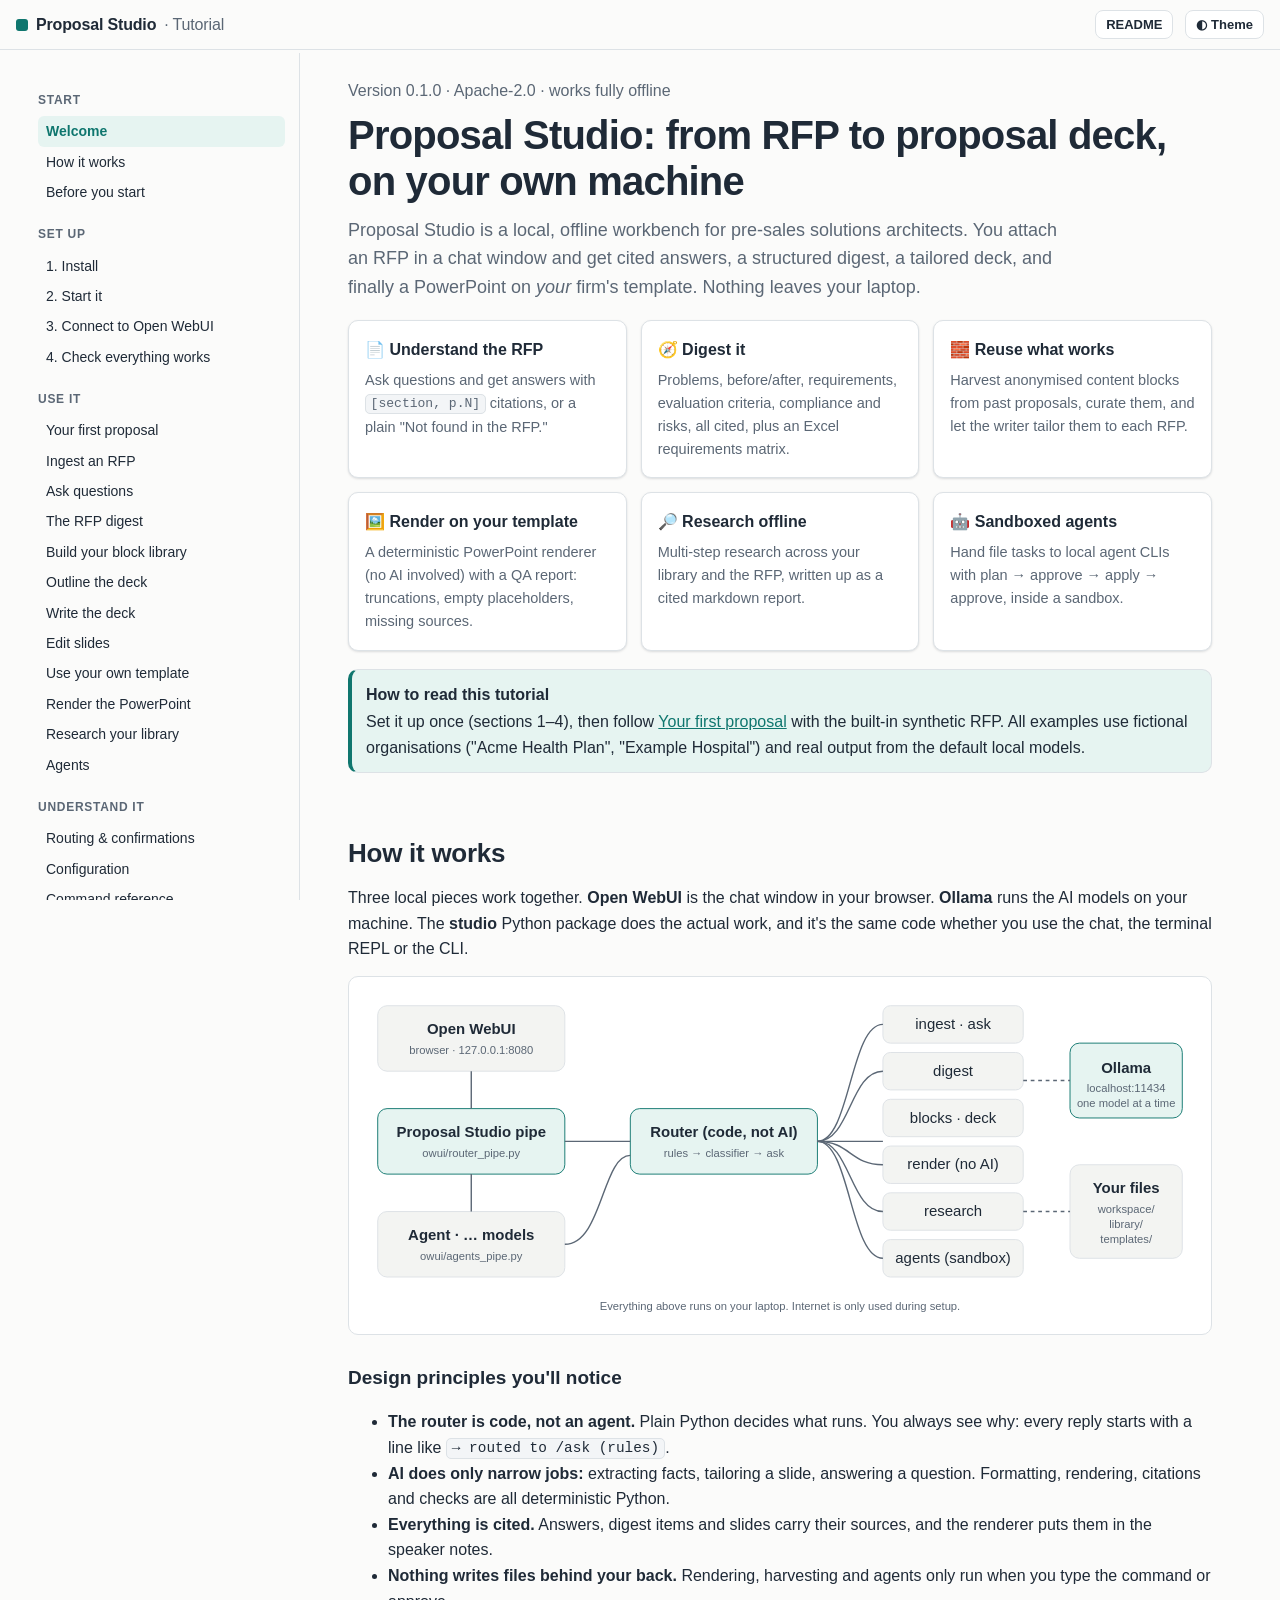
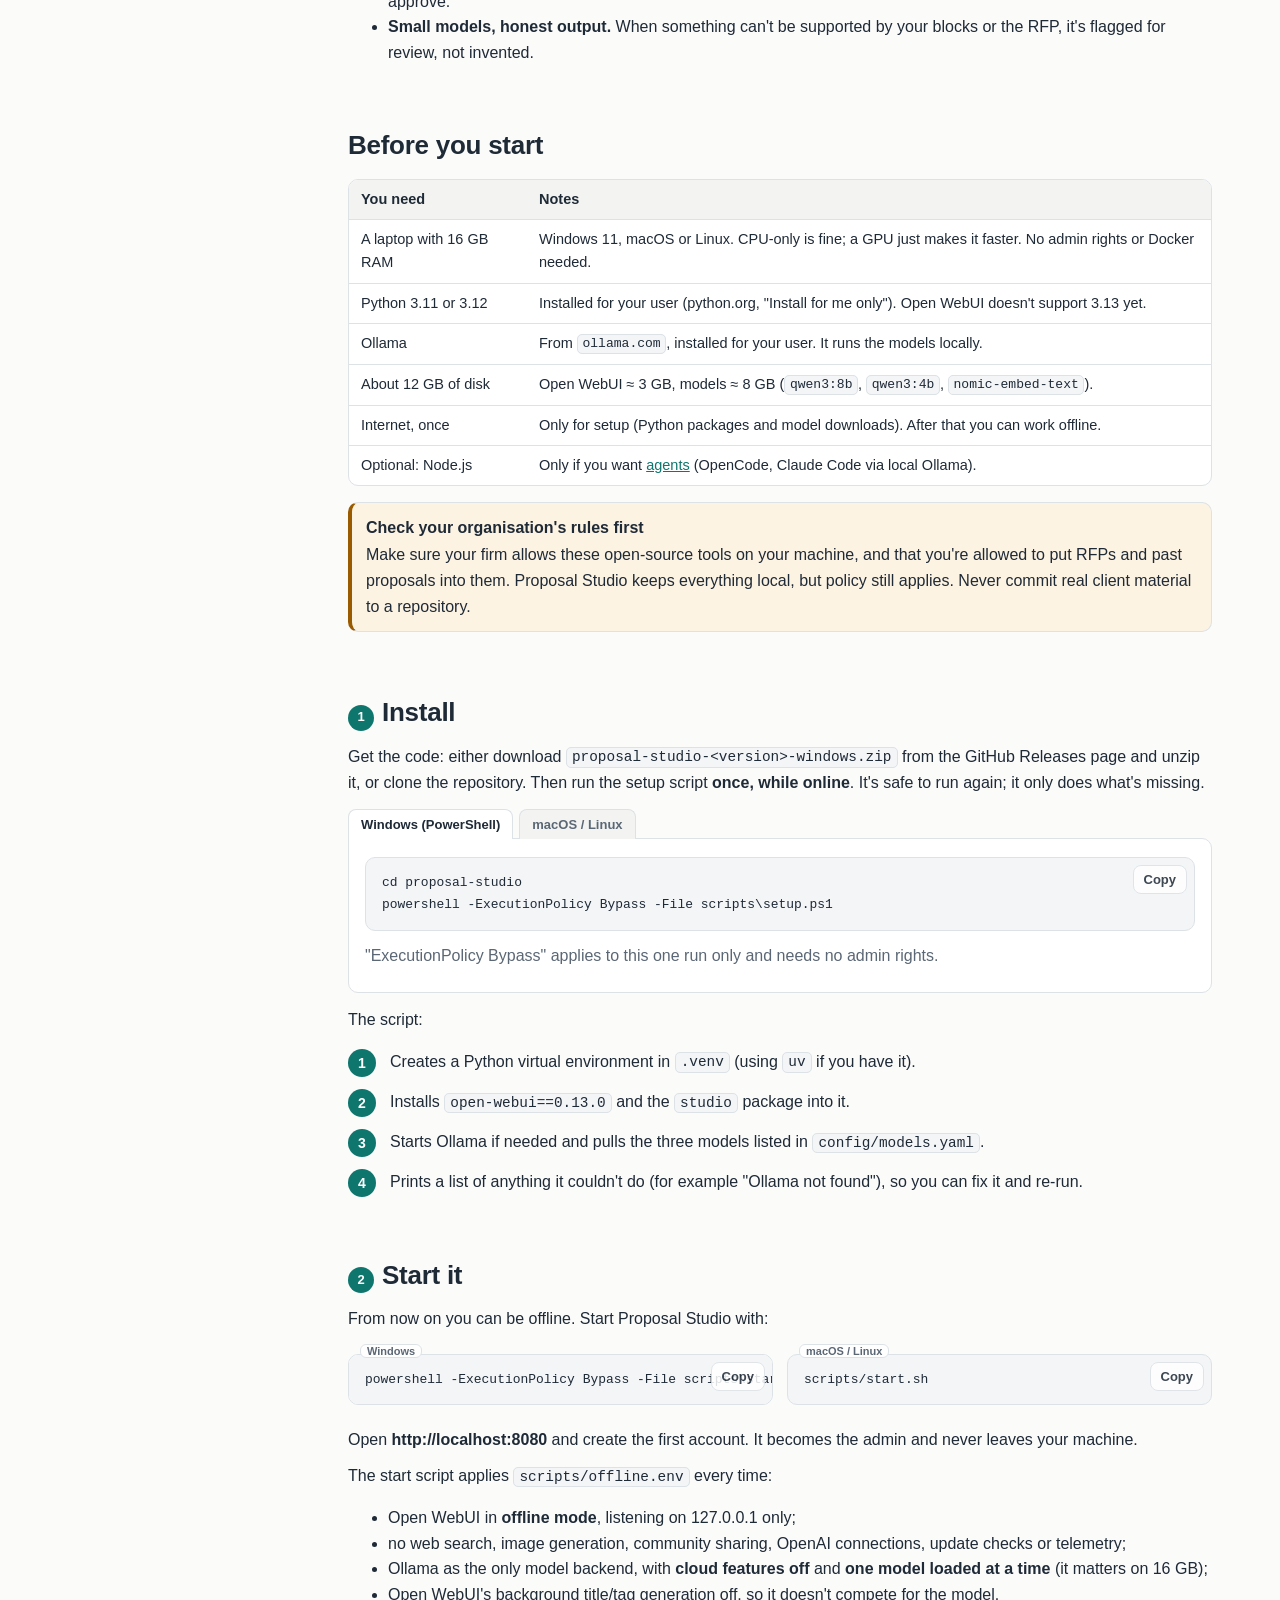
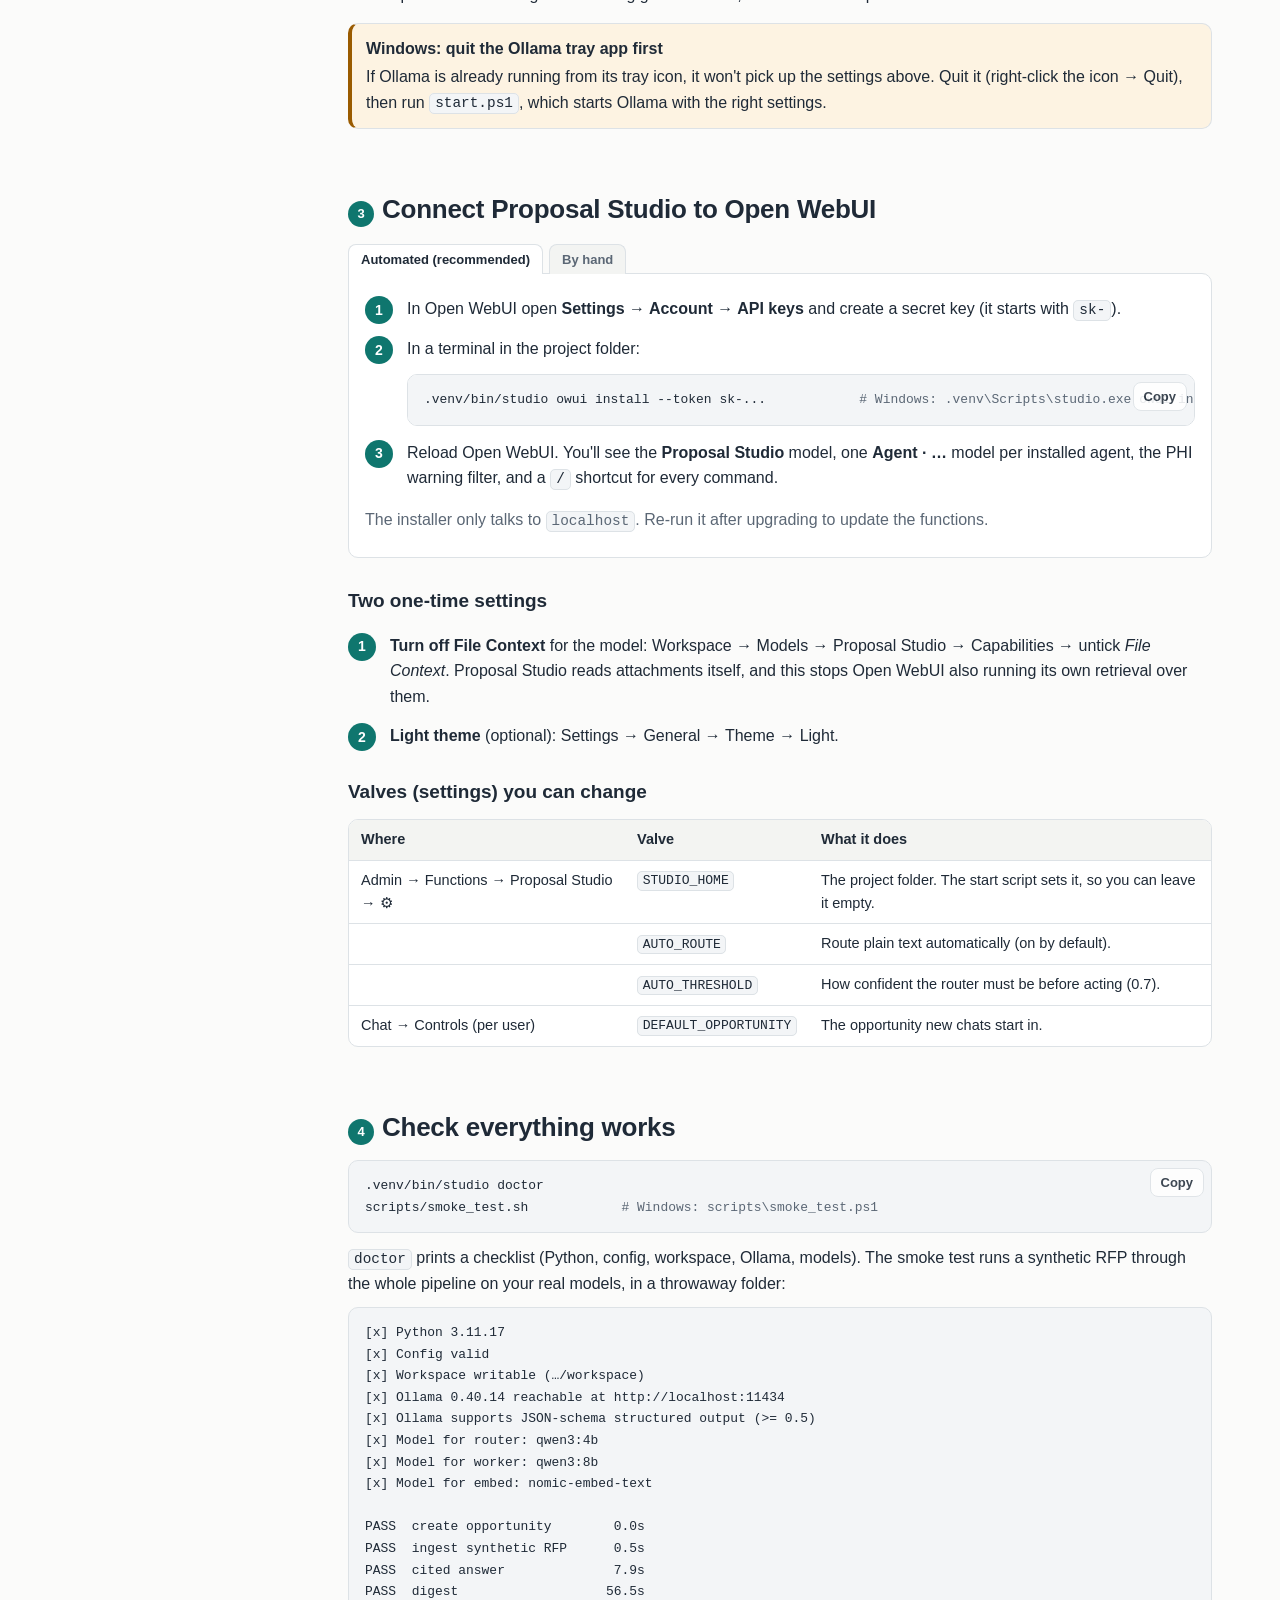
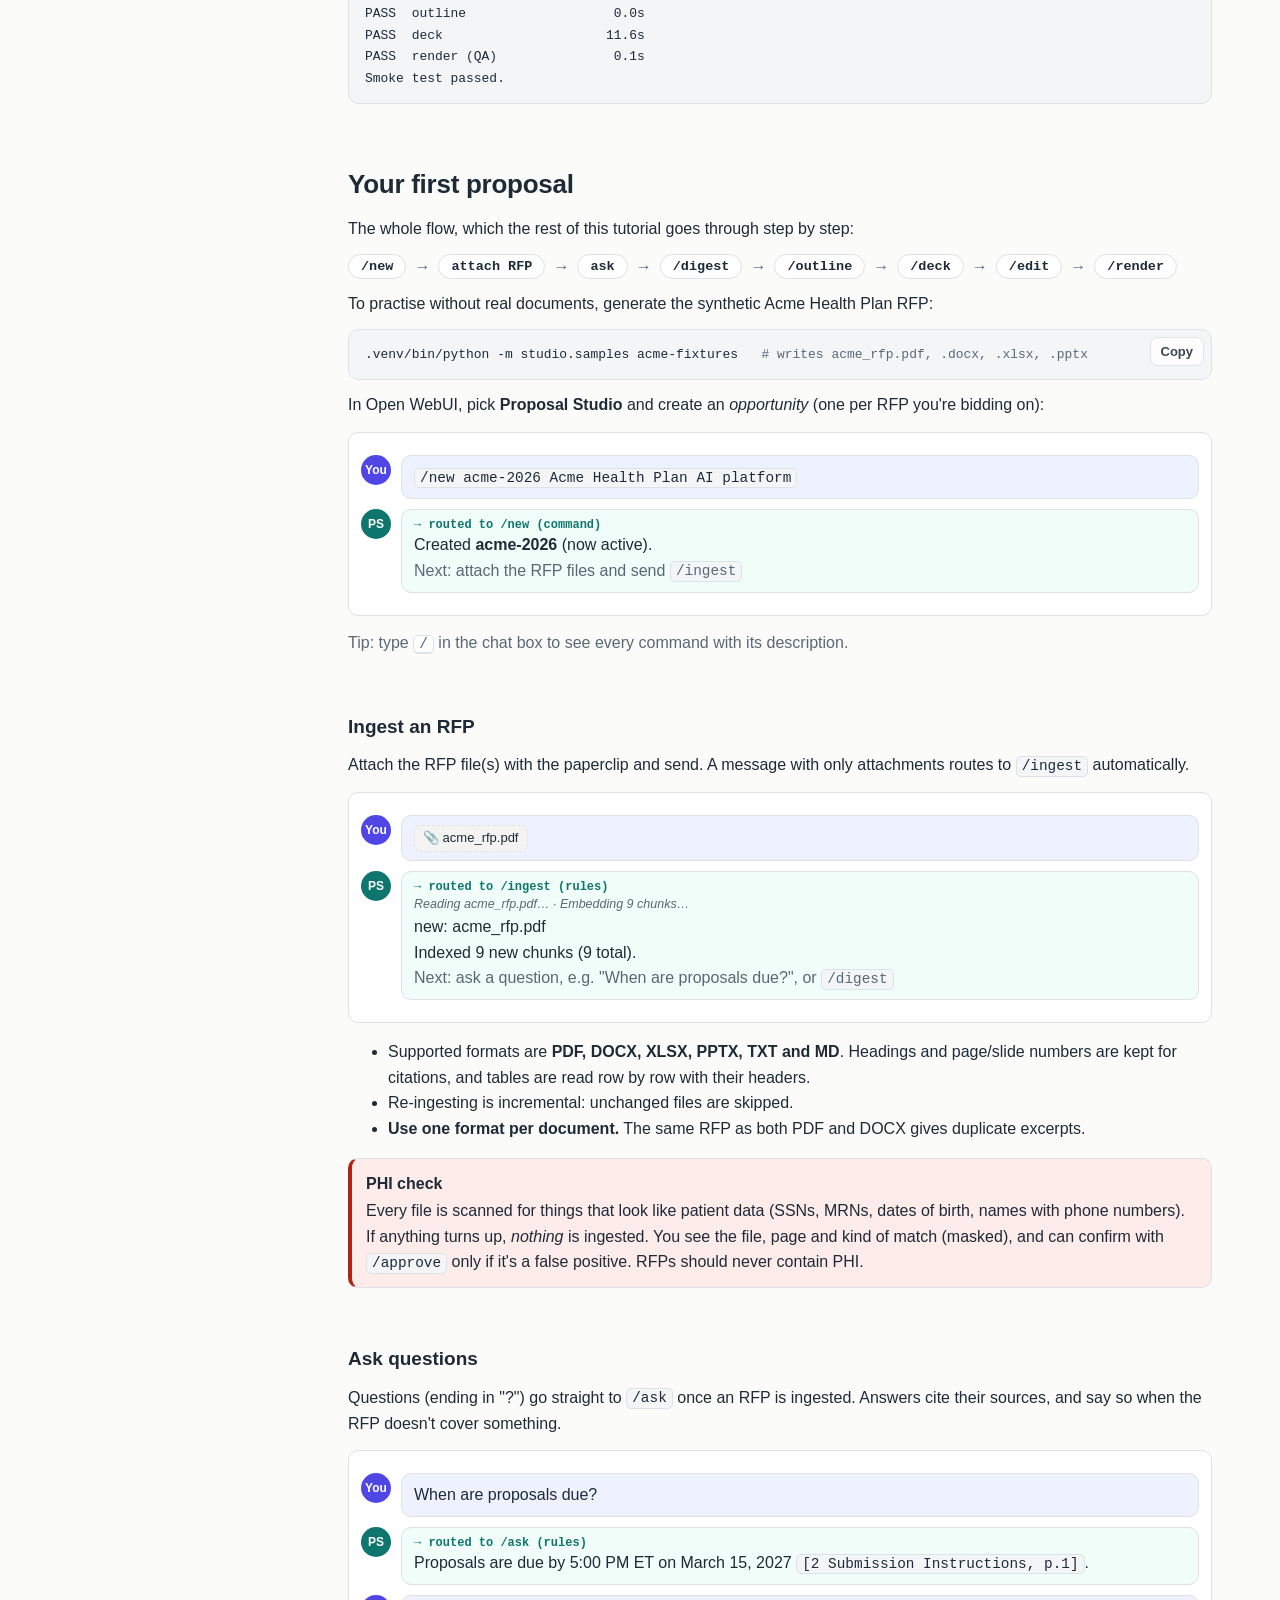
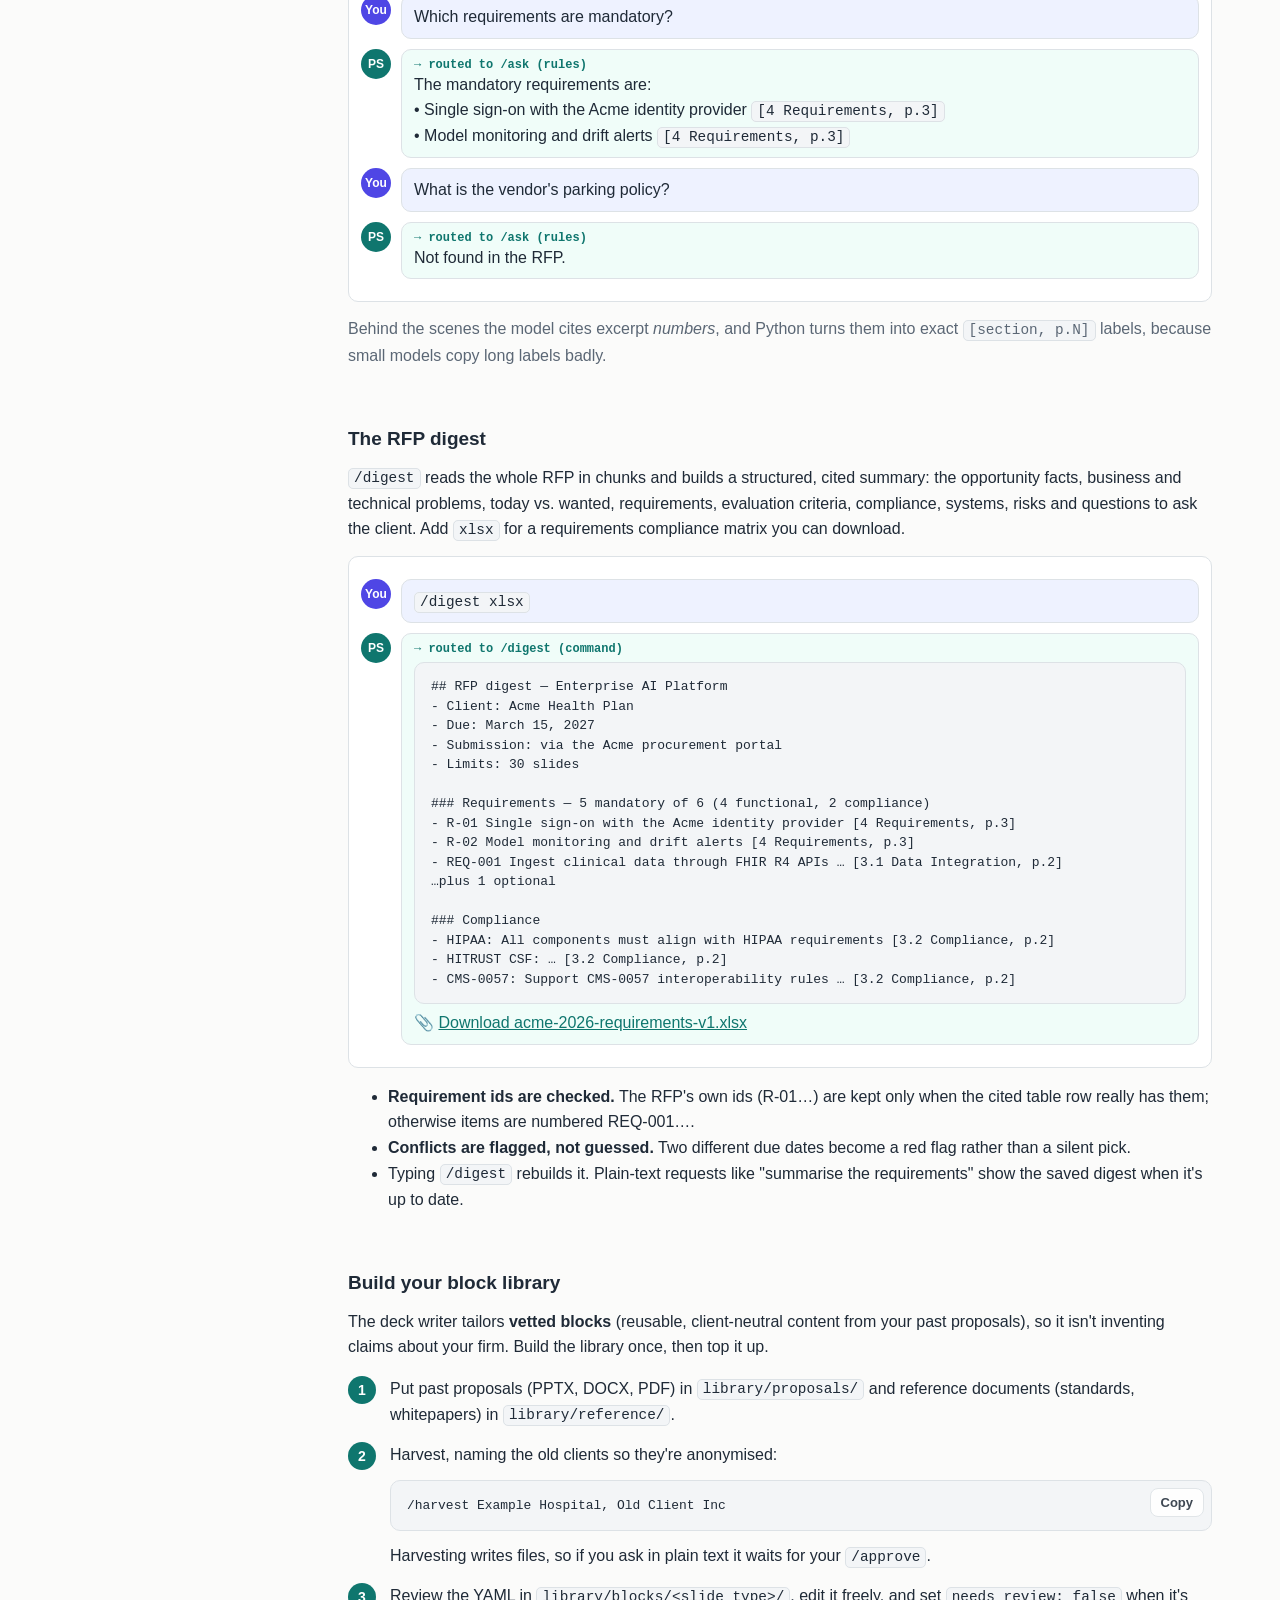
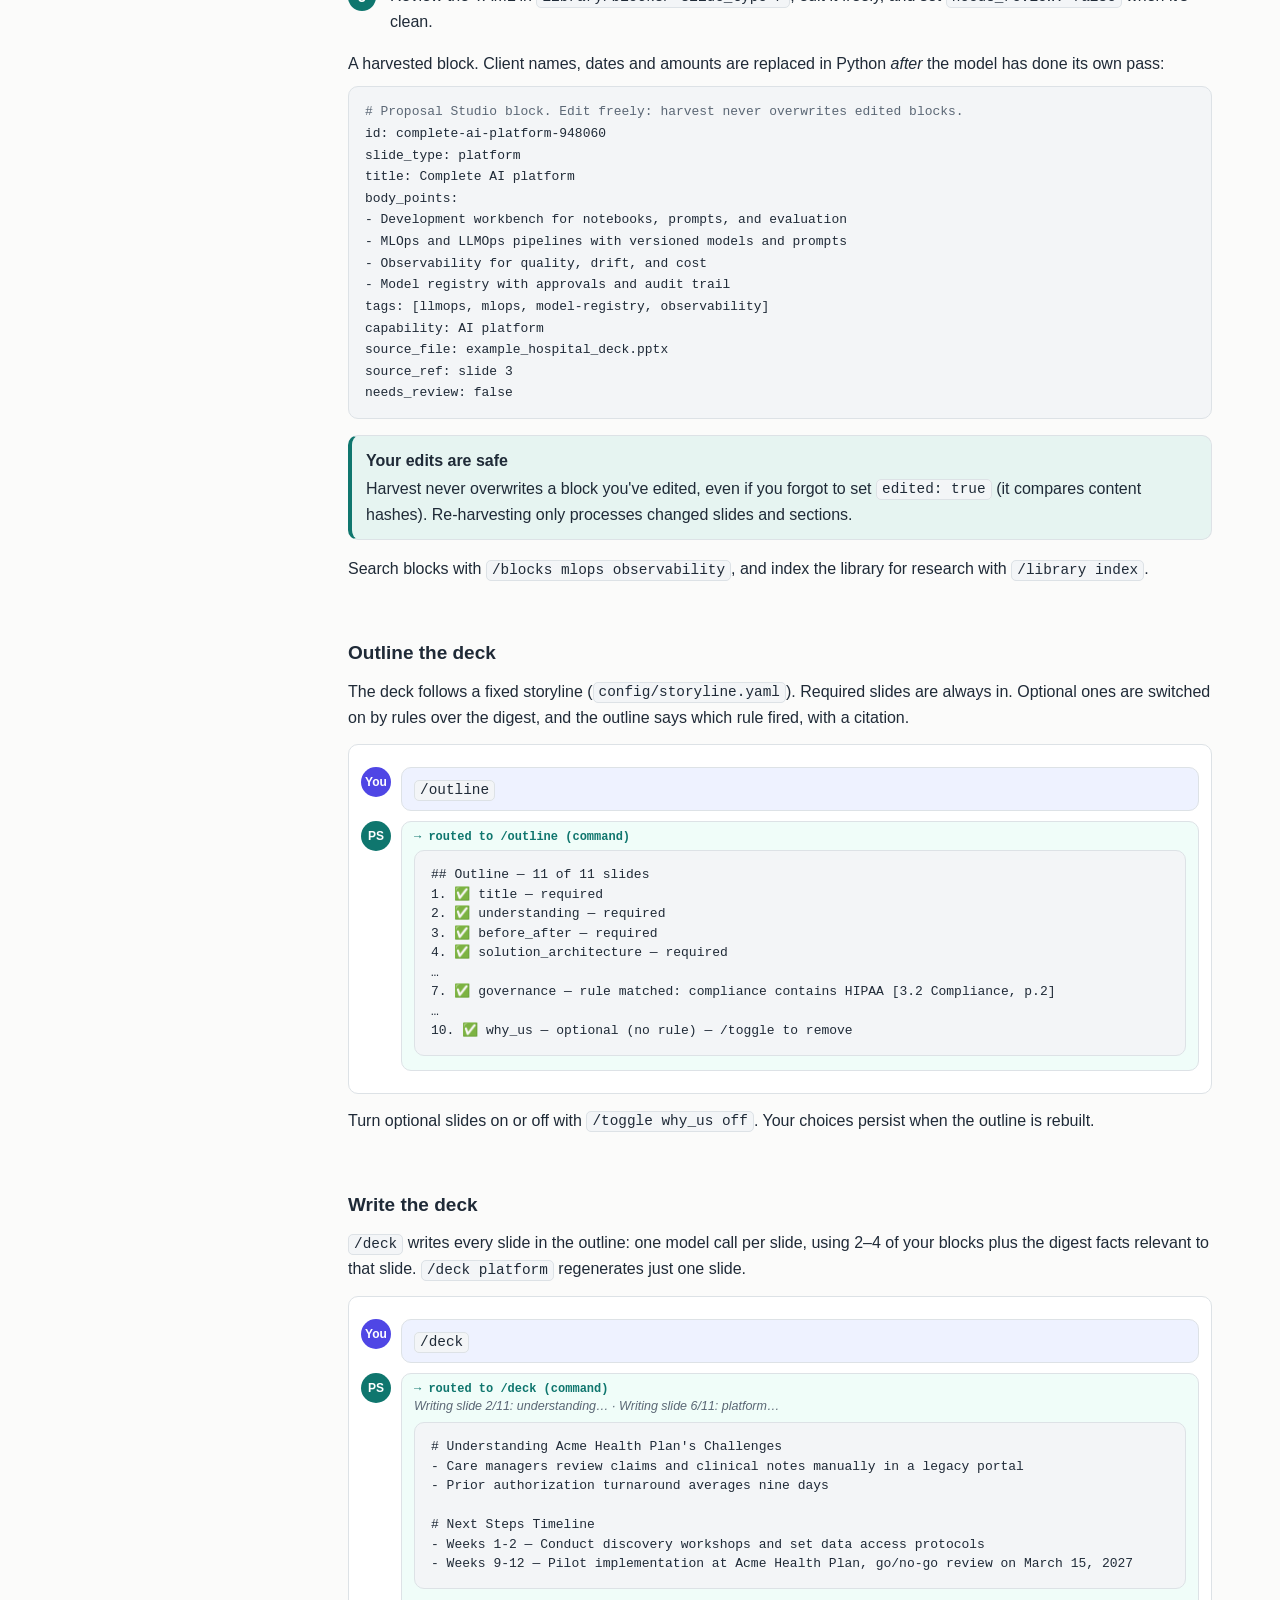
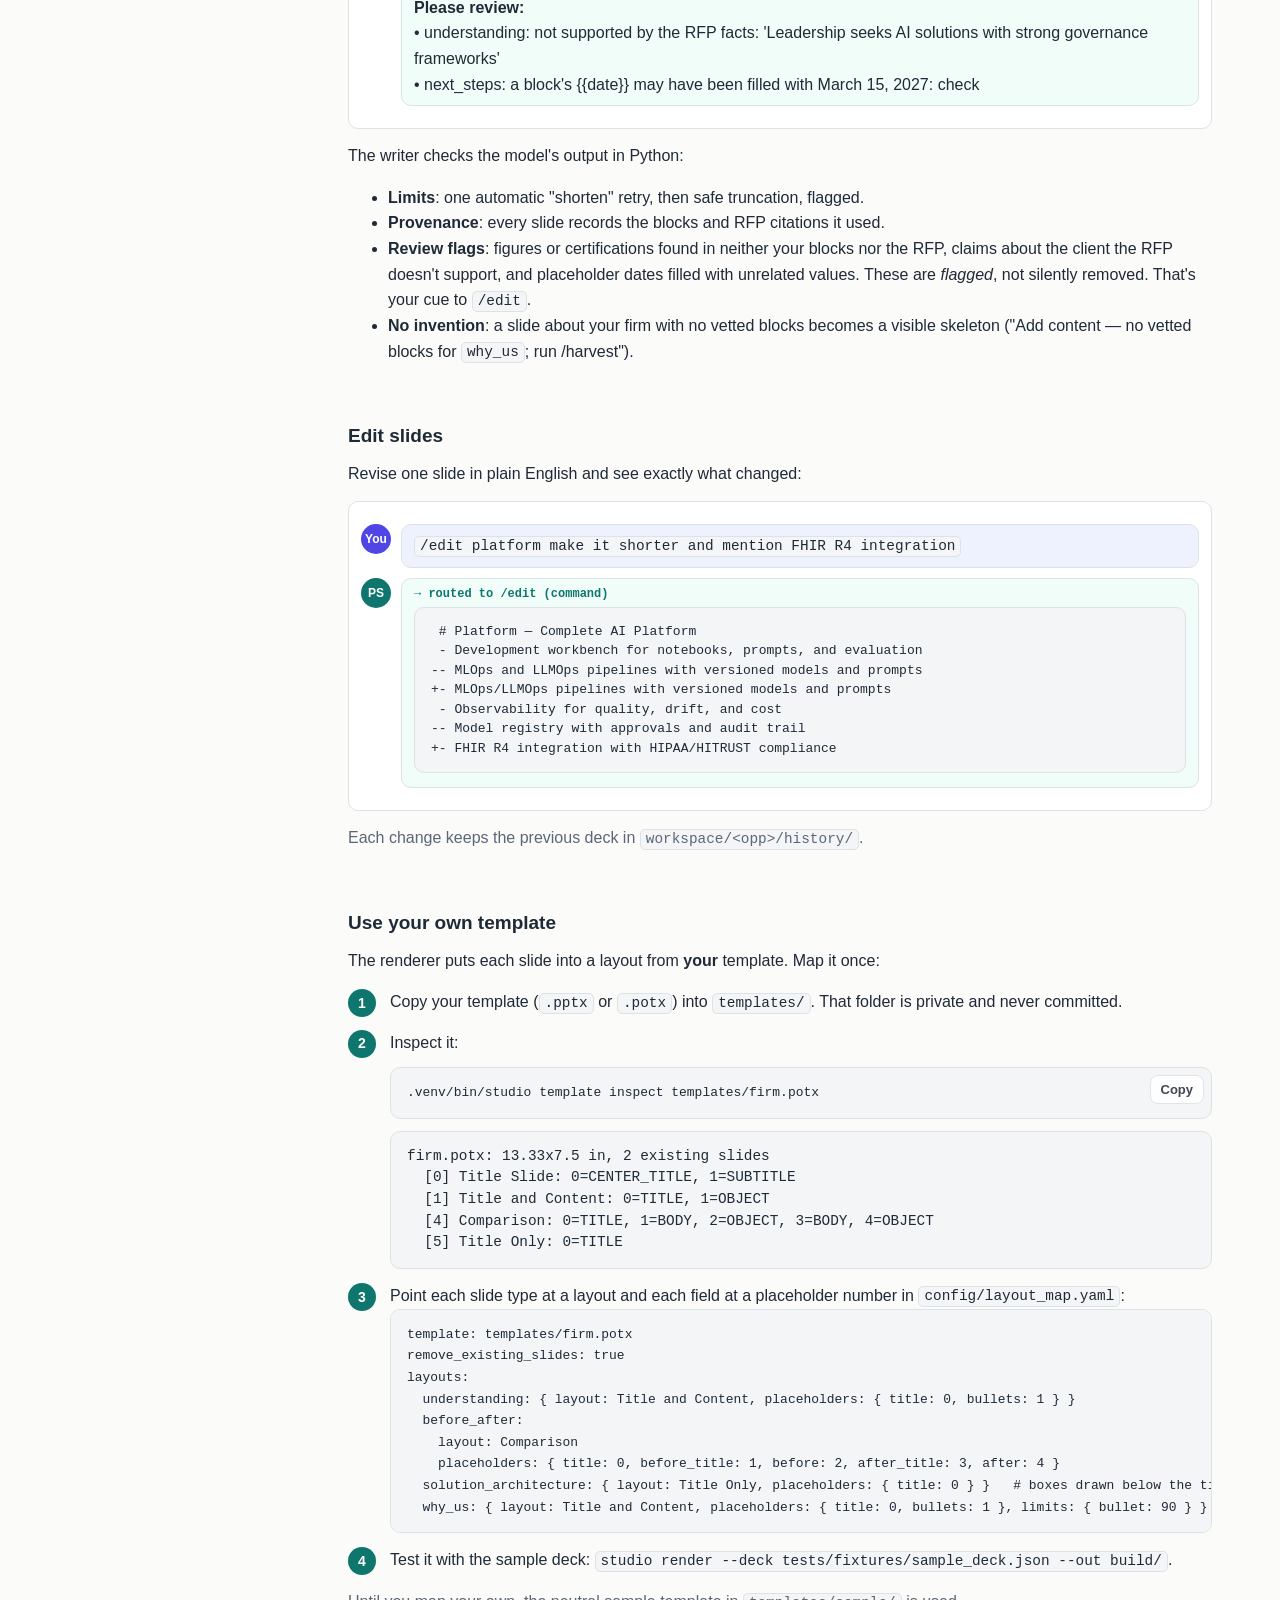
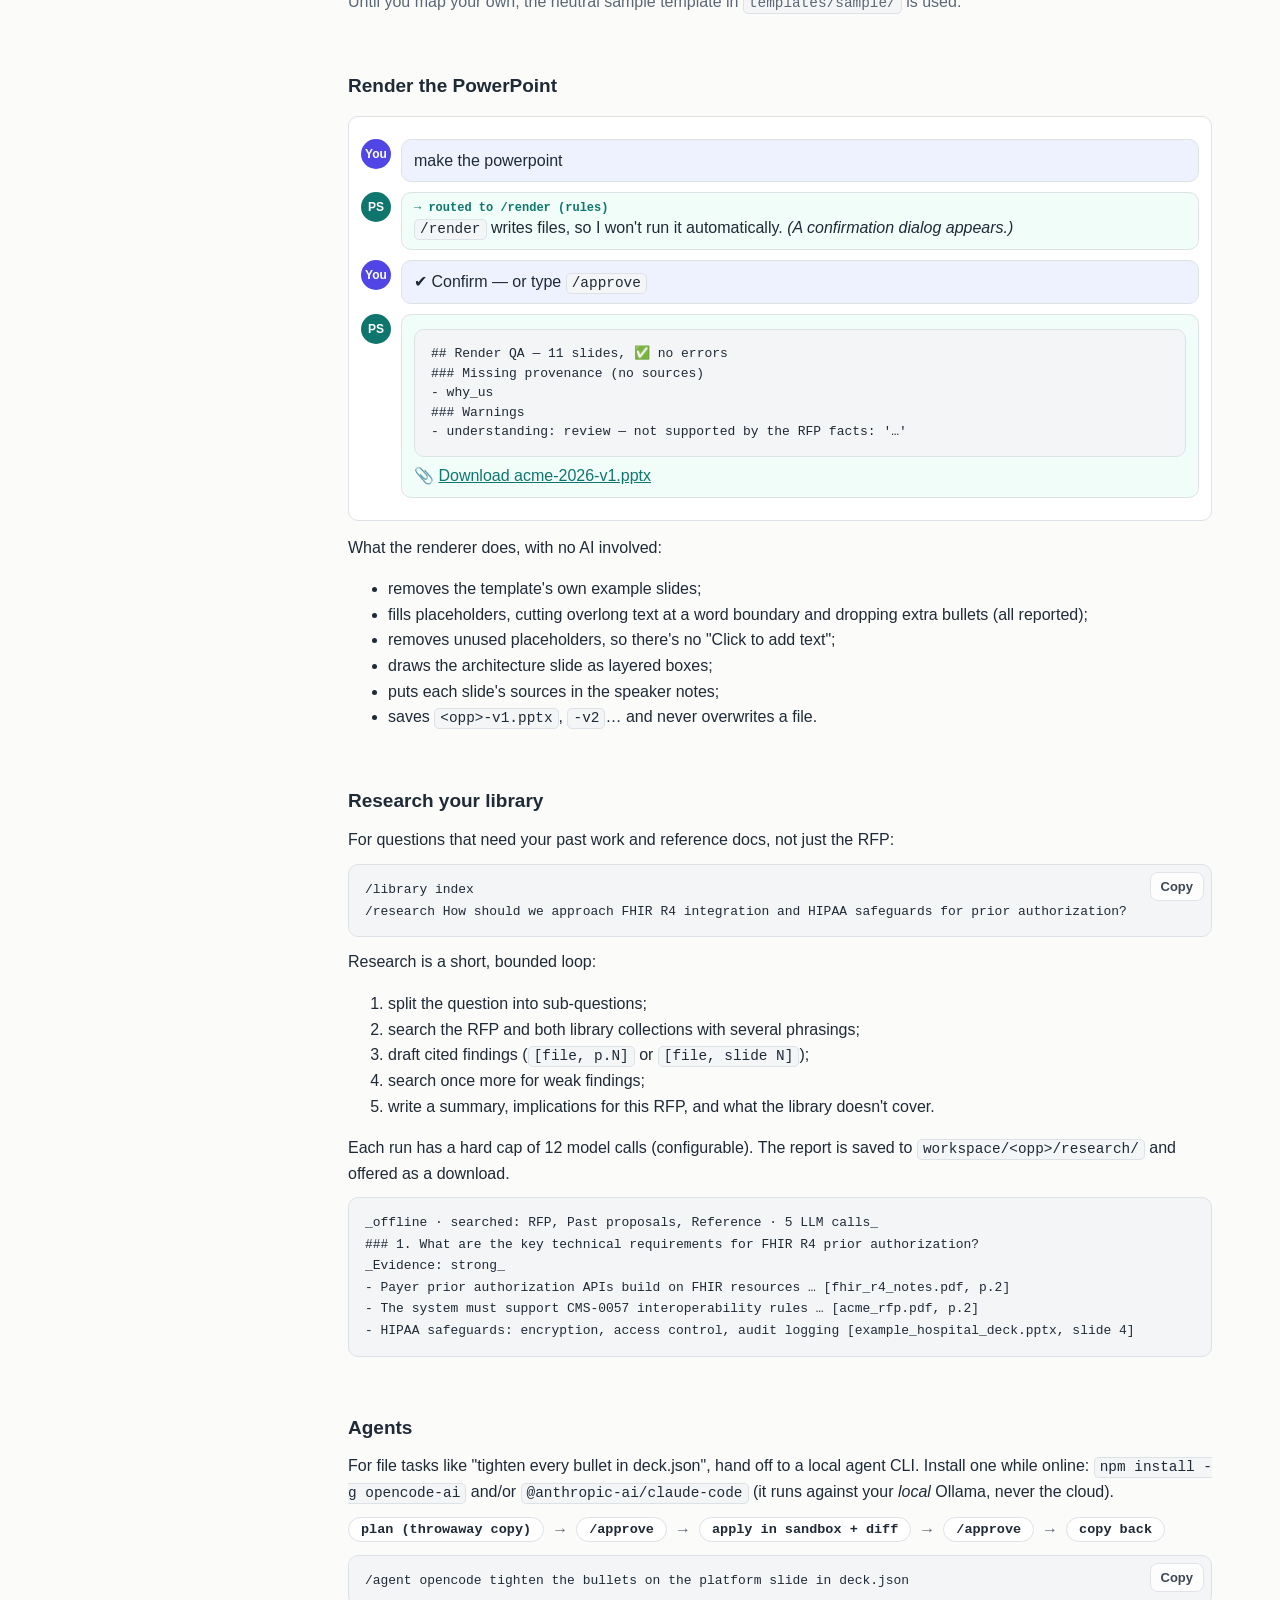
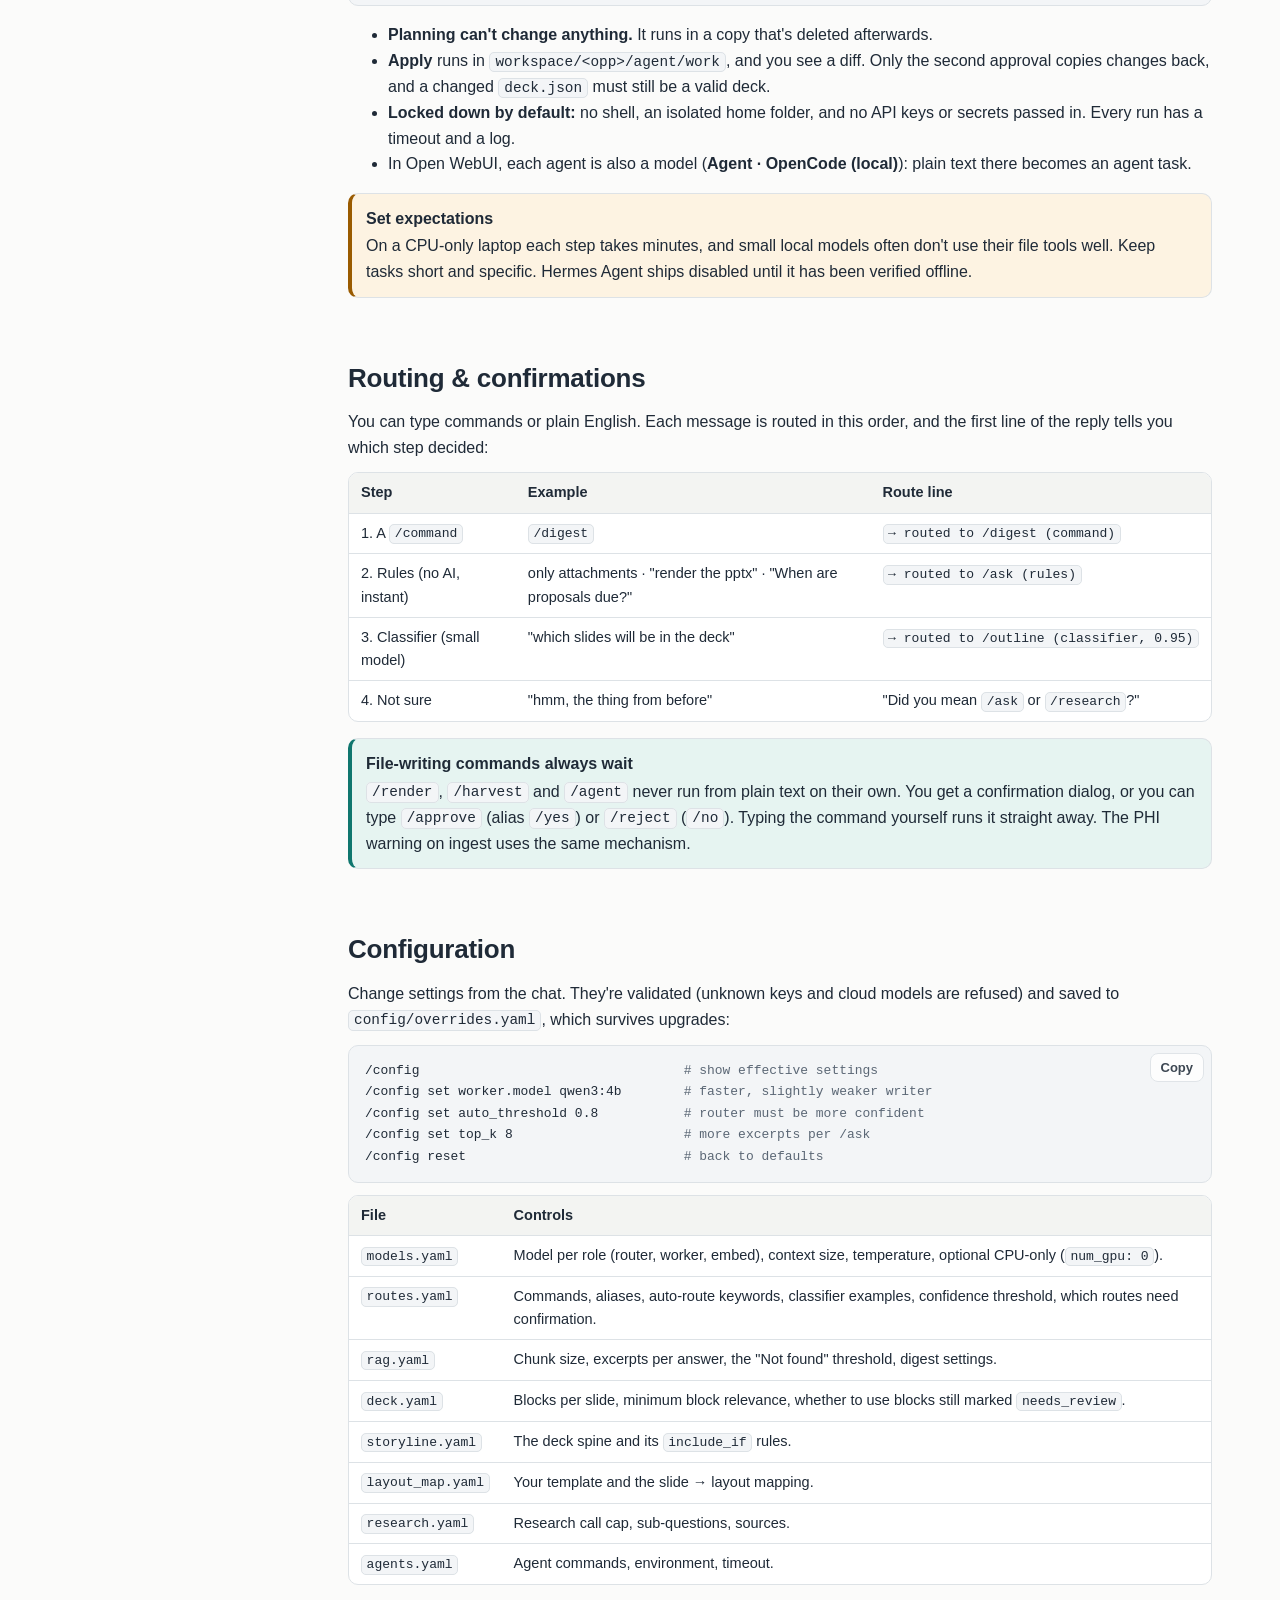
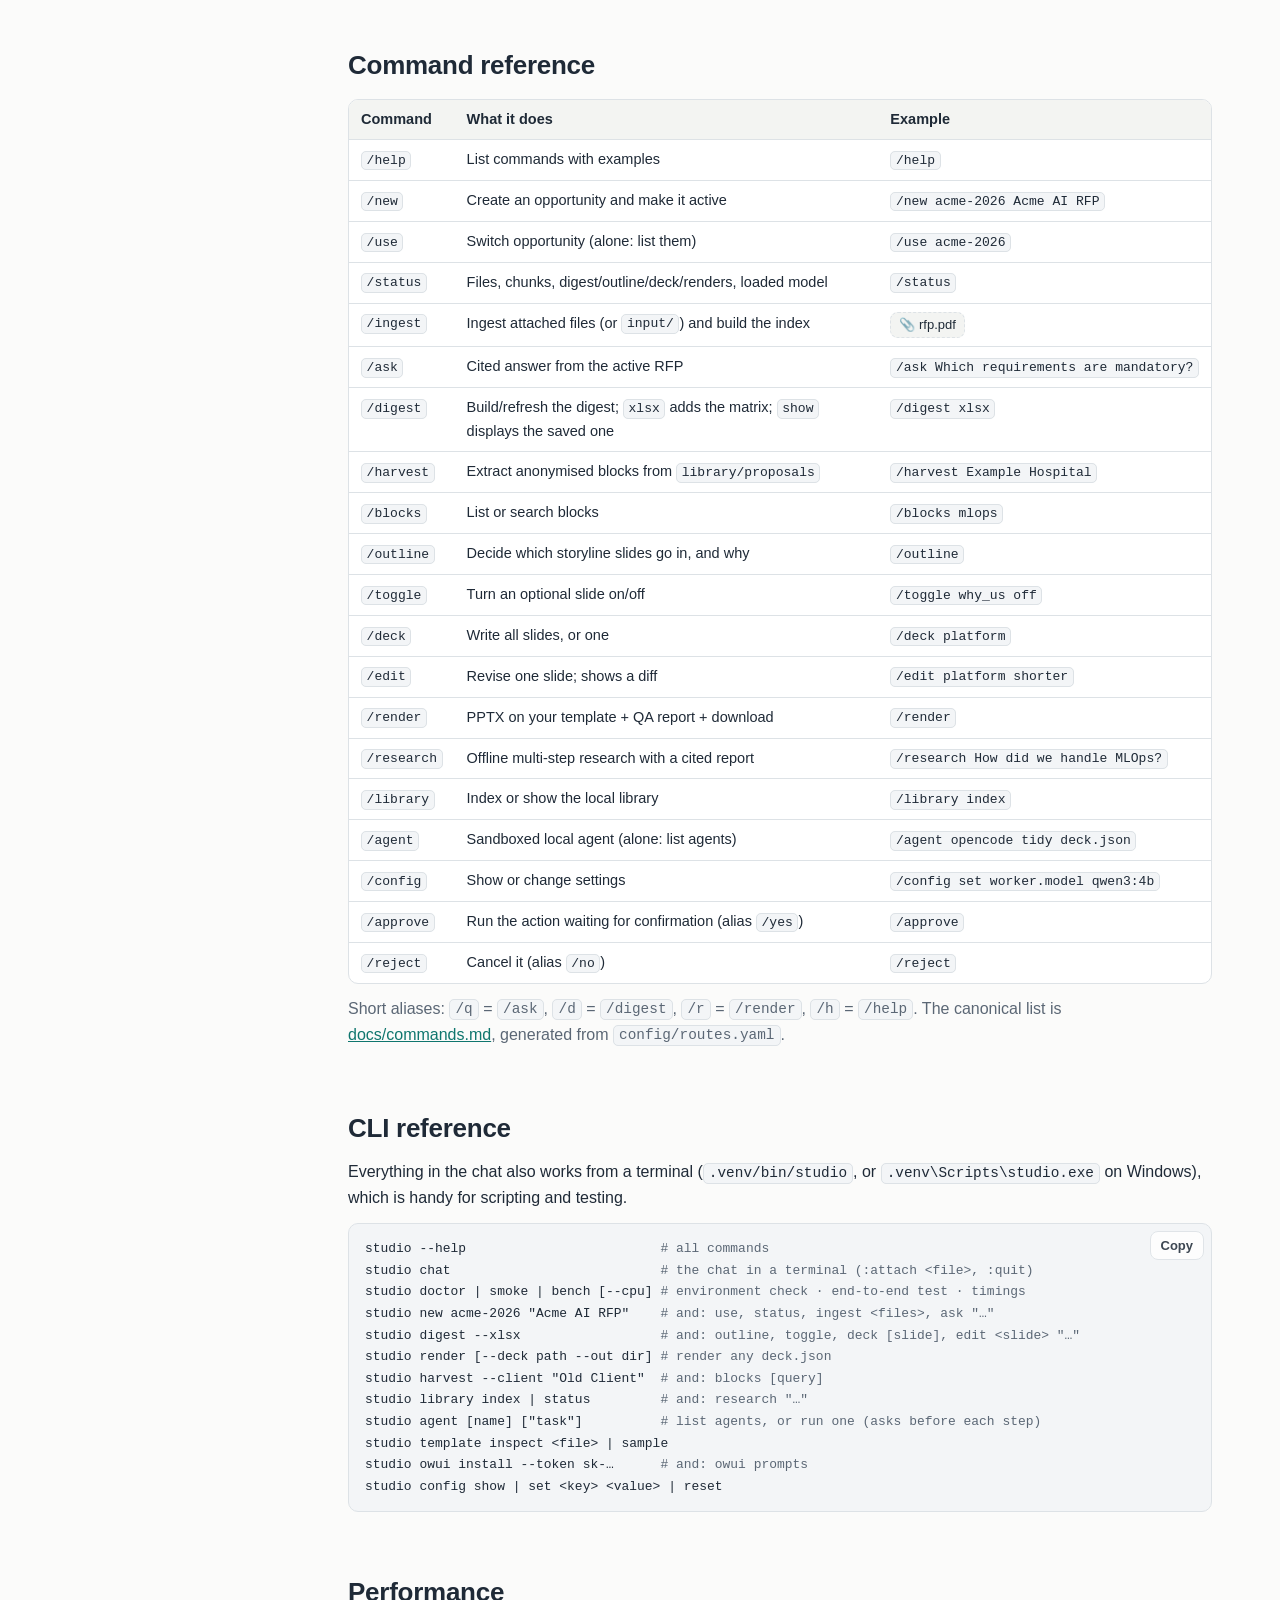
==== vibes/tutorial.html @ a11c3e64 "26/11/4 - Updated the Proposal Studio" ====
<!doctype html>
<html lang="en">
<head>
<meta charset="utf-8">
<meta name="viewport" content="width=device-width, initial-scale=1">
<title>Proposal Studio Tutorial</title>
<meta name="description" content="Step-by-step tutorial for Proposal Studio: a fully local, offline proposal workbench on Open WebUI and Ollama.">
<style>
  /* Self-contained on purpose: no external fonts, scripts or images, so it works offline. */
  :root {
    --bg: #fbfbfa; --surface: #ffffff; --surface-2: #f3f4f2; --ink: #1f2a37; --muted: #5b6775;
    --line: #dde2e6; --accent: #0f766e; --accent-ink: #ffffff; --accent-soft: #e6f4f1;
    --warn: #9a5b00; --warn-soft: #fdf3e2; --danger: #b42318; --danger-soft: #fdecea;
    --code-bg: #f3f5f7; --code-ink: #1f2a37; --user: #eef2ff; --bot: #f0fdf9;
    --shadow: 0 1px 2px rgba(16,24,40,.06), 0 1px 3px rgba(16,24,40,.08);
    --radius: 10px; --sidebar: 280px;
    --font: -apple-system, BlinkMacSystemFont, "Segoe UI", Roboto, "Helvetica Neue", Arial, sans-serif;
    --mono: ui-monospace, SFMono-Regular, Menlo, Consolas, "Liberation Mono", monospace;
  }
  @media (prefers-color-scheme: dark) {
    :root:not([data-theme="light"]) {
      --bg: #0f1418; --surface: #151c22; --surface-2: #1b242c; --ink: #e5e9ed; --muted: #9aa6b2;
      --line: #2a353f; --accent: #2bb3a3; --accent-ink: #06201d; --accent-soft: #10302d;
      --warn: #f0b45b; --warn-soft: #2e2413; --danger: #f97066; --danger-soft: #331512;
      --code-bg: #0b1014; --code-ink: #dbe3ea; --user: #1c2340; --bot: #10251f;
      --shadow: 0 1px 2px rgba(0,0,0,.4);
    }
  }
  :root[data-theme="dark"] {
    --bg: #0f1418; --surface: #151c22; --surface-2: #1b242c; --ink: #e5e9ed; --muted: #9aa6b2;
    --line: #2a353f; --accent: #2bb3a3; --accent-ink: #06201d; --accent-soft: #10302d;
    --warn: #f0b45b; --warn-soft: #2e2413; --danger: #f97066; --danger-soft: #331512;
    --code-bg: #0b1014; --code-ink: #dbe3ea; --user: #1c2340; --bot: #10251f;
    --shadow: 0 1px 2px rgba(0,0,0,.4);
  }
  * { box-sizing: border-box; }
  html { scroll-behavior: smooth; scroll-padding-top: 72px; }
  body { margin: 0; background: var(--bg); color: var(--ink); font: 16px/1.6 var(--font); }
  a { color: var(--accent); }
  code, pre, kbd { font-family: var(--mono); font-size: .9em; }
  :not(pre) > code { background: var(--code-bg); padding: .1em .35em; border-radius: 5px; border: 1px solid var(--line); }
  kbd { border: 1px solid var(--line); border-bottom-width: 2px; border-radius: 5px; padding: 0 .35em; background: var(--surface); }

  /* Layout */
  .topbar { position: sticky; top: 0; z-index: 20; display: flex; align-items: center; gap: 12px;
    padding: 10px 16px; background: color-mix(in srgb, var(--bg) 88%, transparent);
    backdrop-filter: saturate(140%) blur(8px); border-bottom: 1px solid var(--line); }
  .brand { font-weight: 700; letter-spacing: -.01em; display: flex; align-items: center; gap: 8px; }
  .brand .dot { width: 12px; height: 12px; border-radius: 3px; background: var(--accent); }
  .topbar .spacer { flex: 1; }
  .btn { border: 1px solid var(--line); background: var(--surface); color: var(--ink); border-radius: 8px;
    padding: 6px 10px; font: 600 13px var(--font); cursor: pointer; }
  .btn:hover { border-color: var(--accent); }
  .menu-btn { display: none; }
  .wrap { display: grid; grid-template-columns: var(--sidebar) minmax(0, 1fr); max-width: 1240px; margin: 0 auto; }
  nav.toc { position: sticky; top: 53px; align-self: start; height: calc(100vh - 53px); overflow: auto;
    padding: 20px 14px 40px 18px; border-right: 1px solid var(--line); font-size: 14px; }
  nav.toc h2 { font-size: 12px; text-transform: uppercase; letter-spacing: .06em; color: var(--muted); margin: 18px 0 6px; }
  nav.toc a { display: block; padding: 4px 8px; border-radius: 6px; color: var(--ink); text-decoration: none; }
  nav.toc a:hover { background: var(--surface-2); }
  nav.toc a.active { background: var(--accent-soft); color: var(--accent); font-weight: 600; }
  main { padding: 28px clamp(16px, 4vw, 48px) 80px; min-width: 0; }
  section { margin: 0 0 56px; }
  h1 { font-size: clamp(28px, 4vw, 40px); line-height: 1.15; letter-spacing: -.02em; margin: 8px 0 12px; }
  h2.sec { font-size: 26px; letter-spacing: -.01em; margin: 0 0 10px; padding-top: 4px; }
  h3 { font-size: 19px; margin: 28px 0 8px; }
  h4 { font-size: 16px; margin: 20px 0 6px; }
  p { margin: 10px 0; }
  .lead { font-size: 18px; color: var(--muted); max-width: 72ch; }
  .muted { color: var(--muted); }
  .num { display: inline-grid; place-items: center; width: 26px; height: 26px; border-radius: 50%;
    background: var(--accent); color: var(--accent-ink); font-weight: 700; font-size: 13px; margin-right: 8px; }

  /* Components */
  .cards { display: grid; grid-template-columns: repeat(auto-fit, minmax(220px, 1fr)); gap: 14px; margin: 18px 0; }
  .card { background: var(--surface); border: 1px solid var(--line); border-radius: var(--radius); padding: 16px; box-shadow: var(--shadow); }
  .card h4 { margin: 0 0 6px; }
  .card p { margin: 0; color: var(--muted); font-size: 14.5px; }
  .callout { border-radius: var(--radius); padding: 12px 14px; margin: 16px 0; border: 1px solid var(--line); background: var(--surface); }
  .callout.tip { border-left: 4px solid var(--accent); background: var(--accent-soft); }
  .callout.warn { border-left: 4px solid var(--warn); background: var(--warn-soft); }
  .callout.danger { border-left: 4px solid var(--danger); background: var(--danger-soft); }
  .callout strong:first-child { display: block; margin-bottom: 2px; }
  .code { position: relative; margin: 12px 0; }
  pre { background: var(--code-bg); color: var(--code-ink); border: 1px solid var(--line); border-radius: var(--radius);
    padding: 14px 16px; overflow: auto; line-height: 1.5; margin: 0; }
  .code .copy { position: absolute; top: 8px; right: 8px; opacity: .85; }
  .code .label { position: absolute; top: -10px; left: 12px; font: 600 11px var(--font); background: var(--surface);
    color: var(--muted); padding: 0 6px; border: 1px solid var(--line); border-radius: 6px; }
  pre .c { color: var(--muted); }
  table { width: 100%; border-collapse: collapse; margin: 12px 0; font-size: 14.5px; background: var(--surface);
    border: 1px solid var(--line); border-radius: var(--radius); overflow: hidden; display: block; overflow-x: auto; }
  thead th { background: var(--surface-2); text-align: left; }
  th, td { padding: 8px 12px; border-bottom: 1px solid var(--line); vertical-align: top; }
  tbody tr:last-child td { border-bottom: 0; }
  td code { white-space: nowrap; }
  .tabs { margin: 14px 0; }
  .tablist { display: flex; gap: 6px; flex-wrap: wrap; margin-bottom: -1px; }
  .tablist button { border: 1px solid var(--line); border-bottom: 0; background: var(--surface-2); color: var(--muted);
    border-radius: 8px 8px 0 0; padding: 7px 12px; font: 600 13px var(--font); cursor: pointer; }
  .tablist button[aria-selected="true"] { background: var(--surface); color: var(--ink); }
  .tabpanel { border: 1px solid var(--line); border-radius: 0 var(--radius) var(--radius) var(--radius); padding: 6px 16px 14px; background: var(--surface); }
  .tabpanel[hidden] { display: none; }
  ol.steps { counter-reset: step; list-style: none; padding: 0; }
  ol.steps > li { counter-increment: step; position: relative; padding-left: 42px; margin: 14px 0; }
  ol.steps > li::before { content: counter(step); position: absolute; left: 0; top: 0; width: 28px; height: 28px; border-radius: 50%;
    background: var(--accent); color: var(--accent-ink); display: grid; place-items: center; font-weight: 700; font-size: 14px; }

  /* Chat transcript */
  .chat { border: 1px solid var(--line); border-radius: var(--radius); background: var(--surface); padding: 12px; margin: 14px 0; }
  .msg { display: flex; gap: 10px; margin: 10px 0; }
  .msg .who { flex: 0 0 auto; width: 30px; height: 30px; border-radius: 50%; display: grid; place-items: center;
    font: 700 12px var(--font); color: var(--accent-ink); background: var(--accent); }
  .msg.you .who { background: #4f46e5; color: #fff; }
  .msg .bubble { border-radius: 10px; padding: 8px 12px; background: var(--bot); border: 1px solid var(--line); min-width: 0; flex: 1; }
  .msg.you .bubble { background: var(--user); }
  .msg .bubble pre { margin: 6px 0; font-size: 13px; }
  .route { font: 600 12px var(--mono); color: var(--accent); }
  .attach { display: inline-flex; gap: 6px; align-items: center; font-size: 13px; border: 1px dashed var(--line);
    border-radius: 8px; padding: 2px 8px; background: var(--surface-2); }
  .status { font-size: 12.5px; color: var(--muted); font-style: italic; }

  .diagram { background: var(--surface); border: 1px solid var(--line); border-radius: var(--radius); padding: 10px; margin: 14px 0; overflow-x: auto; }
  .diagram svg { display: block; min-width: 680px; width: 100%; height: auto; }
  .diagram text { font-family: var(--font); fill: var(--ink); }
  .d-box { fill: var(--surface-2); stroke: var(--line); }
  .d-accent { fill: var(--accent-soft); stroke: var(--accent); }
  .d-line { stroke: var(--muted); stroke-width: 1.5; fill: none; }
  .d-small { font-size: 12px; fill: var(--muted) !important; }
  .flow { display: flex; flex-wrap: wrap; gap: 8px; align-items: center; margin: 12px 0; }
  .flow span { background: var(--surface); border: 1px solid var(--line); border-radius: 999px; padding: 4px 12px; font: 600 13.5px var(--mono); }
  .flow i { color: var(--muted); font-style: normal; }
  details { border: 1px solid var(--line); border-radius: var(--radius); background: var(--surface); padding: 10px 14px; margin: 10px 0; }
  details summary { cursor: pointer; font-weight: 600; }
  .grid2 { display: grid; grid-template-columns: repeat(auto-fit, minmax(300px, 1fr)); gap: 14px; }
  footer { border-top: 1px solid var(--line); padding: 20px 0; color: var(--muted); font-size: 14px; }

  @media (max-width: 900px) {
    .wrap { grid-template-columns: 1fr; }
    nav.toc { position: fixed; inset: 53px 0 0 0; width: min(86vw, 320px); background: var(--bg); z-index: 15;
      transform: translateX(-102%); transition: transform .2s ease; box-shadow: var(--shadow); }
    body.nav-open nav.toc { transform: none; }
    .menu-btn { display: inline-block; }
  }
  @media print {
    .topbar, nav.toc, .copy { display: none !important; }
    .wrap { display: block; }
    .tabpanel[hidden] { display: block; }
  }
</style>
</head>
<body>
<header class="topbar">
  <button class="btn menu-btn" id="menuBtn" aria-label="Show contents">☰</button>
  <div class="brand"><span class="dot"></span>Proposal Studio <span class="muted" style="font-weight:500">· Tutorial</span></div>
  <div class="spacer"></div>
  <a class="btn" href="README.md" style="text-decoration:none">README</a>
  <button class="btn" id="themeBtn" aria-label="Toggle light or dark theme">◐ Theme</button>
</header>

<div class="wrap">
<nav class="toc" id="toc" aria-label="Contents">
  <h2>Start</h2>
  <a href="#welcome">Welcome</a>
  <a href="#how">How it works</a>
  <a href="#before">Before you start</a>
  <h2>Set up</h2>
  <a href="#install">1. Install</a>
  <a href="#start">2. Start it</a>
  <a href="#connect">3. Connect to Open WebUI</a>
  <a href="#check">4. Check everything works</a>
  <h2>Use it</h2>
  <a href="#first">Your first proposal</a>
  <a href="#ingest">Ingest an RFP</a>
  <a href="#ask">Ask questions</a>
  <a href="#digest">The RFP digest</a>
  <a href="#library">Build your block library</a>
  <a href="#outline">Outline the deck</a>
  <a href="#deck">Write the deck</a>
  <a href="#edit">Edit slides</a>
  <a href="#template">Use your own template</a>
  <a href="#render">Render the PowerPoint</a>
  <a href="#research">Research your library</a>
  <a href="#agents">Agents</a>
  <h2>Understand it</h2>
  <a href="#routing">Routing &amp; confirmations</a>
  <a href="#config">Configuration</a>
  <a href="#commands">Command reference</a>
  <a href="#cli">CLI reference</a>
  <a href="#performance">Performance</a>
  <a href="#privacy">Privacy &amp; data</a>
  <a href="#troubleshooting">Troubleshooting</a>
  <a href="#faq">FAQ</a>
  <a href="#glossary">Glossary</a>
</nav>

<main>
<!-- ====================================================================================== -->
<section id="welcome">
  <p class="muted" style="margin:0">Version 0.1.0 · Apache-2.0 · works fully offline</p>
  <h1>Proposal Studio: from RFP to proposal deck, on your own machine</h1>
  <p class="lead">Proposal Studio is a local, offline workbench for pre-sales solutions architects.
    You attach an RFP in a chat window and get cited answers, a structured digest, a tailored
    deck, and finally a PowerPoint on <em>your</em> firm's template. Nothing leaves your laptop.</p>
  <div class="cards">
    <div class="card"><h4>📄 Understand the RFP</h4><p>Ask questions and get answers with <code>[section, p.N]</code> citations, or a plain "Not found in the RFP."</p></div>
    <div class="card"><h4>🧭 Digest it</h4><p>Problems, before/after, requirements, evaluation criteria, compliance and risks, all cited, plus an Excel requirements matrix.</p></div>
    <div class="card"><h4>🧱 Reuse what works</h4><p>Harvest anonymised content blocks from past proposals, curate them, and let the writer tailor them to each RFP.</p></div>
    <div class="card"><h4>🖼️ Render on your template</h4><p>A deterministic PowerPoint renderer (no AI involved) with a QA report: truncations, empty placeholders, missing sources.</p></div>
    <div class="card"><h4>🔎 Research offline</h4><p>Multi-step research across your library and the RFP, written up as a cited markdown report.</p></div>
    <div class="card"><h4>🤖 Sandboxed agents</h4><p>Hand file tasks to local agent CLIs with plan → approve → apply → approve, inside a sandbox.</p></div>
  </div>
  <div class="callout tip"><strong>How to read this tutorial</strong>
    Set it up once (sections 1–4), then follow <a href="#first">Your first proposal</a> with the
    built-in synthetic RFP. All examples use fictional organisations ("Acme Health Plan",
    "Example Hospital") and real output from the default local models.</div>
</section>

<!-- ====================================================================================== -->
<section id="how">
  <h2 class="sec">How it works</h2>
  <p>Three local pieces work together. <strong>Open WebUI</strong> is the chat window in your
    browser. <strong>Ollama</strong> runs the AI models on your machine. The
    <strong>studio</strong> Python package does the actual work, and it's the same code whether
    you use the chat, the terminal REPL or the CLI.</p>
  <div class="diagram" role="img" aria-label="Architecture: Open WebUI talks to the Proposal Studio pipe, which calls the studio router. The router dispatches to ingest, ask, digest, deck, render, research and agents, which use Ollama on localhost and files in workspace and library folders.">
    <svg viewBox="0 0 900 360" xmlns="http://www.w3.org/2000/svg">
      <rect class="d-box" x="20" y="20" width="200" height="70" rx="10"/>
      <text x="120" y="50" text-anchor="middle" font-weight="700">Open WebUI</text>
      <text x="120" y="72" text-anchor="middle" class="d-small">browser · 127.0.0.1:8080</text>
      <rect class="d-accent" x="20" y="130" width="200" height="70" rx="10"/>
      <text x="120" y="160" text-anchor="middle" font-weight="700">Proposal Studio pipe</text>
      <text x="120" y="182" text-anchor="middle" class="d-small">owui/router_pipe.py</text>
      <rect class="d-box" x="20" y="240" width="200" height="70" rx="10"/>
      <text x="120" y="270" text-anchor="middle" font-weight="700">Agent · … models</text>
      <text x="120" y="292" text-anchor="middle" class="d-small">owui/agents_pipe.py</text>
      <path class="d-line" d="M120 90 V130"/><path class="d-line" d="M120 200 V240"/>
      <rect class="d-accent" x="290" y="130" width="200" height="70" rx="10"/>
      <text x="390" y="160" text-anchor="middle" font-weight="700">Router (code, not AI)</text>
      <text x="390" y="182" text-anchor="middle" class="d-small">rules → classifier → ask</text>
      <path class="d-line" d="M220 165 H290"/><path class="d-line" d="M220 275 C260 275 260 180 290 180"/>
      <g>
        <rect class="d-box" x="560" y="20" width="150" height="40" rx="8"/><text x="635" y="45" text-anchor="middle">ingest · ask</text>
        <rect class="d-box" x="560" y="70" width="150" height="40" rx="8"/><text x="635" y="95" text-anchor="middle">digest</text>
        <rect class="d-box" x="560" y="120" width="150" height="40" rx="8"/><text x="635" y="145" text-anchor="middle">blocks · deck</text>
        <rect class="d-box" x="560" y="170" width="150" height="40" rx="8"/><text x="635" y="195" text-anchor="middle">render (no AI)</text>
        <rect class="d-box" x="560" y="220" width="150" height="40" rx="8"/><text x="635" y="245" text-anchor="middle">research</text>
        <rect class="d-box" x="560" y="270" width="150" height="40" rx="8"/><text x="635" y="295" text-anchor="middle">agents (sandbox)</text>
      </g>
      <path class="d-line" d="M490 165 C525 165 525 40 560 40"/><path class="d-line" d="M490 165 C525 165 525 90 560 90"/>
      <path class="d-line" d="M490 165 H560"/><path class="d-line" d="M490 165 C525 165 525 190 560 190"/>
      <path class="d-line" d="M490 165 C525 165 525 240 560 240"/><path class="d-line" d="M490 165 C525 165 525 290 560 290"/>
      <rect class="d-accent" x="760" y="60" width="120" height="80" rx="10"/>
      <text x="820" y="92" text-anchor="middle" font-weight="700">Ollama</text>
      <text x="820" y="112" text-anchor="middle" class="d-small">localhost:11434</text>
      <text x="820" y="128" text-anchor="middle" class="d-small">one model at a time</text>
      <rect class="d-box" x="760" y="190" width="120" height="100" rx="10"/>
      <text x="820" y="220" text-anchor="middle" font-weight="700">Your files</text>
      <text x="820" y="242" text-anchor="middle" class="d-small">workspace/</text>
      <text x="820" y="258" text-anchor="middle" class="d-small">library/</text>
      <text x="820" y="274" text-anchor="middle" class="d-small">templates/</text>
      <path class="d-line" d="M710 100 H760" stroke-dasharray="4 4"/><path class="d-line" d="M710 240 H760" stroke-dasharray="4 4"/>
      <text x="450" y="345" text-anchor="middle" class="d-small">Everything above runs on your laptop. Internet is only used during setup.</text>
    </svg>
  </div>
  <h3>Design principles you'll notice</h3>
  <ul>
    <li><strong>The router is code, not an agent.</strong> Plain Python decides what runs. You
      always see why: every reply starts with a line like <code>→ routed to /ask (rules)</code>.</li>
    <li><strong>AI does only narrow jobs:</strong> extracting facts, tailoring a slide, answering
      a question. Formatting, rendering, citations and checks are all deterministic Python.</li>
    <li><strong>Everything is cited.</strong> Answers, digest items and slides carry their
      sources, and the renderer puts them in the speaker notes.</li>
    <li><strong>Nothing writes files behind your back.</strong> Rendering, harvesting and agents
      only run when you type the command or approve.</li>
    <li><strong>Small models, honest output.</strong> When something can't be supported by your
      blocks or the RFP, it's flagged for review, not invented.</li>
  </ul>
</section>

<!-- ====================================================================================== -->
<section id="before">
  <h2 class="sec">Before you start</h2>
  <table>
    <thead><tr><th>You need</th><th>Notes</th></tr></thead>
    <tbody>
      <tr><td>A laptop with 16 GB RAM</td><td>Windows 11, macOS or Linux. CPU-only is fine; a GPU just makes it faster. No admin rights or Docker needed.</td></tr>
      <tr><td>Python 3.11 or 3.12</td><td>Installed for your user (python.org, "Install for me only"). Open WebUI doesn't support 3.13 yet.</td></tr>
      <tr><td>Ollama</td><td>From <code>ollama.com</code>, installed for your user. It runs the models locally.</td></tr>
      <tr><td>About 12 GB of disk</td><td>Open WebUI ≈ 3 GB, models ≈ 8 GB (<code>qwen3:8b</code>, <code>qwen3:4b</code>, <code>nomic-embed-text</code>).</td></tr>
      <tr><td>Internet, once</td><td>Only for setup (Python packages and model downloads). After that you can work offline.</td></tr>
      <tr><td>Optional: Node.js</td><td>Only if you want <a href="#agents">agents</a> (OpenCode, Claude Code via local Ollama).</td></tr>
    </tbody>
  </table>
  <div class="callout warn"><strong>Check your organisation's rules first</strong>
    Make sure your firm allows these open-source tools on your machine, and that you're allowed to
    put RFPs and past proposals into them. Proposal Studio keeps everything local, but policy
    still applies. Never commit real client material to a repository.</div>
</section>

<!-- ====================================================================================== -->
<section id="install">
  <h2 class="sec"><span class="num">1</span>Install</h2>
  <p>Get the code: either download <code>proposal-studio-&lt;version&gt;-windows.zip</code> from the
    GitHub Releases page and unzip it, or clone the repository. Then run the setup script
    <strong>once, while online</strong>. It's safe to run again; it only does what's missing.</p>
  <div class="tabs" data-tabs>
    <div class="tablist" role="tablist">
      <button role="tab" aria-selected="true" data-tab="win">Windows (PowerShell)</button>
      <button role="tab" aria-selected="false" data-tab="unix">macOS / Linux</button>
    </div>
    <div class="tabpanel" data-panel="win">
      <div class="code"><pre><code>cd proposal-studio
powershell -ExecutionPolicy Bypass -File scripts\setup.ps1</code></pre></div>
      <p class="muted">"ExecutionPolicy Bypass" applies to this one run only and needs no admin rights.</p>
    </div>
    <div class="tabpanel" data-panel="unix" hidden>
      <div class="code"><pre><code>cd proposal-studio
scripts/setup.sh</code></pre></div>
    </div>
  </div>
  <p>The script:</p>
  <ol class="steps">
    <li>Creates a Python virtual environment in <code>.venv</code> (using <code>uv</code> if you have it).</li>
    <li>Installs <code>open-webui==0.13.0</code> and the <code>studio</code> package into it.</li>
    <li>Starts Ollama if needed and pulls the three models listed in <code>config/models.yaml</code>.</li>
    <li>Prints a list of anything it couldn't do (for example "Ollama not found"), so you can fix
      it and re-run.</li>
  </ol>
</section>

<!-- ====================================================================================== -->
<section id="start">
  <h2 class="sec"><span class="num">2</span>Start it</h2>
  <p>From now on you can be offline. Start Proposal Studio with:</p>
  <div class="grid2">
    <div class="code"><span class="label">Windows</span><pre><code>powershell -ExecutionPolicy Bypass -File scripts\start.ps1</code></pre></div>
    <div class="code"><span class="label">macOS / Linux</span><pre><code>scripts/start.sh</code></pre></div>
  </div>
  <p>Open <strong>http://localhost:8080</strong> and create the first account. It becomes the admin
    and never leaves your machine.</p>
  <p>The start script applies <code>scripts/offline.env</code> every time:</p>
  <ul>
    <li>Open WebUI in <strong>offline mode</strong>, listening on 127.0.0.1 only;</li>
    <li>no web search, image generation, community sharing, OpenAI connections, update checks
      or telemetry;</li>
    <li>Ollama as the only model backend, with <strong>cloud features off</strong> and <strong>one
      model loaded at a time</strong> (it matters on 16 GB);</li>
    <li>Open WebUI's background title/tag generation off, so it doesn't compete for the model.</li>
  </ul>
  <div class="callout warn"><strong>Windows: quit the Ollama tray app first</strong>
    If Ollama is already running from its tray icon, it won't pick up the settings above. Quit it
    (right-click the icon → Quit), then run <code>start.ps1</code>, which starts Ollama with the
    right settings.</div>
</section>

<!-- ====================================================================================== -->
<section id="connect">
  <h2 class="sec"><span class="num">3</span>Connect Proposal Studio to Open WebUI</h2>
  <div class="tabs" data-tabs>
    <div class="tablist" role="tablist">
      <button role="tab" aria-selected="true" data-tab="auto">Automated (recommended)</button>
      <button role="tab" aria-selected="false" data-tab="manual">By hand</button>
    </div>
    <div class="tabpanel" data-panel="auto">
      <ol class="steps">
        <li>In Open WebUI open <strong>Settings → Account → API keys</strong> and create a secret key (it starts with <code>sk-</code>).</li>
        <li>In a terminal in the project folder:
          <div class="code"><pre><code>.venv/bin/studio owui install --token sk-...<span class="c">            # Windows: .venv\Scripts\studio.exe owui install --token sk-...</span></code></pre></div>
        </li>
        <li>Reload Open WebUI. You'll see the <strong>Proposal Studio</strong> model, one
          <strong>Agent · …</strong> model per installed agent, the PHI warning filter, and a
          <code>/</code> shortcut for every command.</li>
      </ol>
      <p class="muted">The installer only talks to <code>localhost</code>. Re-run it after upgrading to update the functions.</p>
    </div>
    <div class="tabpanel" data-panel="manual" hidden>
      <ol class="steps">
        <li><strong>Admin Panel → Functions → +</strong>: paste <code>owui/router_pipe.py</code>, save, and switch it on.</li>
        <li>Repeat for <code>owui/agents_pipe.py</code> and <code>owui/phi_filter.py</code>. Enable the filter globally, or for the Proposal Studio model.</li>
        <li><strong>Workspace → Prompts → Import</strong>: choose <code>owui/prompts/all.json</code>.</li>
      </ol>
    </div>
  </div>
  <h3>Two one-time settings</h3>
  <ol class="steps">
    <li><strong>Turn off File Context</strong> for the model: Workspace → Models → Proposal Studio →
      Capabilities → untick <em>File Context</em>. Proposal Studio reads attachments itself, and
      this stops Open WebUI also running its own retrieval over them.</li>
    <li><strong>Light theme</strong> (optional): Settings → General → Theme → Light.</li>
  </ol>
  <h3>Valves (settings) you can change</h3>
  <table>
    <thead><tr><th>Where</th><th>Valve</th><th>What it does</th></tr></thead>
    <tbody>
      <tr><td>Admin → Functions → Proposal Studio → ⚙</td><td><code>STUDIO_HOME</code></td><td>The project folder. The start script sets it, so you can leave it empty.</td></tr>
      <tr><td></td><td><code>AUTO_ROUTE</code></td><td>Route plain text automatically (on by default).</td></tr>
      <tr><td></td><td><code>AUTO_THRESHOLD</code></td><td>How confident the router must be before acting (0.7).</td></tr>
      <tr><td>Chat → Controls (per user)</td><td><code>DEFAULT_OPPORTUNITY</code></td><td>The opportunity new chats start in.</td></tr>
    </tbody>
  </table>
</section>

<!-- ====================================================================================== -->
<section id="check">
  <h2 class="sec"><span class="num">4</span>Check everything works</h2>
  <div class="code"><pre><code>.venv/bin/studio doctor
scripts/smoke_test.sh<span class="c">            # Windows: scripts\smoke_test.ps1</span></code></pre></div>
  <p><code>doctor</code> prints a checklist (Python, config, workspace, Ollama, models). The smoke
    test runs a synthetic RFP through the whole pipeline on your real models, in a throwaway
    folder:</p>
  <pre><code>[x] Python 3.11.17
[x] Config valid
[x] Workspace writable (…/workspace)
[x] Ollama 0.40.14 reachable at http://localhost:11434
[x] Ollama supports JSON-schema structured output (>= 0.5)
[x] Model for router: qwen3:4b
[x] Model for worker: qwen3:8b
[x] Model for embed: nomic-embed-text

PASS  create opportunity        0.0s
PASS  ingest synthetic RFP      0.5s
PASS  cited answer              7.9s
PASS  digest                   56.5s
PASS  outline                   0.0s
PASS  deck                     11.6s
PASS  render (QA)               0.1s
Smoke test passed.</code></pre>
</section>

<!-- ====================================================================================== -->
<section id="first">
  <h2 class="sec">Your first proposal</h2>
  <p>The whole flow, which the rest of this tutorial goes through step by step:</p>
  <div class="flow"><span>/new</span><i>→</i><span>attach RFP</span><i>→</i><span>ask</span><i>→</i><span>/digest</span><i>→</i><span>/outline</span><i>→</i><span>/deck</span><i>→</i><span>/edit</span><i>→</i><span>/render</span></div>
  <p>To practise without real documents, generate the synthetic Acme Health Plan RFP:</p>
  <div class="code"><pre><code>.venv/bin/python -m studio.samples acme-fixtures<span class="c">   # writes acme_rfp.pdf, .docx, .xlsx, .pptx</span></code></pre></div>
  <p>In Open WebUI, pick <strong>Proposal Studio</strong> and create an <em>opportunity</em> (one
    per RFP you're bidding on):</p>
  <div class="chat">
    <div class="msg you"><div class="who">You</div><div class="bubble"><code>/new acme-2026 Acme Health Plan AI platform</code></div></div>
    <div class="msg"><div class="who">PS</div><div class="bubble"><div class="route">→ routed to /new (command)</div>
      Created <strong>acme-2026</strong> (now active).<br><span class="muted">Next: attach the RFP files and send <code>/ingest</code></span></div></div>
  </div>
  <p class="muted">Tip: type <kbd>/</kbd> in the chat box to see every command with its description.</p>
</section>

<section id="ingest">
  <h3>Ingest an RFP</h3>
  <p>Attach the RFP file(s) with the paperclip and send. A message with only attachments routes
    to <code>/ingest</code> automatically.</p>
  <div class="chat">
    <div class="msg you"><div class="who">You</div><div class="bubble"><span class="attach">📎 acme_rfp.pdf</span></div></div>
    <div class="msg"><div class="who">PS</div><div class="bubble"><div class="route">→ routed to /ingest (rules)</div>
      <div class="status">Reading acme_rfp.pdf… · Embedding 9 chunks…</div>
      new: acme_rfp.pdf<br>Indexed 9 new chunks (9 total).<br><span class="muted">Next: ask a question, e.g. "When are proposals due?", or <code>/digest</code></span></div></div>
  </div>
  <ul>
    <li>Supported formats are <strong>PDF, DOCX, XLSX, PPTX, TXT and MD</strong>. Headings and
      page/slide numbers are kept for citations, and tables are read row by row with their
      headers.</li>
    <li>Re-ingesting is incremental: unchanged files are skipped.</li>
    <li><strong>Use one format per document.</strong> The same RFP as both PDF and DOCX gives
      duplicate excerpts.</li>
  </ul>
  <div class="callout danger"><strong>PHI check</strong>
    Every file is scanned for things that look like patient data (SSNs, MRNs, dates of birth,
    names with phone numbers). If anything turns up, <em>nothing</em> is ingested. You see the
    file, page and kind of match (masked), and can confirm with <code>/approve</code> only if
    it's a false positive. RFPs should never contain PHI.</div>
</section>

<section id="ask">
  <h3>Ask questions</h3>
  <p>Questions (ending in "?") go straight to <code>/ask</code> once an RFP is ingested. Answers
    cite their sources, and say so when the RFP doesn't cover something.</p>
  <div class="chat">
    <div class="msg you"><div class="who">You</div><div class="bubble">When are proposals due?</div></div>
    <div class="msg"><div class="who">PS</div><div class="bubble"><div class="route">→ routed to /ask (rules)</div>
      Proposals are due by 5:00 PM ET on March 15, 2027 <code>[2 Submission Instructions, p.1]</code>.</div></div>
    <div class="msg you"><div class="who">You</div><div class="bubble">Which requirements are mandatory?</div></div>
    <div class="msg"><div class="who">PS</div><div class="bubble"><div class="route">→ routed to /ask (rules)</div>
      The mandatory requirements are:<br>• Single sign-on with the Acme identity provider <code>[4 Requirements, p.3]</code><br>• Model monitoring and drift alerts <code>[4 Requirements, p.3]</code></div></div>
    <div class="msg you"><div class="who">You</div><div class="bubble">What is the vendor's parking policy?</div></div>
    <div class="msg"><div class="who">PS</div><div class="bubble"><div class="route">→ routed to /ask (rules)</div>Not found in the RFP.</div></div>
  </div>
  <p class="muted">Behind the scenes the model cites excerpt <em>numbers</em>, and Python turns
    them into exact <code>[section, p.N]</code> labels, because small models copy long labels badly.</p>
</section>

<section id="digest">
  <h3>The RFP digest</h3>
  <p><code>/digest</code> reads the whole RFP in chunks and builds a structured, cited summary:
    the opportunity facts, business and technical problems, today vs. wanted, requirements,
    evaluation criteria, compliance, systems, risks and questions to ask the client. Add
    <code>xlsx</code> for a requirements compliance matrix you can download.</p>
  <div class="chat">
    <div class="msg you"><div class="who">You</div><div class="bubble"><code>/digest xlsx</code></div></div>
    <div class="msg"><div class="who">PS</div><div class="bubble"><div class="route">→ routed to /digest (command)</div>
<pre>## RFP digest — Enterprise AI Platform
- Client: Acme Health Plan
- Due: March 15, 2027
- Submission: via the Acme procurement portal
- Limits: 30 slides

### Requirements — 5 mandatory of 6 (4 functional, 2 compliance)
- R-01 Single sign-on with the Acme identity provider [4 Requirements, p.3]
- R-02 Model monitoring and drift alerts [4 Requirements, p.3]
- REQ-001 Ingest clinical data through FHIR R4 APIs … [3.1 Data Integration, p.2]
…plus 1 optional

### Compliance
- HIPAA: All components must align with HIPAA requirements [3.2 Compliance, p.2]
- HITRUST CSF: … [3.2 Compliance, p.2]
- CMS-0057: Support CMS-0057 interoperability rules … [3.2 Compliance, p.2]</pre>
      📎 <a href="#digest">Download acme-2026-requirements-v1.xlsx</a></div></div>
  </div>
  <ul>
    <li><strong>Requirement ids are checked.</strong> The RFP's own ids (R-01…) are kept only when
      the cited table row really has them; otherwise items are numbered REQ-001….</li>
    <li><strong>Conflicts are flagged, not guessed.</strong> Two different due dates become a red
      flag rather than a silent pick.</li>
    <li>Typing <code>/digest</code> rebuilds it. Plain-text requests like "summarise the
      requirements" show the saved digest when it's up to date.</li>
  </ul>
</section>

<section id="library">
  <h3>Build your block library</h3>
  <p>The deck writer tailors <strong>vetted blocks</strong> (reusable, client-neutral content from
    your past proposals), so it isn't inventing claims about your firm. Build the library once,
    then top it up.</p>
  <ol class="steps">
    <li>Put past proposals (PPTX, DOCX, PDF) in <code>library/proposals/</code> and reference
      documents (standards, whitepapers) in <code>library/reference/</code>.</li>
    <li>Harvest, naming the old clients so they're anonymised:
      <div class="code"><pre><code>/harvest Example Hospital, Old Client Inc</code></pre></div>
      Harvesting writes files, so if you ask in plain text it waits for your <code>/approve</code>.</li>
    <li>Review the YAML in <code>library/blocks/&lt;slide_type&gt;/</code>, edit it freely, and set
      <code>needs_review: false</code> when it's clean.</li>
  </ol>
  <p>A harvested block. Client names, dates and amounts are replaced in Python <em>after</em> the
    model has done its own pass:</p>
  <pre><code><span class="c"># Proposal Studio block. Edit freely: harvest never overwrites edited blocks.</span>
id: complete-ai-platform-948060
slide_type: platform
title: Complete AI platform
body_points:
- Development workbench for notebooks, prompts, and evaluation
- MLOps and LLMOps pipelines with versioned models and prompts
- Observability for quality, drift, and cost
- Model registry with approvals and audit trail
tags: [llmops, mlops, model-registry, observability]
capability: AI platform
source_file: example_hospital_deck.pptx
source_ref: slide 3
needs_review: false</code></pre>
  <div class="callout tip"><strong>Your edits are safe</strong>
    Harvest never overwrites a block you've edited, even if you forgot to set
    <code>edited: true</code> (it compares content hashes). Re-harvesting only processes changed
    slides and sections.</div>
  <p>Search blocks with <code>/blocks mlops observability</code>, and index the library for
    research with <code>/library index</code>.</p>
</section>

<section id="outline">
  <h3>Outline the deck</h3>
  <p>The deck follows a fixed storyline (<code>config/storyline.yaml</code>). Required slides are
    always in. Optional ones are switched on by rules over the digest, and the outline says
    which rule fired, with a citation.</p>
  <div class="chat">
    <div class="msg you"><div class="who">You</div><div class="bubble"><code>/outline</code></div></div>
    <div class="msg"><div class="who">PS</div><div class="bubble"><div class="route">→ routed to /outline (command)</div>
<pre>## Outline — 11 of 11 slides
1. ✅ title — required
2. ✅ understanding — required
3. ✅ before_after — required
4. ✅ solution_architecture — required
…
7. ✅ governance — rule matched: compliance contains HIPAA [3.2 Compliance, p.2]
…
10. ✅ why_us — optional (no rule) — /toggle to remove</pre></div></div>
  </div>
  <p>Turn optional slides on or off with <code>/toggle why_us off</code>. Your choices persist
    when the outline is rebuilt.</p>
</section>

<section id="deck">
  <h3>Write the deck</h3>
  <p><code>/deck</code> writes every slide in the outline: one model call per slide, using 2–4 of
    your blocks plus the digest facts relevant to that slide. <code>/deck platform</code>
    regenerates just one slide.</p>
  <div class="chat">
    <div class="msg you"><div class="who">You</div><div class="bubble"><code>/deck</code></div></div>
    <div class="msg"><div class="who">PS</div><div class="bubble"><div class="route">→ routed to /deck (command)</div>
      <div class="status">Writing slide 2/11: understanding… · Writing slide 6/11: platform…</div>
<pre># Understanding Acme Health Plan's Challenges
- Care managers review claims and clinical notes manually in a legacy portal
- Prior authorization turnaround averages nine days

# Next Steps Timeline
- Weeks 1-2 — Conduct discovery workshops and set data access protocols
- Weeks 9-12 — Pilot implementation at Acme Health Plan, go/no-go review on March 15, 2027</pre>
      <strong>Please review:</strong><br>
      • understanding: not supported by the RFP facts: 'Leadership seeks AI solutions with strong governance frameworks'<br>
      • next_steps: a block's {{date}} may have been filled with March 15, 2027: check</div></div>
  </div>
  <p>The writer checks the model's output in Python:</p>
  <ul>
    <li><strong>Limits</strong>: one automatic "shorten" retry, then safe truncation, flagged.</li>
    <li><strong>Provenance</strong>: every slide records the blocks and RFP citations it used.</li>
    <li><strong>Review flags</strong>: figures or certifications found in neither your blocks nor
      the RFP, claims about the client the RFP doesn't support, and placeholder dates filled with
      unrelated values. These are <em>flagged</em>, not silently removed. That's your cue to
      <code>/edit</code>.</li>
    <li><strong>No invention</strong>: a slide about your firm with no vetted blocks becomes a
      visible skeleton ("Add content — no vetted blocks for <code>why_us</code>; run
      /harvest").</li>
  </ul>
</section>

<section id="edit">
  <h3>Edit slides</h3>
  <p>Revise one slide in plain English and see exactly what changed:</p>
  <div class="chat">
    <div class="msg you"><div class="who">You</div><div class="bubble"><code>/edit platform make it shorter and mention FHIR R4 integration</code></div></div>
    <div class="msg"><div class="who">PS</div><div class="bubble"><div class="route">→ routed to /edit (command)</div>
<pre> # Platform — Complete AI Platform
 - Development workbench for notebooks, prompts, and evaluation
-- MLOps and LLMOps pipelines with versioned models and prompts
+- MLOps/LLMOps pipelines with versioned models and prompts
 - Observability for quality, drift, and cost
-- Model registry with approvals and audit trail
+- FHIR R4 integration with HIPAA/HITRUST compliance</pre></div></div>
  </div>
  <p class="muted">Each change keeps the previous deck in <code>workspace/&lt;opp&gt;/history/</code>.</p>
</section>

<section id="template">
  <h3>Use your own template</h3>
  <p>The renderer puts each slide into a layout from <strong>your</strong> template. Map it once:</p>
  <ol class="steps">
    <li>Copy your template (<code>.pptx</code> or <code>.potx</code>) into <code>templates/</code>.
      That folder is private and never committed.</li>
    <li>Inspect it:
      <div class="code"><pre><code>.venv/bin/studio template inspect templates/firm.potx</code></pre></div>
<pre>firm.potx: 13.33x7.5 in, 2 existing slides
  [0] Title Slide: 0=CENTER_TITLE, 1=SUBTITLE
  [1] Title and Content: 0=TITLE, 1=OBJECT
  [4] Comparison: 0=TITLE, 1=BODY, 2=OBJECT, 3=BODY, 4=OBJECT
  [5] Title Only: 0=TITLE</pre></li>
    <li>Point each slide type at a layout and each field at a placeholder number in
      <code>config/layout_map.yaml</code>:
<pre><code>template: templates/firm.potx
remove_existing_slides: true
layouts:
  understanding: { layout: Title and Content, placeholders: { title: 0, bullets: 1 } }
  before_after:
    layout: Comparison
    placeholders: { title: 0, before_title: 1, before: 2, after_title: 3, after: 4 }
  solution_architecture: { layout: Title Only, placeholders: { title: 0 } }   # boxes drawn below the title
  why_us: { layout: Title and Content, placeholders: { title: 0, bullets: 1 }, limits: { bullet: 90 } }</code></pre></li>
    <li>Test it with the sample deck:
      <code>studio render --deck tests/fixtures/sample_deck.json --out build/</code>.</li>
  </ol>
  <p class="muted">Until you map your own, the neutral sample template in <code>templates/sample/</code> is used.</p>
</section>

<section id="render">
  <h3>Render the PowerPoint</h3>
  <div class="chat">
    <div class="msg you"><div class="who">You</div><div class="bubble">make the powerpoint</div></div>
    <div class="msg"><div class="who">PS</div><div class="bubble"><div class="route">→ routed to /render (rules)</div>
      <code>/render</code> writes files, so I won't run it automatically. <em>(A confirmation dialog appears.)</em></div></div>
    <div class="msg you"><div class="who">You</div><div class="bubble">✔ Confirm — or type <code>/approve</code></div></div>
    <div class="msg"><div class="who">PS</div><div class="bubble">
<pre>## Render QA — 11 slides, ✅ no errors
### Missing provenance (no sources)
- why_us
### Warnings
- understanding: review — not supported by the RFP facts: '…'</pre>
      📎 <a href="#render">Download acme-2026-v1.pptx</a></div></div>
  </div>
  <p>What the renderer does, with no AI involved:</p>
  <ul>
    <li>removes the template's own example slides;</li>
    <li>fills placeholders, cutting overlong text at a word boundary and dropping extra
      bullets (all reported);</li>
    <li>removes unused placeholders, so there's no "Click to add text";</li>
    <li>draws the architecture slide as layered boxes;</li>
    <li>puts each slide's sources in the speaker notes;</li>
    <li>saves <code>&lt;opp&gt;-v1.pptx</code>, <code>-v2</code>… and never overwrites a file.</li>
  </ul>
</section>

<section id="research">
  <h3>Research your library</h3>
  <p>For questions that need your past work and reference docs, not just the RFP:</p>
  <div class="code"><pre><code>/library index
/research How should we approach FHIR R4 integration and HIPAA safeguards for prior authorization?</code></pre></div>
  <p>Research is a short, bounded loop:</p>
  <ol>
    <li>split the question into sub-questions;</li>
    <li>search the RFP and both library collections with several phrasings;</li>
    <li>draft cited findings (<code>[file, p.N]</code> or <code>[file, slide N]</code>);</li>
    <li>search once more for weak findings;</li>
    <li>write a summary, implications for this RFP, and what the library doesn't cover.</li>
  </ol>
  <p>Each run has a hard cap of 12 model calls (configurable). The report is saved to
    <code>workspace/&lt;opp&gt;/research/</code> and offered as a download.</p>
  <pre><code>_offline · searched: RFP, Past proposals, Reference · 5 LLM calls_
### 1. What are the key technical requirements for FHIR R4 prior authorization?
_Evidence: strong_
- Payer prior authorization APIs build on FHIR resources … [fhir_r4_notes.pdf, p.2]
- The system must support CMS-0057 interoperability rules … [acme_rfp.pdf, p.2]
- HIPAA safeguards: encryption, access control, audit logging [example_hospital_deck.pptx, slide 4]</code></pre>
</section>

<section id="agents">
  <h3>Agents</h3>
  <p>For file tasks like "tighten every bullet in deck.json", hand off to a local agent CLI. Install
    one while online: <code>npm install -g opencode-ai</code> and/or
    <code>@anthropic-ai/claude-code</code> (it runs against your <em>local</em> Ollama, never the
    cloud).</p>
  <div class="flow"><span>plan (throwaway copy)</span><i>→</i><span>/approve</span><i>→</i><span>apply in sandbox + diff</span><i>→</i><span>/approve</span><i>→</i><span>copy back</span></div>
  <div class="code"><pre><code>/agent opencode tighten the bullets on the platform slide in deck.json</code></pre></div>
  <ul>
    <li><strong>Planning can't change anything.</strong> It runs in a copy that's deleted
      afterwards.</li>
    <li><strong>Apply</strong> runs in <code>workspace/&lt;opp&gt;/agent/work</code>, and you see a
      diff. Only the second approval copies changes back, and a changed <code>deck.json</code> must
      still be a valid deck.</li>
    <li><strong>Locked down by default:</strong> no shell, an isolated home folder, and no API keys
      or secrets passed in. Every run has a timeout and a log.</li>
    <li>In Open WebUI, each agent is also a model (<strong>Agent · OpenCode (local)</strong>): plain
      text there becomes an agent task.</li>
  </ul>
  <div class="callout warn"><strong>Set expectations</strong>
    On a CPU-only laptop each step takes minutes, and small local models often don't use their
    file tools well. Keep tasks short and specific. Hermes Agent ships disabled until it has been
    verified offline.</div>
</section>

<!-- ====================================================================================== -->
<section id="routing">
  <h2 class="sec">Routing &amp; confirmations</h2>
  <p>You can type commands or plain English. Each message is routed in this order, and the first
    line of the reply tells you which step decided:</p>
  <table>
    <thead><tr><th>Step</th><th>Example</th><th>Route line</th></tr></thead>
    <tbody>
      <tr><td>1. A <code>/command</code></td><td><code>/digest</code></td><td><code>→ routed to /digest (command)</code></td></tr>
      <tr><td>2. Rules (no AI, instant)</td><td>only attachments · "render the pptx" · "When are proposals due?"</td><td><code>→ routed to /ask (rules)</code></td></tr>
      <tr><td>3. Classifier (small model)</td><td>"which slides will be in the deck"</td><td><code>→ routed to /outline (classifier, 0.95)</code></td></tr>
      <tr><td>4. Not sure</td><td>"hmm, the thing from before"</td><td>"Did you mean <code>/ask</code> or <code>/research</code>?"</td></tr>
    </tbody>
  </table>
  <div class="callout tip"><strong>File-writing commands always wait</strong>
    <code>/render</code>, <code>/harvest</code> and <code>/agent</code> never run from plain text
    on their own. You get a confirmation dialog, or you can type <code>/approve</code> (alias
    <code>/yes</code>) or <code>/reject</code> (<code>/no</code>). Typing the command yourself runs
    it straight away. The PHI warning on ingest uses the same mechanism.</div>
</section>

<!-- ====================================================================================== -->
<section id="config">
  <h2 class="sec">Configuration</h2>
  <p>Change settings from the chat. They're validated (unknown keys and cloud models are refused)
    and saved to <code>config/overrides.yaml</code>, which survives upgrades:</p>
  <div class="code"><pre><code>/config                                  <span class="c"># show effective settings</span>
/config set worker.model qwen3:4b        <span class="c"># faster, slightly weaker writer</span>
/config set auto_threshold 0.8           <span class="c"># router must be more confident</span>
/config set top_k 8                      <span class="c"># more excerpts per /ask</span>
/config reset                            <span class="c"># back to defaults</span></code></pre></div>
  <table>
    <thead><tr><th>File</th><th>Controls</th></tr></thead>
    <tbody>
      <tr><td><code>models.yaml</code></td><td>Model per role (router, worker, embed), context size, temperature, optional CPU-only (<code>num_gpu: 0</code>).</td></tr>
      <tr><td><code>routes.yaml</code></td><td>Commands, aliases, auto-route keywords, classifier examples, confidence threshold, which routes need confirmation.</td></tr>
      <tr><td><code>rag.yaml</code></td><td>Chunk size, excerpts per answer, the "Not found" threshold, digest settings.</td></tr>
      <tr><td><code>deck.yaml</code></td><td>Blocks per slide, minimum block relevance, whether to use blocks still marked <code>needs_review</code>.</td></tr>
      <tr><td><code>storyline.yaml</code></td><td>The deck spine and its <code>include_if</code> rules.</td></tr>
      <tr><td><code>layout_map.yaml</code></td><td>Your template and the slide → layout mapping.</td></tr>
      <tr><td><code>research.yaml</code></td><td>Research call cap, sub-questions, sources.</td></tr>
      <tr><td><code>agents.yaml</code></td><td>Agent commands, environment, timeout.</td></tr>
    </tbody>
  </table>
</section>

<!-- ====================================================================================== -->
<section id="commands">
  <h2 class="sec">Command reference</h2>
  <table>
    <thead><tr><th>Command</th><th>What it does</th><th>Example</th></tr></thead>
    <tbody>
      <tr><td><code>/help</code></td><td>List commands with examples</td><td><code>/help</code></td></tr>
      <tr><td><code>/new</code></td><td>Create an opportunity and make it active</td><td><code>/new acme-2026 Acme AI RFP</code></td></tr>
      <tr><td><code>/use</code></td><td>Switch opportunity (alone: list them)</td><td><code>/use acme-2026</code></td></tr>
      <tr><td><code>/status</code></td><td>Files, chunks, digest/outline/deck/renders, loaded model</td><td><code>/status</code></td></tr>
      <tr><td><code>/ingest</code></td><td>Ingest attached files (or <code>input/</code>) and build the index</td><td><span class="attach">📎 rfp.pdf</span></td></tr>
      <tr><td><code>/ask</code></td><td>Cited answer from the active RFP</td><td><code>/ask Which requirements are mandatory?</code></td></tr>
      <tr><td><code>/digest</code></td><td>Build/refresh the digest; <code>xlsx</code> adds the matrix; <code>show</code> displays the saved one</td><td><code>/digest xlsx</code></td></tr>
      <tr><td><code>/harvest</code></td><td>Extract anonymised blocks from <code>library/proposals</code></td><td><code>/harvest Example Hospital</code></td></tr>
      <tr><td><code>/blocks</code></td><td>List or search blocks</td><td><code>/blocks mlops</code></td></tr>
      <tr><td><code>/outline</code></td><td>Decide which storyline slides go in, and why</td><td><code>/outline</code></td></tr>
      <tr><td><code>/toggle</code></td><td>Turn an optional slide on/off</td><td><code>/toggle why_us off</code></td></tr>
      <tr><td><code>/deck</code></td><td>Write all slides, or one</td><td><code>/deck platform</code></td></tr>
      <tr><td><code>/edit</code></td><td>Revise one slide; shows a diff</td><td><code>/edit platform shorter</code></td></tr>
      <tr><td><code>/render</code></td><td>PPTX on your template + QA report + download</td><td><code>/render</code></td></tr>
      <tr><td><code>/research</code></td><td>Offline multi-step research with a cited report</td><td><code>/research How did we handle MLOps?</code></td></tr>
      <tr><td><code>/library</code></td><td>Index or show the local library</td><td><code>/library index</code></td></tr>
      <tr><td><code>/agent</code></td><td>Sandboxed local agent (alone: list agents)</td><td><code>/agent opencode tidy deck.json</code></td></tr>
      <tr><td><code>/config</code></td><td>Show or change settings</td><td><code>/config set worker.model qwen3:4b</code></td></tr>
      <tr><td><code>/approve</code></td><td>Run the action waiting for confirmation (alias <code>/yes</code>)</td><td><code>/approve</code></td></tr>
      <tr><td><code>/reject</code></td><td>Cancel it (alias <code>/no</code>)</td><td><code>/reject</code></td></tr>
    </tbody>
  </table>
  <p class="muted">Short aliases: <code>/q</code> = <code>/ask</code>, <code>/d</code> = <code>/digest</code>,
    <code>/r</code> = <code>/render</code>, <code>/h</code> = <code>/help</code>. The canonical list is
    <a href="docs/commands.md">docs/commands.md</a>, generated from <code>config/routes.yaml</code>.</p>
</section>

<section id="cli">
  <h2 class="sec">CLI reference</h2>
  <p>Everything in the chat also works from a terminal (<code>.venv/bin/studio</code>, or
    <code>.venv\Scripts\studio.exe</code> on Windows), which is handy for scripting and testing.</p>
  <div class="code"><pre><code>studio --help                         <span class="c"># all commands</span>
studio chat                           <span class="c"># the chat in a terminal (:attach &lt;file&gt;, :quit)</span>
studio doctor | smoke | bench [--cpu] <span class="c"># environment check · end-to-end test · timings</span>
studio new acme-2026 "Acme AI RFP"    <span class="c"># and: use, status, ingest &lt;files&gt;, ask "…"</span>
studio digest --xlsx                  <span class="c"># and: outline, toggle, deck [slide], edit &lt;slide&gt; "…"</span>
studio render [--deck path --out dir] <span class="c"># render any deck.json</span>
studio harvest --client "Old Client"  <span class="c"># and: blocks [query]</span>
studio library index | status         <span class="c"># and: research "…"</span>
studio agent [name] ["task"]          <span class="c"># list agents, or run one (asks before each step)</span>
studio template inspect &lt;file&gt; | sample
studio owui install --token sk-…      <span class="c"># and: owui prompts</span>
studio config show | set &lt;key&gt; &lt;value&gt; | reset</code></pre></div>
</section>

<!-- ====================================================================================== -->
<section id="performance">
  <h2 class="sec">Performance</h2>
  <p>Measured with <code>studio bench</code> (qwen3:8b worker) on an Apple-silicon Mac. The third
    column forces CPU-only inference to approximate a 16 GB laptop with no GPU:</p>
  <table>
    <thead><tr><th>Step</th><th>Default</th><th>CPU only</th><th>Budget</th></tr></thead>
    <tbody>
      <tr><td>Rules routing</td><td>0.0 s</td><td>0.0 s</td><td>&lt; 1 s ✅</td></tr>
      <tr><td>Classifier routing</td><td>4.4 s</td><td>11.7 s</td><td>&lt; 15 s ✅</td></tr>
      <tr><td><code>/ask</code> first token</td><td>5.7 s</td><td>17.8 s</td><td>&lt; 60 s ✅</td></tr>
      <tr><td><code>/digest</code> (3-page RFP)</td><td>51 s</td><td>99 s</td><td>—</td></tr>
      <tr><td>One slide</td><td>6.0 s</td><td>21.3 s</td><td>&lt; 2 min ✅</td></tr>
      <tr><td><code>/render</code></td><td>0.1 s</td><td>0.1 s</td><td>&lt; 10 s ✅</td></tr>
      <tr><td>Open WebUI + studio idle RAM</td><td colspan="2">736 MB</td><td>&lt; 2 GB ✅</td></tr>
    </tbody>
  </table>
  <p>On an Intel CPU-only laptop, expect the CPU-only column to be 2–4× slower; a full deck takes
    roughly 10–15 minutes. If that's too slow: <code>/config set worker.model qwen3:4b</code>,
    ingest only the documents that matter, and regenerate single slides rather than the whole
    deck. More in <a href="docs/performance.md">docs/performance.md</a>.</p>
</section>

<section id="privacy">
  <h2 class="sec">Privacy &amp; data</h2>
  <div class="grid2">
    <div class="card"><h4>Stays on your machine</h4><p>Models (local Ollama, cloud models refused), the UI (offline mode, 127.0.0.1), embeddings, agents (local models, isolated, no keys passed). No telemetry in Proposal Studio's code.</p></div>
    <div class="card"><h4>Where your data lives</h4><p><code>workspace/</code> (RFPs, decks, reports) · <code>library/</code> (past proposals, blocks) · <code>templates/</code> · <code>.owui-data/</code> (chats). All gitignored, and commit hooks block them.</p></div>
  </div>
  <h4>Before using real documents</h4>
  <ul>
    <li>☐ Your organisation permits these tools and models on this machine.</li>
    <li>☐ You start with <code>scripts/start.*</code>, so the offline environment is applied.</li>
    <li>☐ File Context is off for the Proposal Studio model.</li>
    <li>☐ The Ollama tray app isn't overriding the settings (Windows).</li>
    <li>☐ Real client files stay in <code>workspace/</code> and <code>library/</code>, never in a repository.</li>
  </ul>
  <p class="muted">The PHI scan and the anonymisation are safety nets, not de-identification tools.
    Details: <a href="docs/privacy.md">docs/privacy.md</a>.</p>
</section>

<section id="troubleshooting">
  <h2 class="sec">Troubleshooting</h2>
  <p>Always start with <code>studio doctor</code>.</p>
  <details><summary>"Ollama isn't running" / "Model qwen3:8b isn't pulled"</summary>
    <p>Start Ollama (<code>scripts/start.*</code> does it), or <code>ollama serve</code>. While online, pull the missing model: <code>ollama pull qwen3:8b</code>.</p></details>
  <details><summary>The Proposal Studio model doesn't appear in Open WebUI</summary>
    <p>Admin Panel → Functions: make sure it's enabled. Re-run <code>studio owui install --token …</code>. If you see <code>ModuleNotFoundError: studio</code>, Open WebUI is running from a different Python environment: start it with <code>scripts/start.*</code>.</p></details>
  <details><summary>"can't find its project folder"</summary>
    <p>Set the <code>STUDIO_HOME</code> valve to your proposal-studio folder, or start Open WebUI with <code>scripts/start.*</code>.</p></details>
  <details><summary>Open WebUI answers from its own retrieval, or /commands aren't recognised with attachments</summary>
    <p>Turn off <em>File Context</em> for the model (Workspace → Models → Proposal Studio → Capabilities), and use the start script, which sets <code>RAG_SYSTEM_CONTEXT=True</code>.</p></details>
  <details><summary>Answers repeat the same excerpt twice</summary>
    <p>The same RFP was ingested as both PDF and DOCX. Keep one format: remove one from <code>workspace/&lt;opp&gt;/input/</code> and send <code>/ingest</code>.</p></details>
  <details><summary>Slides say "Add content — no vetted blocks"</summary>
    <p>Build your library first: put past proposals in <code>library/proposals/</code>, run <code>/harvest</code>, review the YAML, and set <code>needs_review: false</code>.</p></details>
  <details><summary>Render QA errors about layouts</summary>
    <p>The mapping doesn't match your template. Run <code>studio template inspect</code> and fix <code>config/layout_map.yaml</code>. The error lists the template's layout names.</p></details>
  <details><summary>RAM fills up / several models loaded</summary>
    <p>Quit the Ollama tray app and let the start script launch Ollama so <code>OLLAMA_MAX_LOADED_MODELS=1</code> applies. <code>studio doctor</code> warns when this happens.</p></details>
  <details><summary>Windows: "running scripts is disabled on this system"</summary>
    <p>Use <code>powershell -ExecutionPolicy Bypass -File scripts\setup.ps1</code>. It needs no admin rights.</p></details>
  <p>More in <a href="docs/troubleshooting.md">docs/troubleshooting.md</a>.</p>
</section>

<section id="faq">
  <h2 class="sec">FAQ</h2>
  <details><summary>Does any of my data go to the cloud?</summary><p>No. At runtime everything talks to <code>localhost</code>: Ollama for the models and Open WebUI for the UI. Cloud models are refused by name, and Ollama's cloud features are switched off. Internet is only used for setup.</p></details>
  <details><summary>Can I use a different or bigger model?</summary><p>Yes: <code>/config set worker.model &lt;model&gt;</code> after <code>ollama pull &lt;model&gt;</code>. Bigger models need more RAM, and only one is loaded at a time. Cloud models (<code>:cloud</code>) are always refused.</p></details>
  <details><summary>Why does it flag things instead of fixing them?</summary><p>Small local models sometimes import claims from a past client or invent a figure. Python checks catch these and show them to you. Silently deleting content could hide a real problem, and the final judgement should be yours.</p></details>
  <details><summary>Will it overwrite my files?</summary><p>No. Renders and exports are versioned (<code>-v1</code>, <code>-v2</code>…), deck changes keep history, harvest never overwrites edited blocks, and agents only copy back after your second approval.</p></details>
  <details><summary>Can I use it without Open WebUI?</summary><p>Yes. <code>studio chat</code> is the same chat in a terminal, and every command also exists as <code>studio &lt;command&gt;</code>.</p></details>
  <details><summary>How do I upgrade?</summary><p>Download the new release (or <code>git pull</code>), re-run <code>setup</code>, then <code>studio owui install</code>. Your <code>library/</code>, <code>workspace/</code>, <code>templates/</code>, <code>config/overrides.yaml</code> and <code>.owui-data/</code> are kept.</p></details>
</section>

<section id="glossary">
  <h2 class="sec">Glossary</h2>
  <table>
    <tbody>
      <tr><td><strong>Opportunity</strong></td><td>One bid you're working on, with its own folder <code>workspace/&lt;id&gt;/</code> holding the RFP files, index, digest, deck and renders.</td></tr>
      <tr><td><strong>Digest</strong></td><td>The structured, cited summary of the RFP (<code>digest.json</code>) that feeds the outline and the deck.</td></tr>
      <tr><td><strong>Block</strong></td><td>A reusable, client-neutral piece of content (title + points + tags) harvested from past proposals and curated by you.</td></tr>
      <tr><td><strong>Storyline / outline</strong></td><td>The fixed deck spine (<code>storyline.yaml</code>), and the per-RFP decision of which slides are in (<code>outline.json</code>).</td></tr>
      <tr><td><strong>Provenance</strong></td><td>The blocks and RFP citations a slide was built from, kept in <code>deck.json</code> and the speaker notes.</td></tr>
      <tr><td><strong>Review flag</strong></td><td>Something a person should check: an unsupported claim, a figure from nowhere, a filled placeholder, a truncation.</td></tr>
      <tr><td><strong>Pipe / Function / Valve</strong></td><td>Open WebUI terms. A pipe is a custom "model" (here, Proposal Studio); functions are the plugins that provide it; valves are their settings.</td></tr>
      <tr><td><strong>Router role / worker role</strong></td><td>The small model that routes messages (<code>qwen3:4b</code>), and the model that writes and extracts (<code>qwen3:8b</code>).</td></tr>
    </tbody>
  </table>
</section>

<footer>
  Proposal Studio 0.1.0 · Apache-2.0 · This tutorial is a single offline file: no scripts, fonts or images are loaded from the internet.
  · <a href="README.md">README</a> · <a href="docs/install.md">Install guide</a> · <a href="docs/commands.md">Commands</a>
</footer>
</main>
</div>

<script>
  // Theme toggle (remembered per browser; works without storage too).
  (function () {
    var root = document.documentElement, key = "ps-tutorial-theme";
    try { var saved = localStorage.getItem(key); if (saved) root.setAttribute("data-theme", saved); } catch (e) {}
    document.getElementById("themeBtn").addEventListener("click", function () {
      var dark = root.getAttribute("data-theme") === "dark" ||
        (!root.getAttribute("data-theme") && window.matchMedia("(prefers-color-scheme: dark)").matches);
      var next = dark ? "light" : "dark";
      root.setAttribute("data-theme", next);
      try { localStorage.setItem(key, next); } catch (e) {}
    });
  })();

  // Mobile menu.
  document.getElementById("menuBtn").addEventListener("click", function () { document.body.classList.toggle("nav-open"); });
  document.querySelectorAll("nav.toc a").forEach(function (a) { a.addEventListener("click", function () { document.body.classList.remove("nav-open"); }); });

  // Tabs.
  document.querySelectorAll("[data-tabs]").forEach(function (box) {
    var buttons = box.querySelectorAll("[data-tab]"), panels = box.querySelectorAll("[data-panel]");
    buttons.forEach(function (b) {
      b.addEventListener("click", function () {
        buttons.forEach(function (x) { x.setAttribute("aria-selected", String(x === b)); });
        panels.forEach(function (p) { p.hidden = p.getAttribute("data-panel") !== b.getAttribute("data-tab"); });
      });
    });
  });

  // Copy buttons on code blocks.
  document.querySelectorAll(".code").forEach(function (box) {
    var pre = box.querySelector("pre"); if (!pre) return;
    var btn = document.createElement("button"); btn.className = "btn copy"; btn.textContent = "Copy";
    btn.addEventListener("click", function () {
      var text = pre.innerText.replace(/\s+#.*$/gm, "").trim();
      var done = function () { btn.textContent = "Copied"; setTimeout(function () { btn.textContent = "Copy"; }, 1200); };
      if (navigator.clipboard) { navigator.clipboard.writeText(text).then(done, function () {}); }
    });
    box.appendChild(btn);
  });

  // Highlight the current section in the contents.
  (function () {
    var links = {}; document.querySelectorAll("nav.toc a").forEach(function (a) { links[a.getAttribute("href").slice(1)] = a; });
    if (!("IntersectionObserver" in window)) return;
    var obs = new IntersectionObserver(function (entries) {
      entries.forEach(function (e) {
        if (e.isIntersecting && links[e.target.id]) {
          Object.values(links).forEach(function (a) { a.classList.remove("active"); });
          links[e.target.id].classList.add("active");
        }
      });
    }, { rootMargin: "-20% 0px -70% 0px" });
    document.querySelectorAll("main section[id]").forEach(function (s) { obs.observe(s); });
  })();
</script>
</body>
</html>
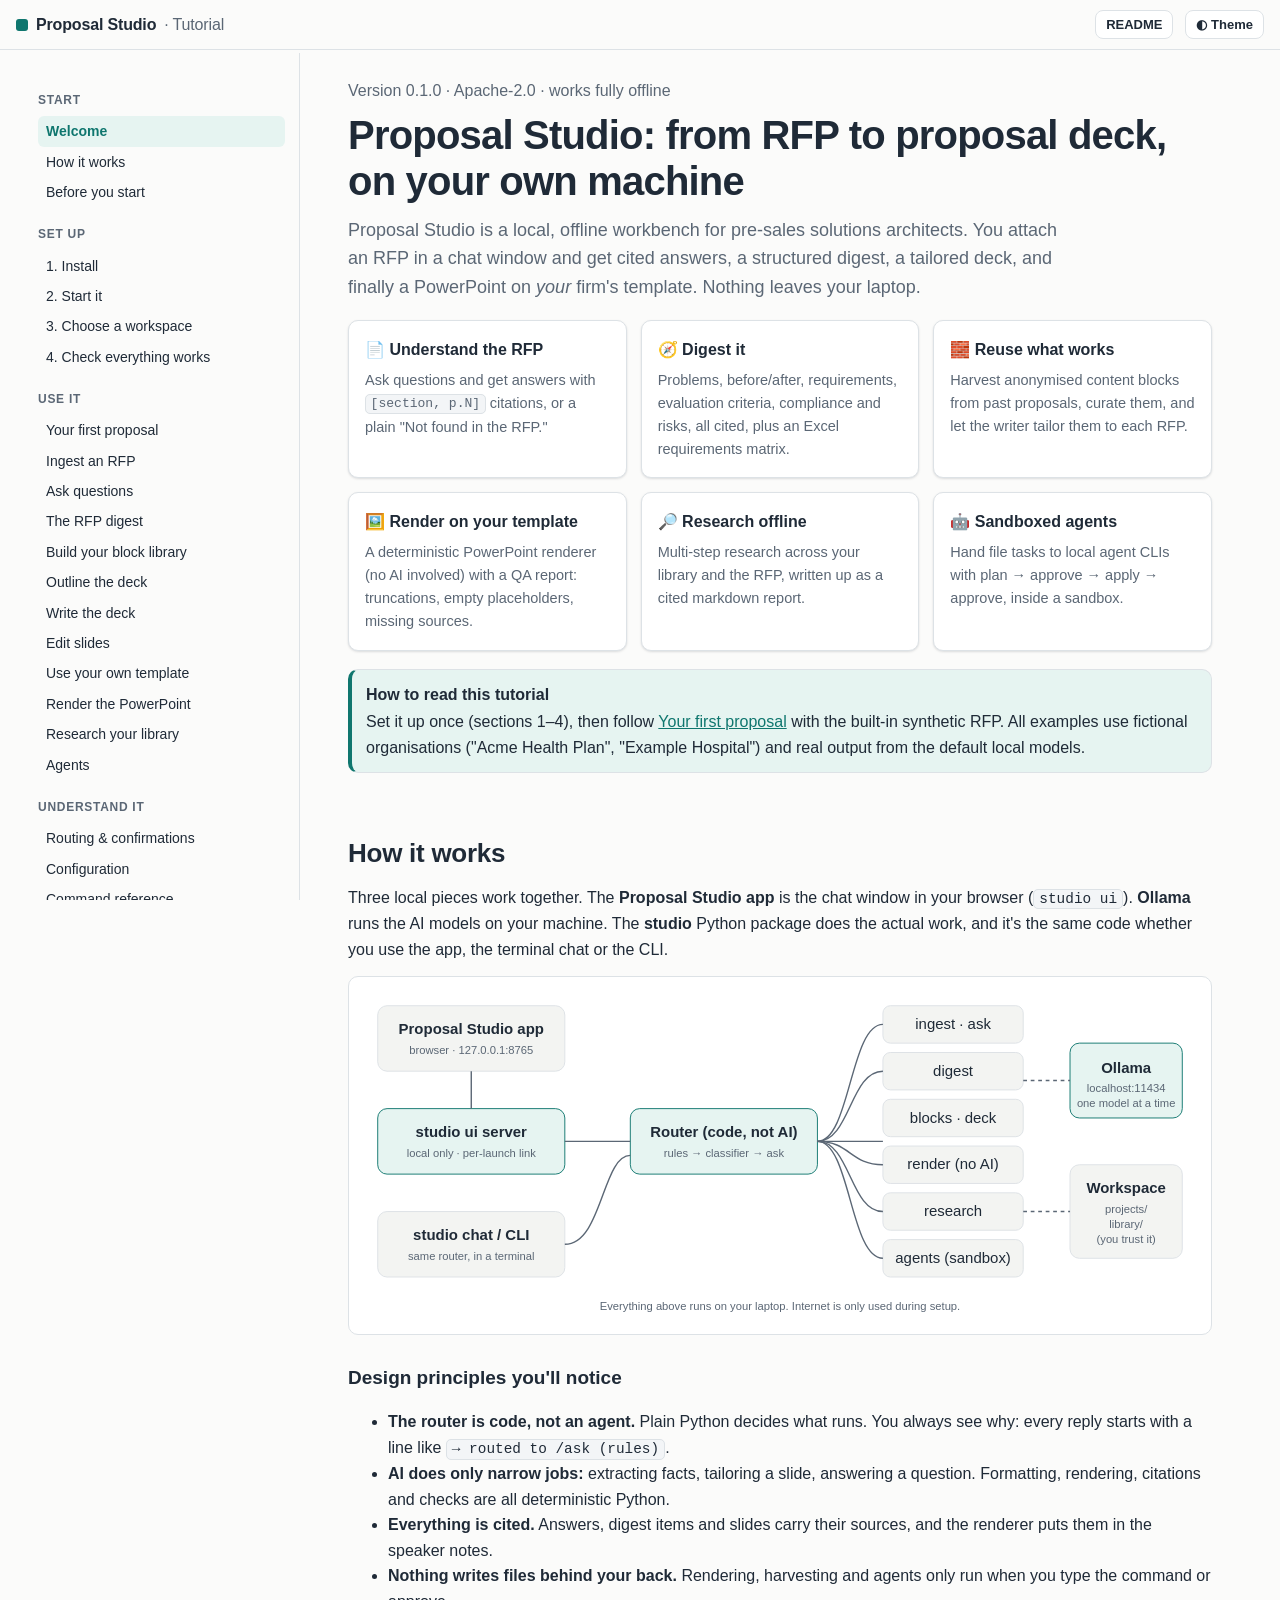
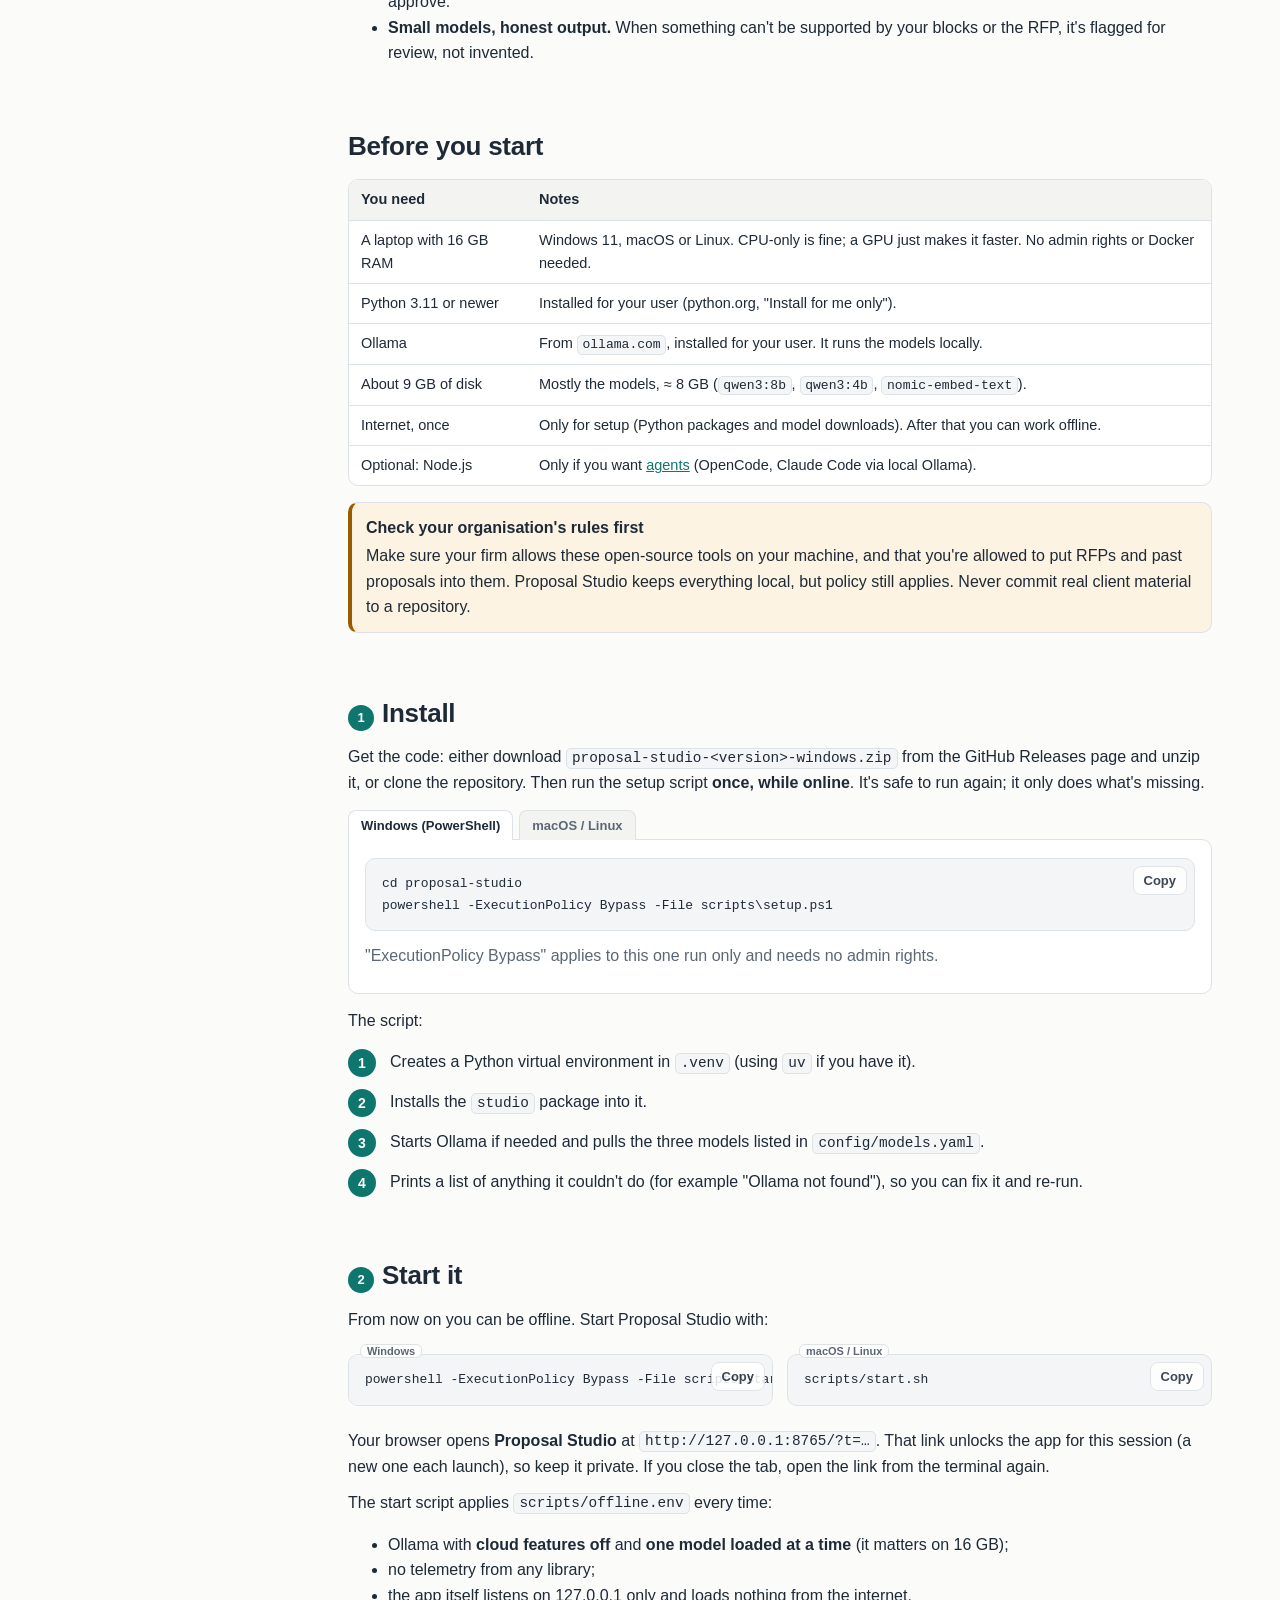
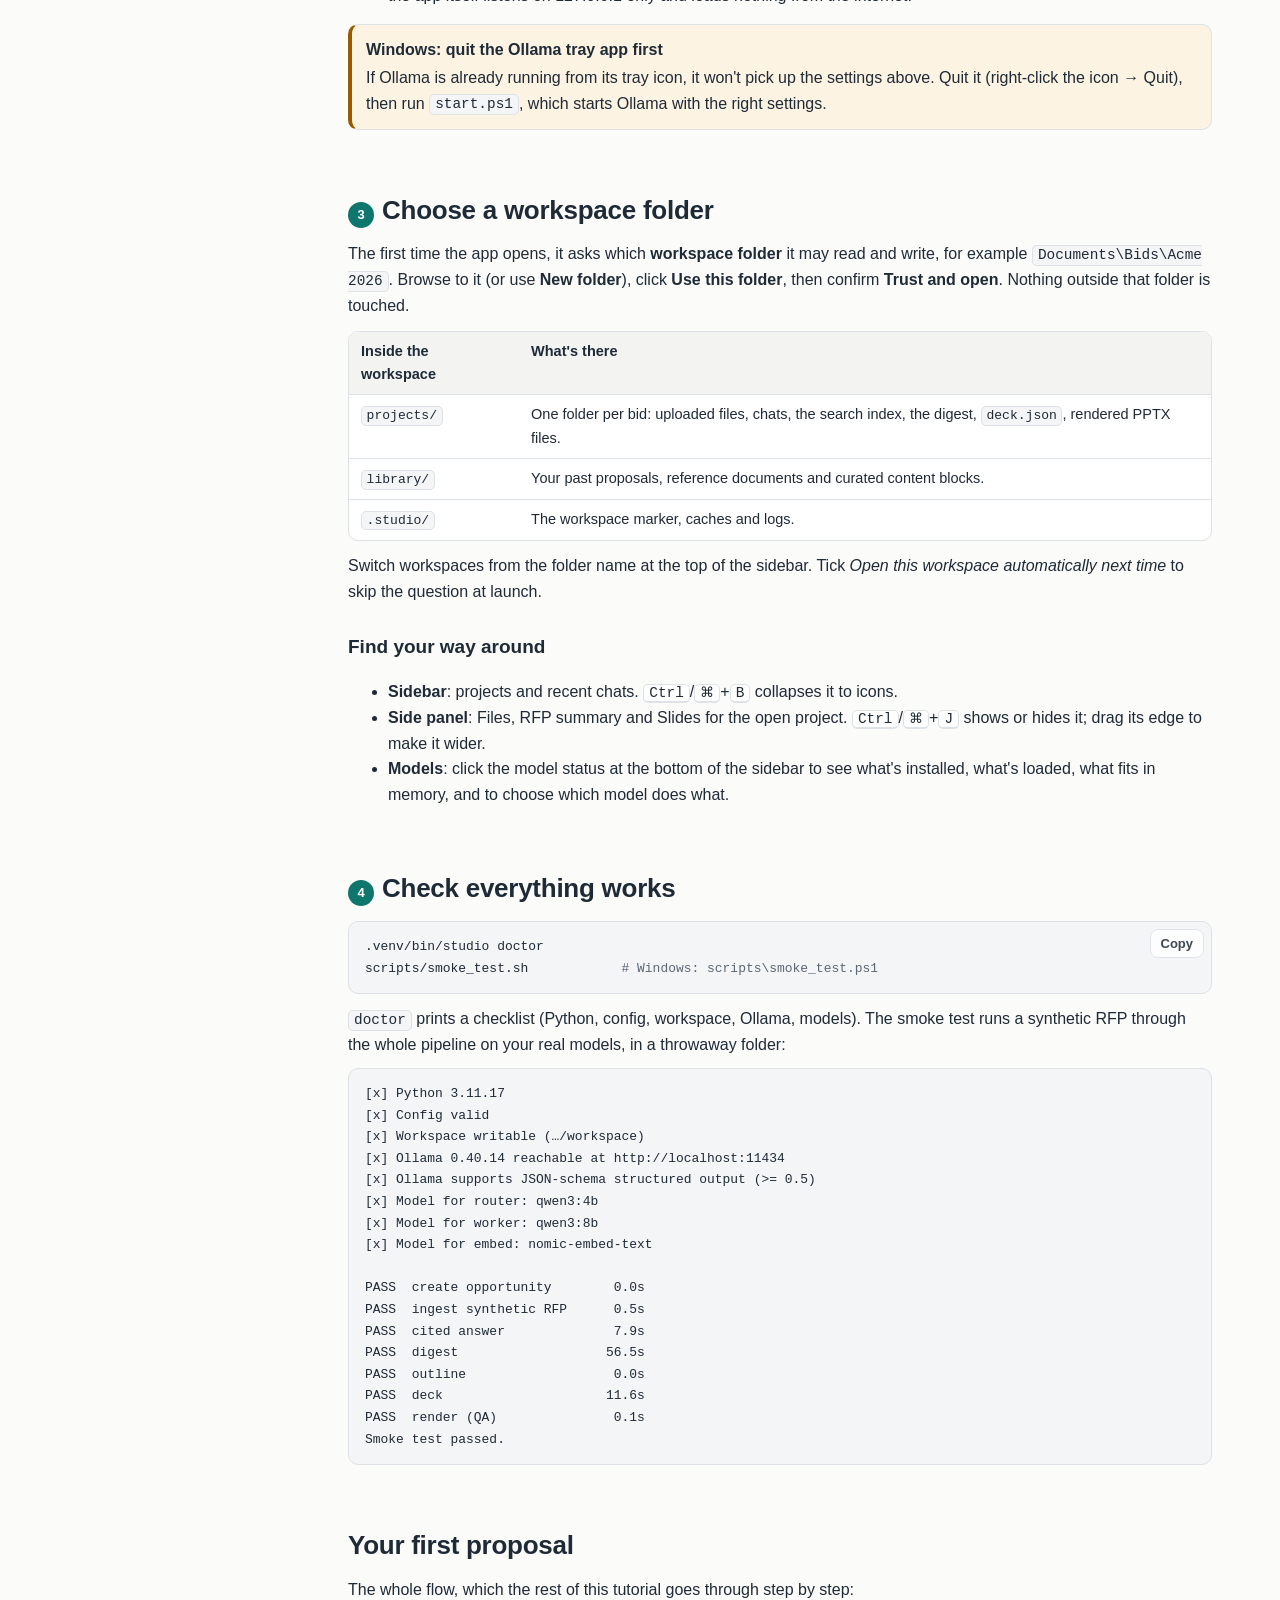
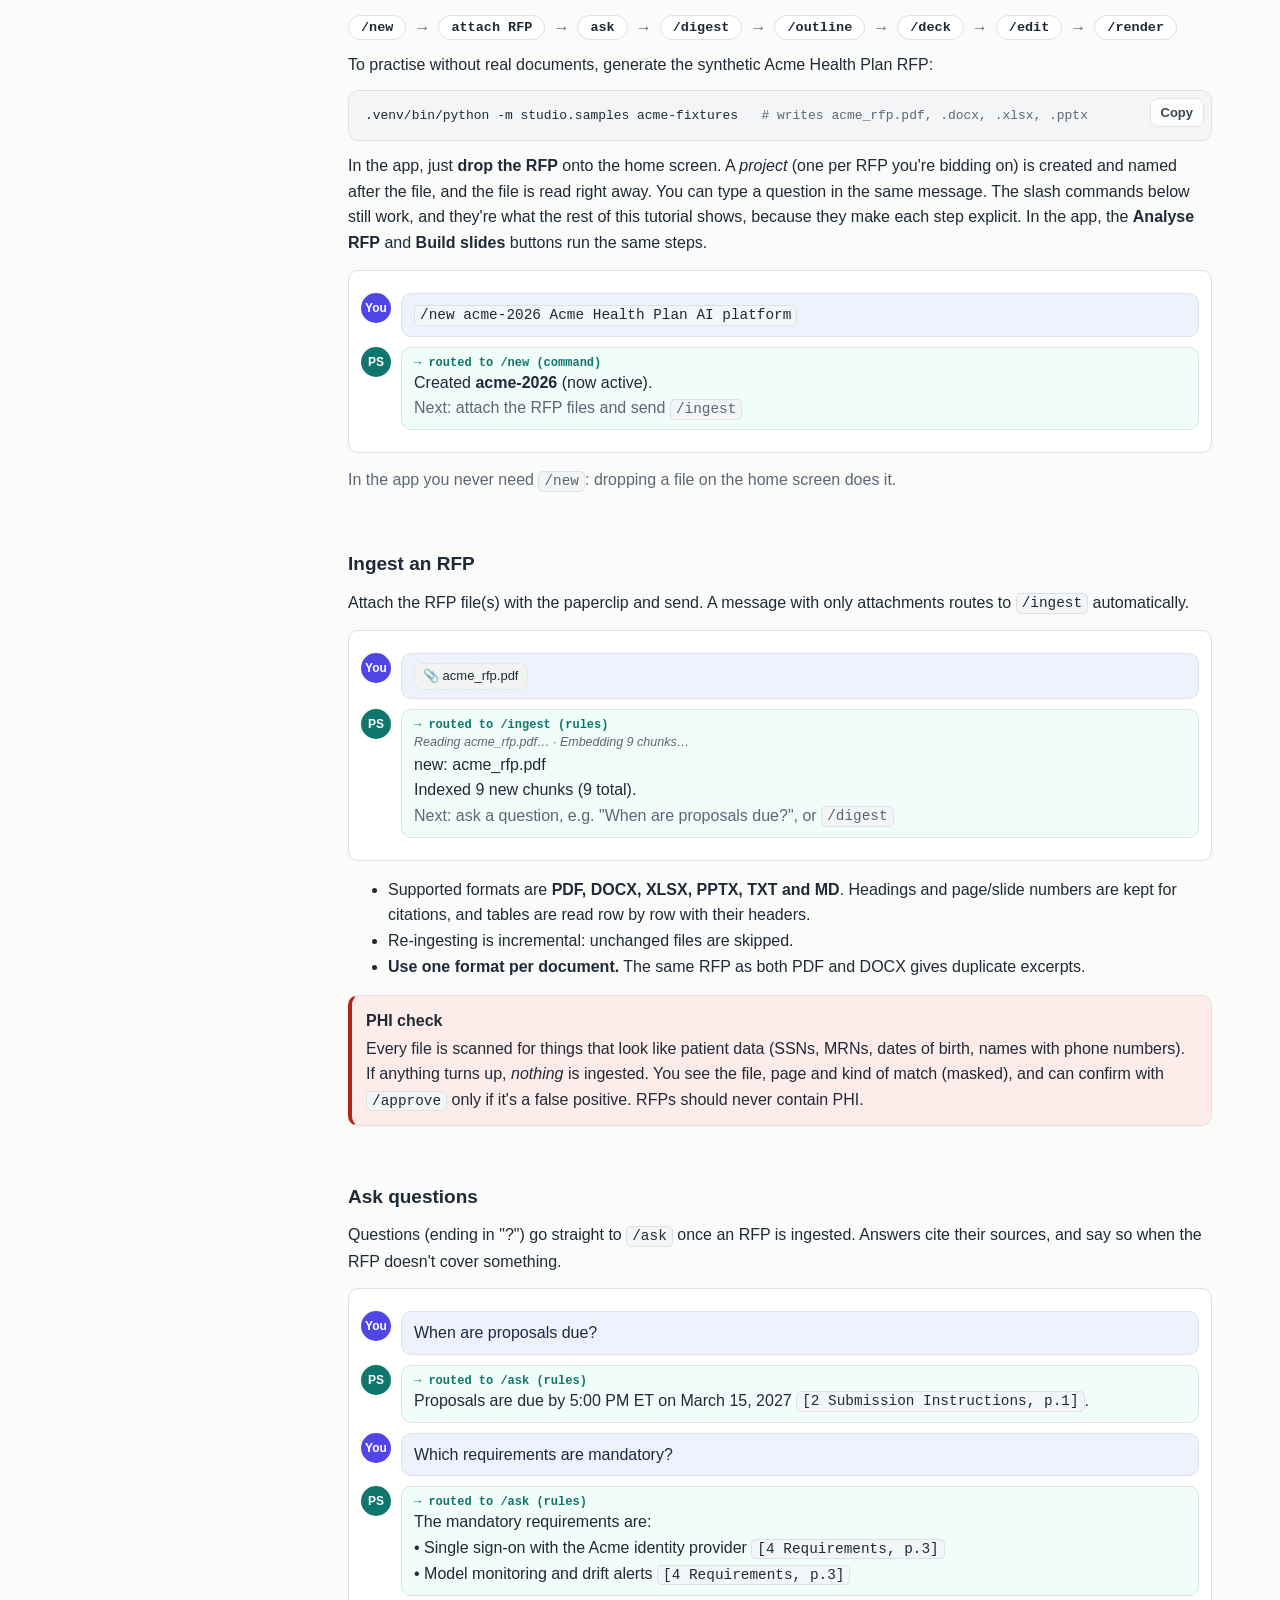
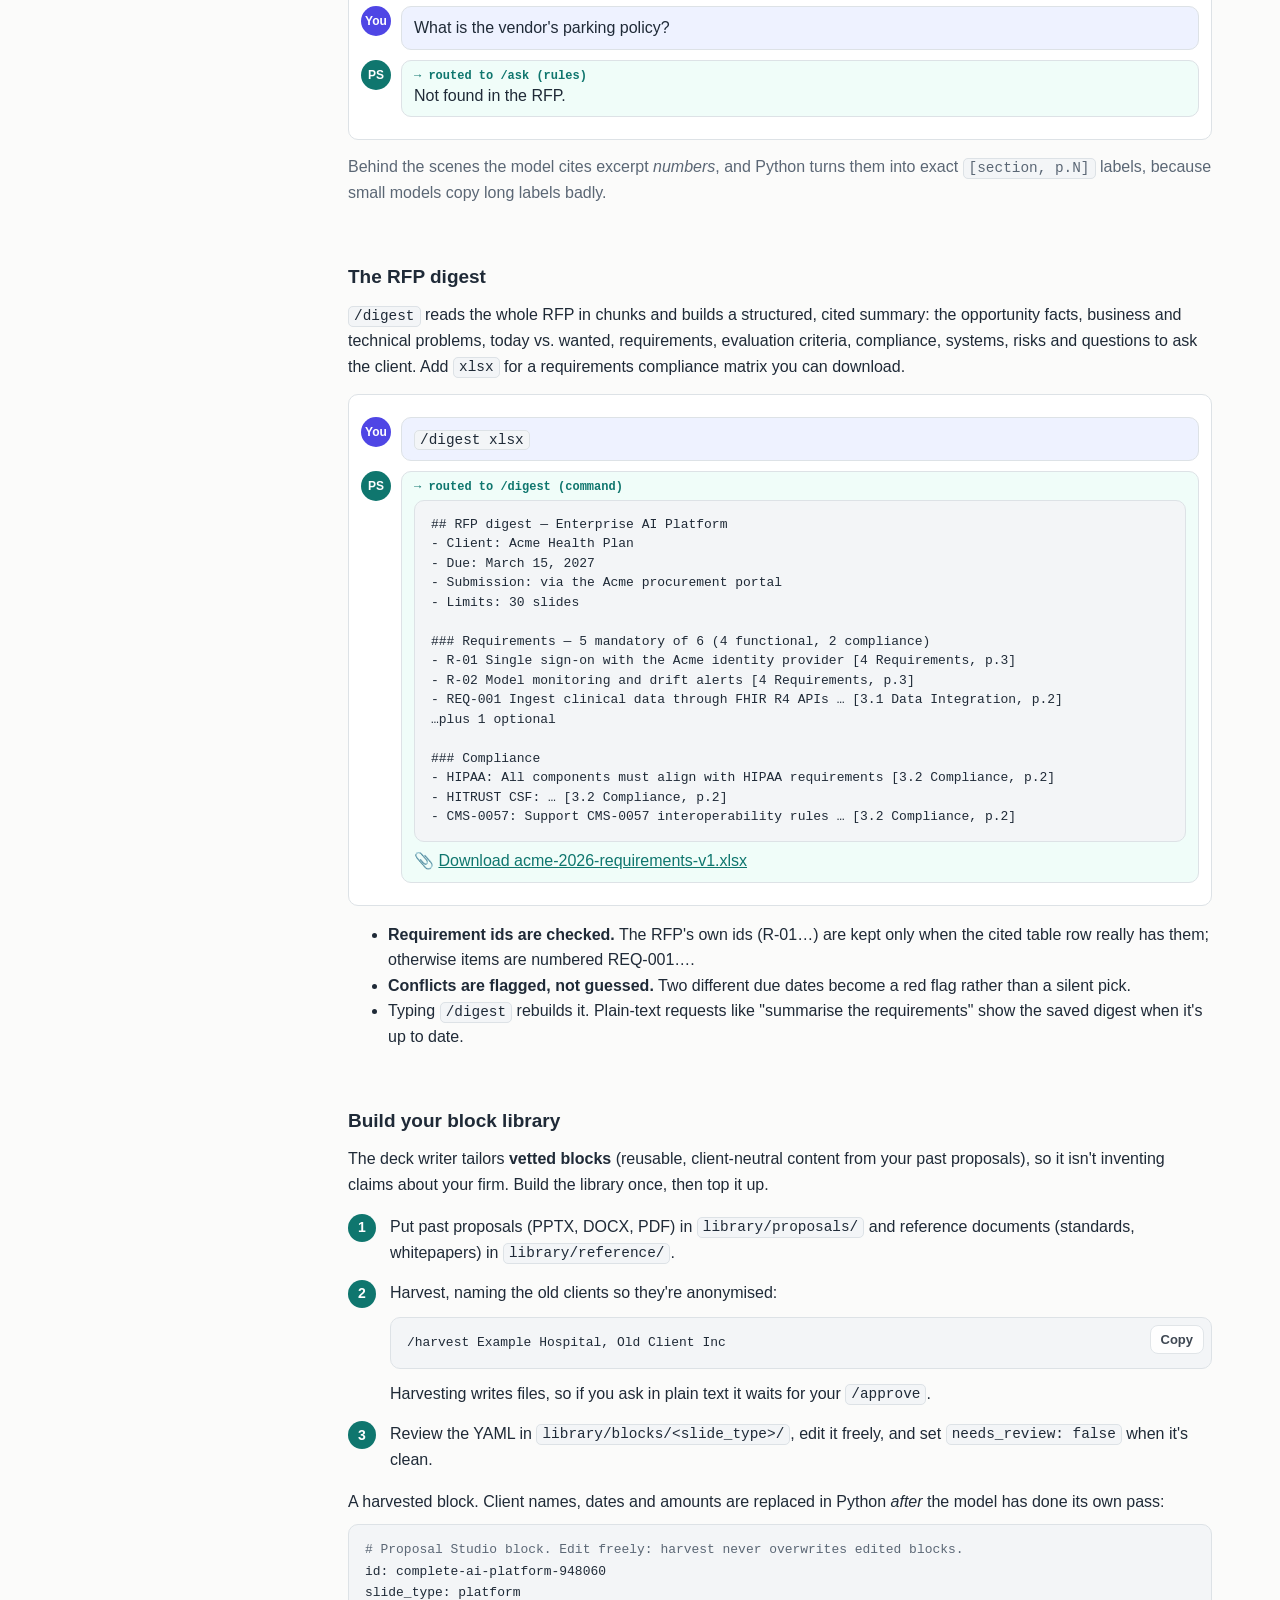
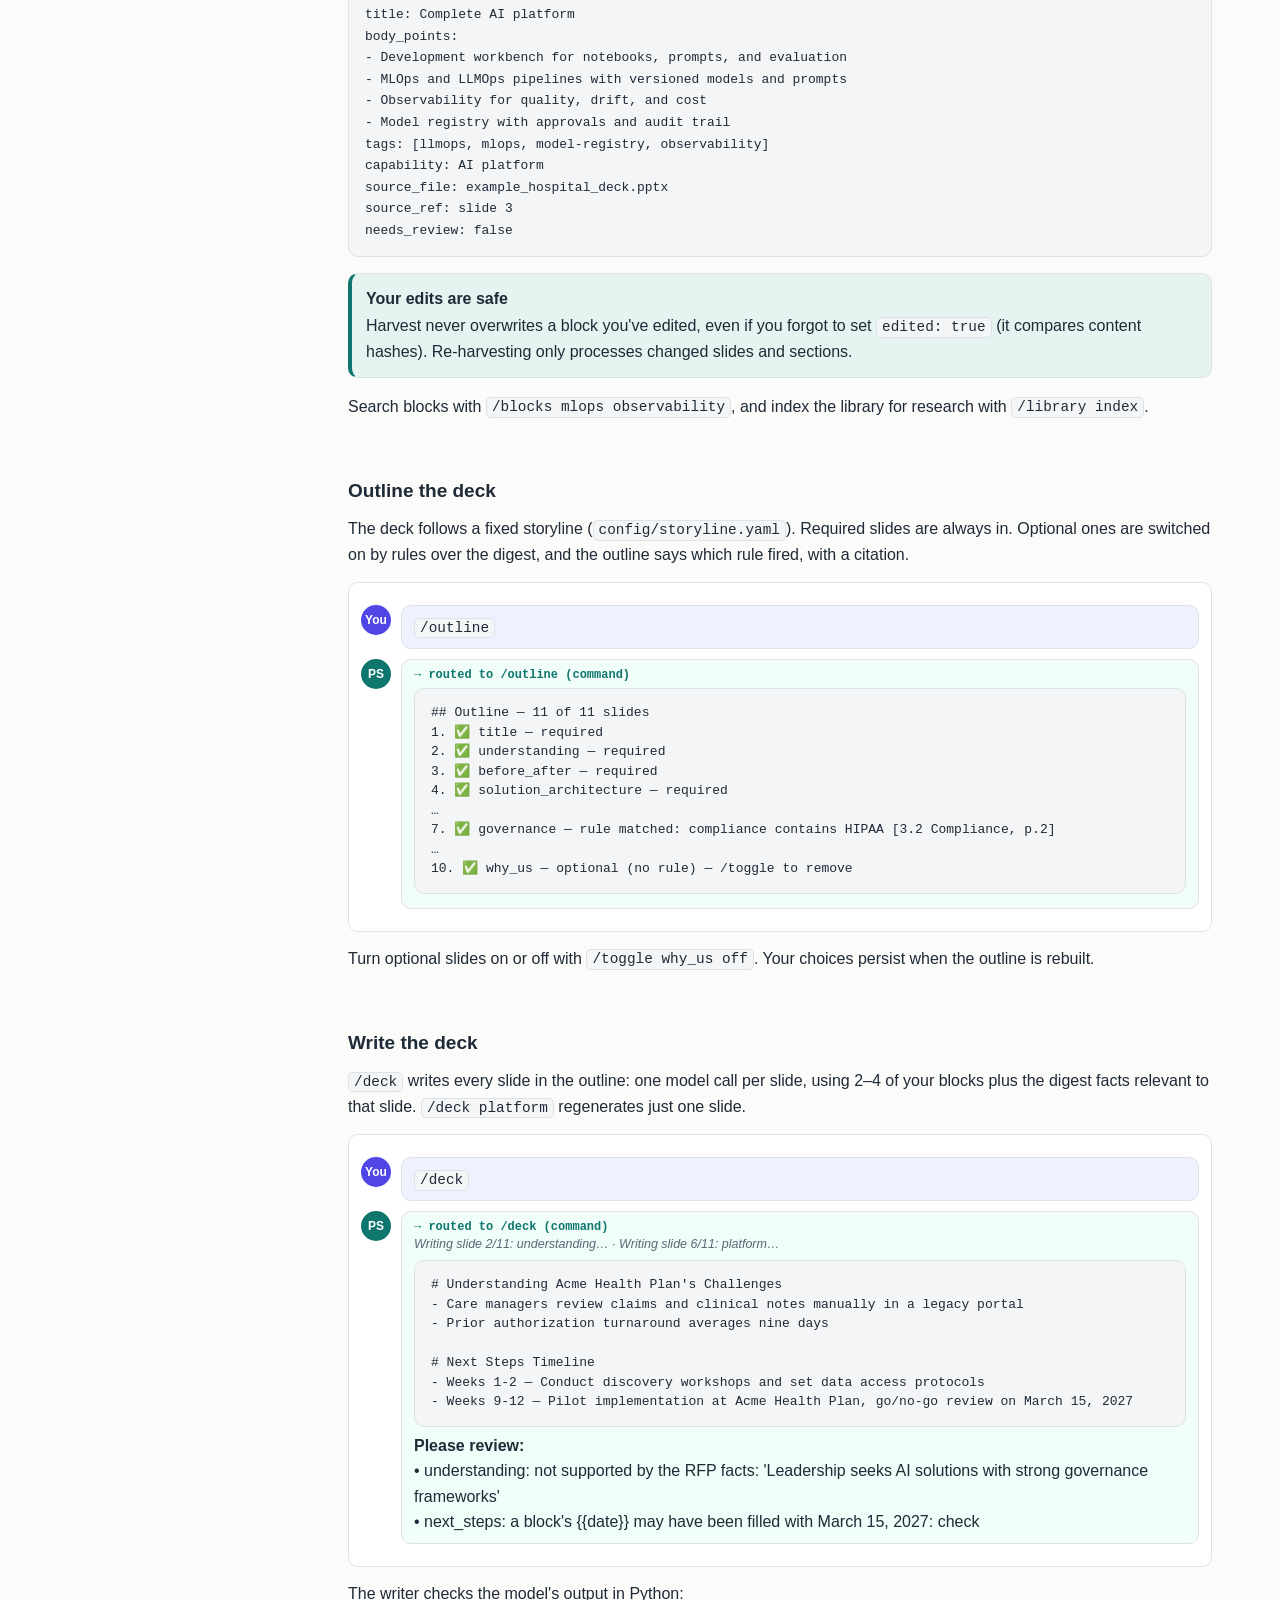
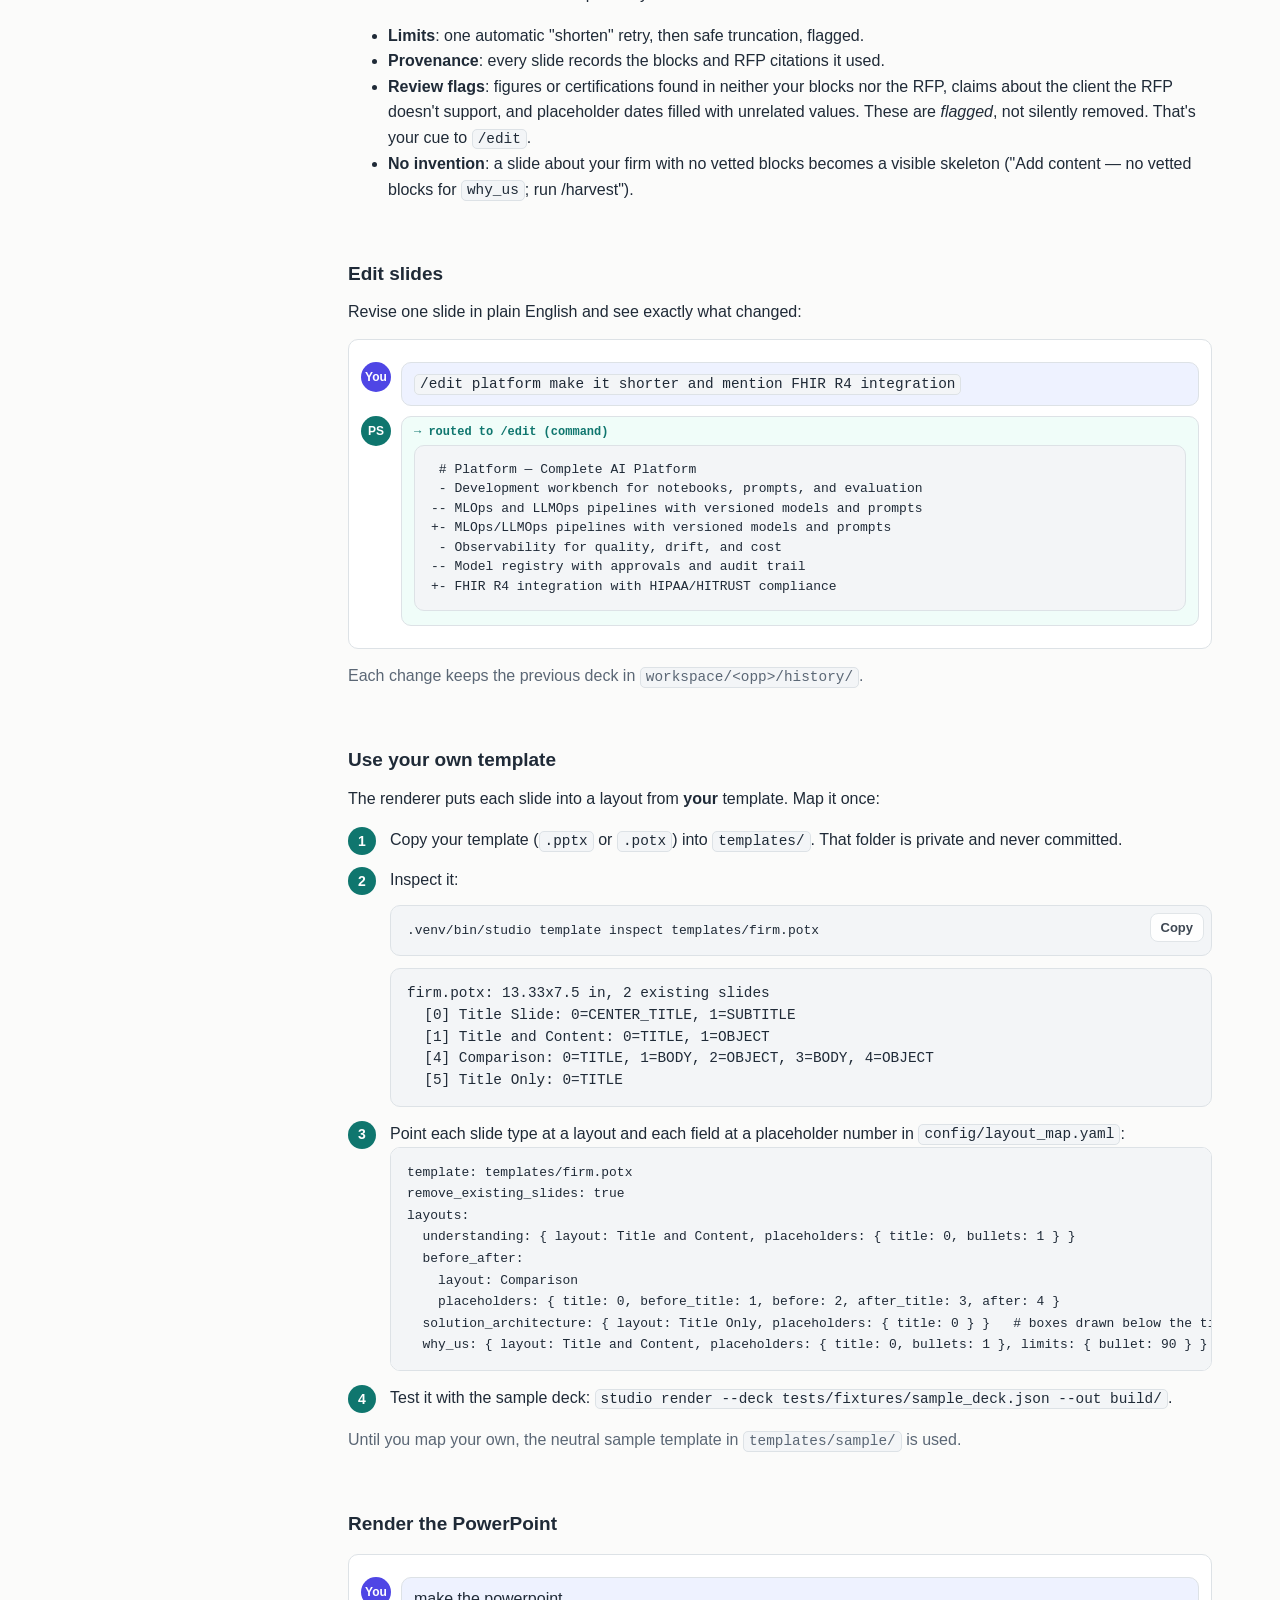
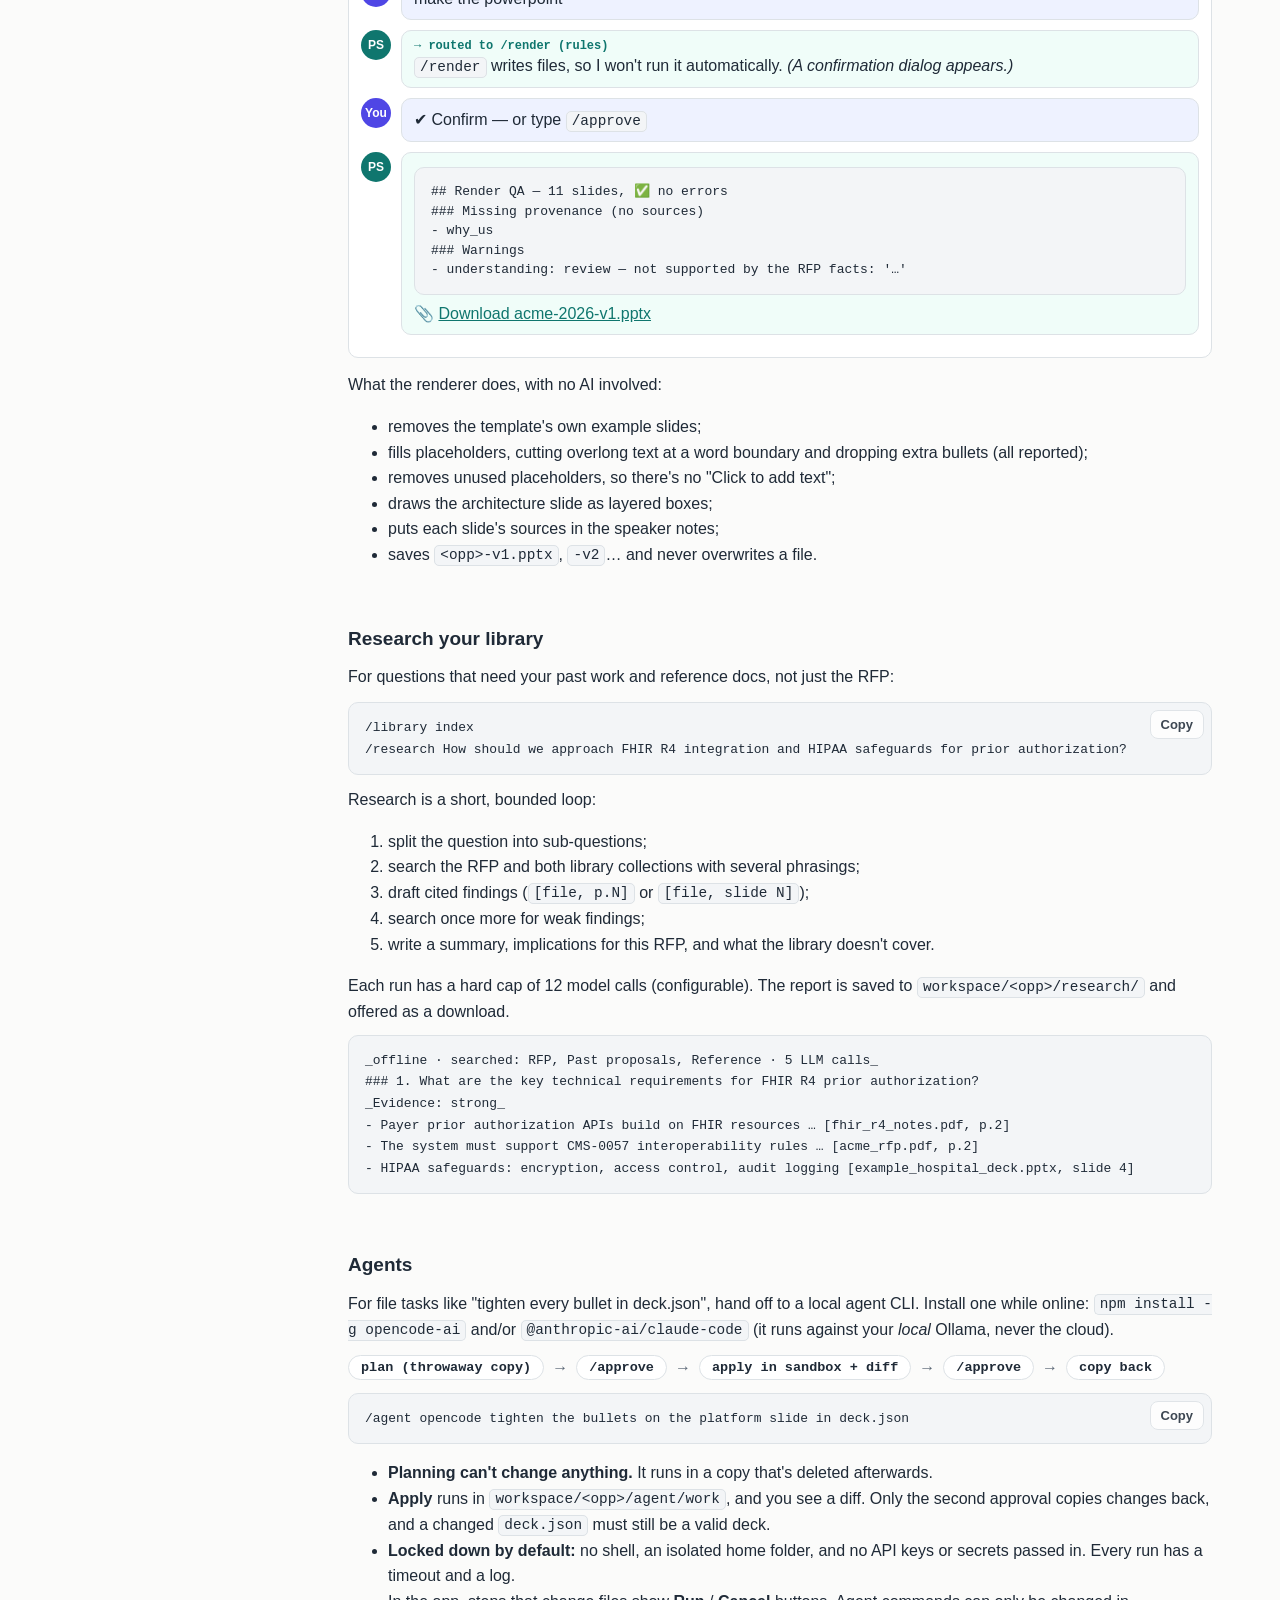
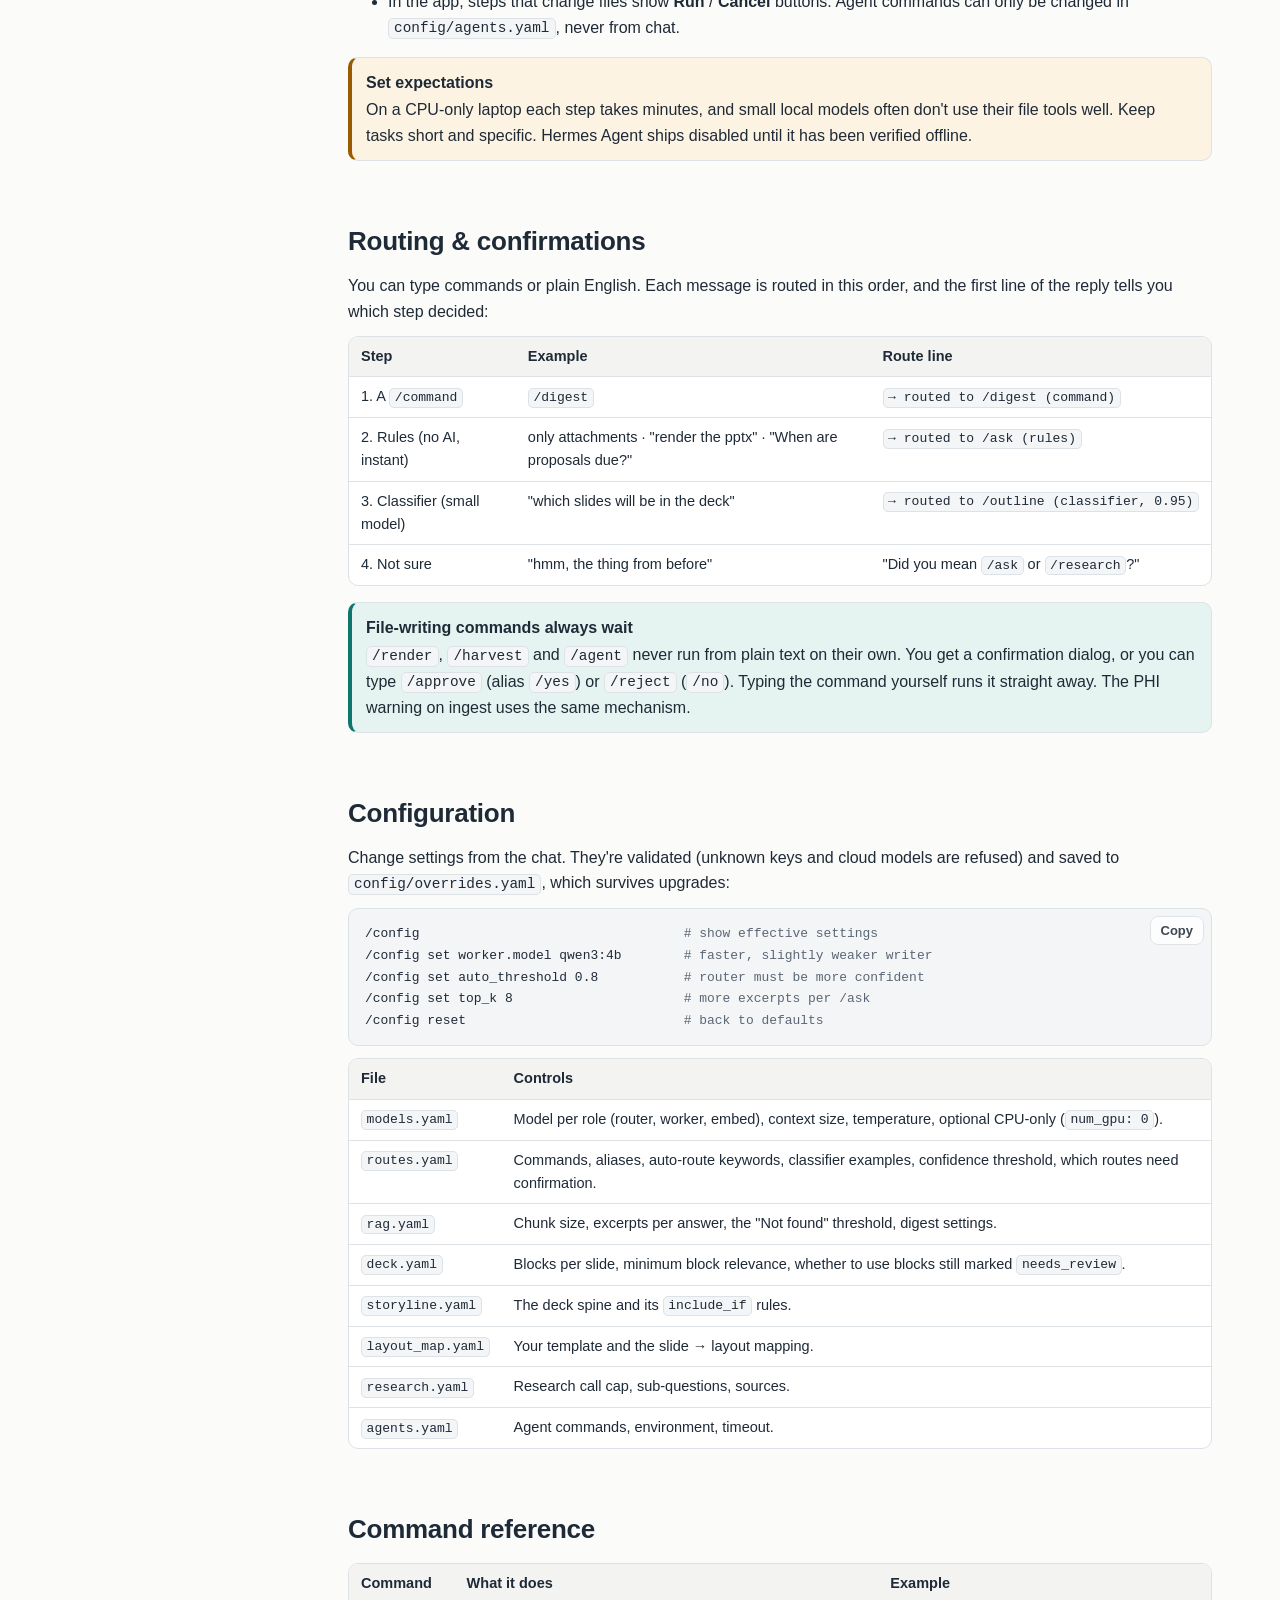
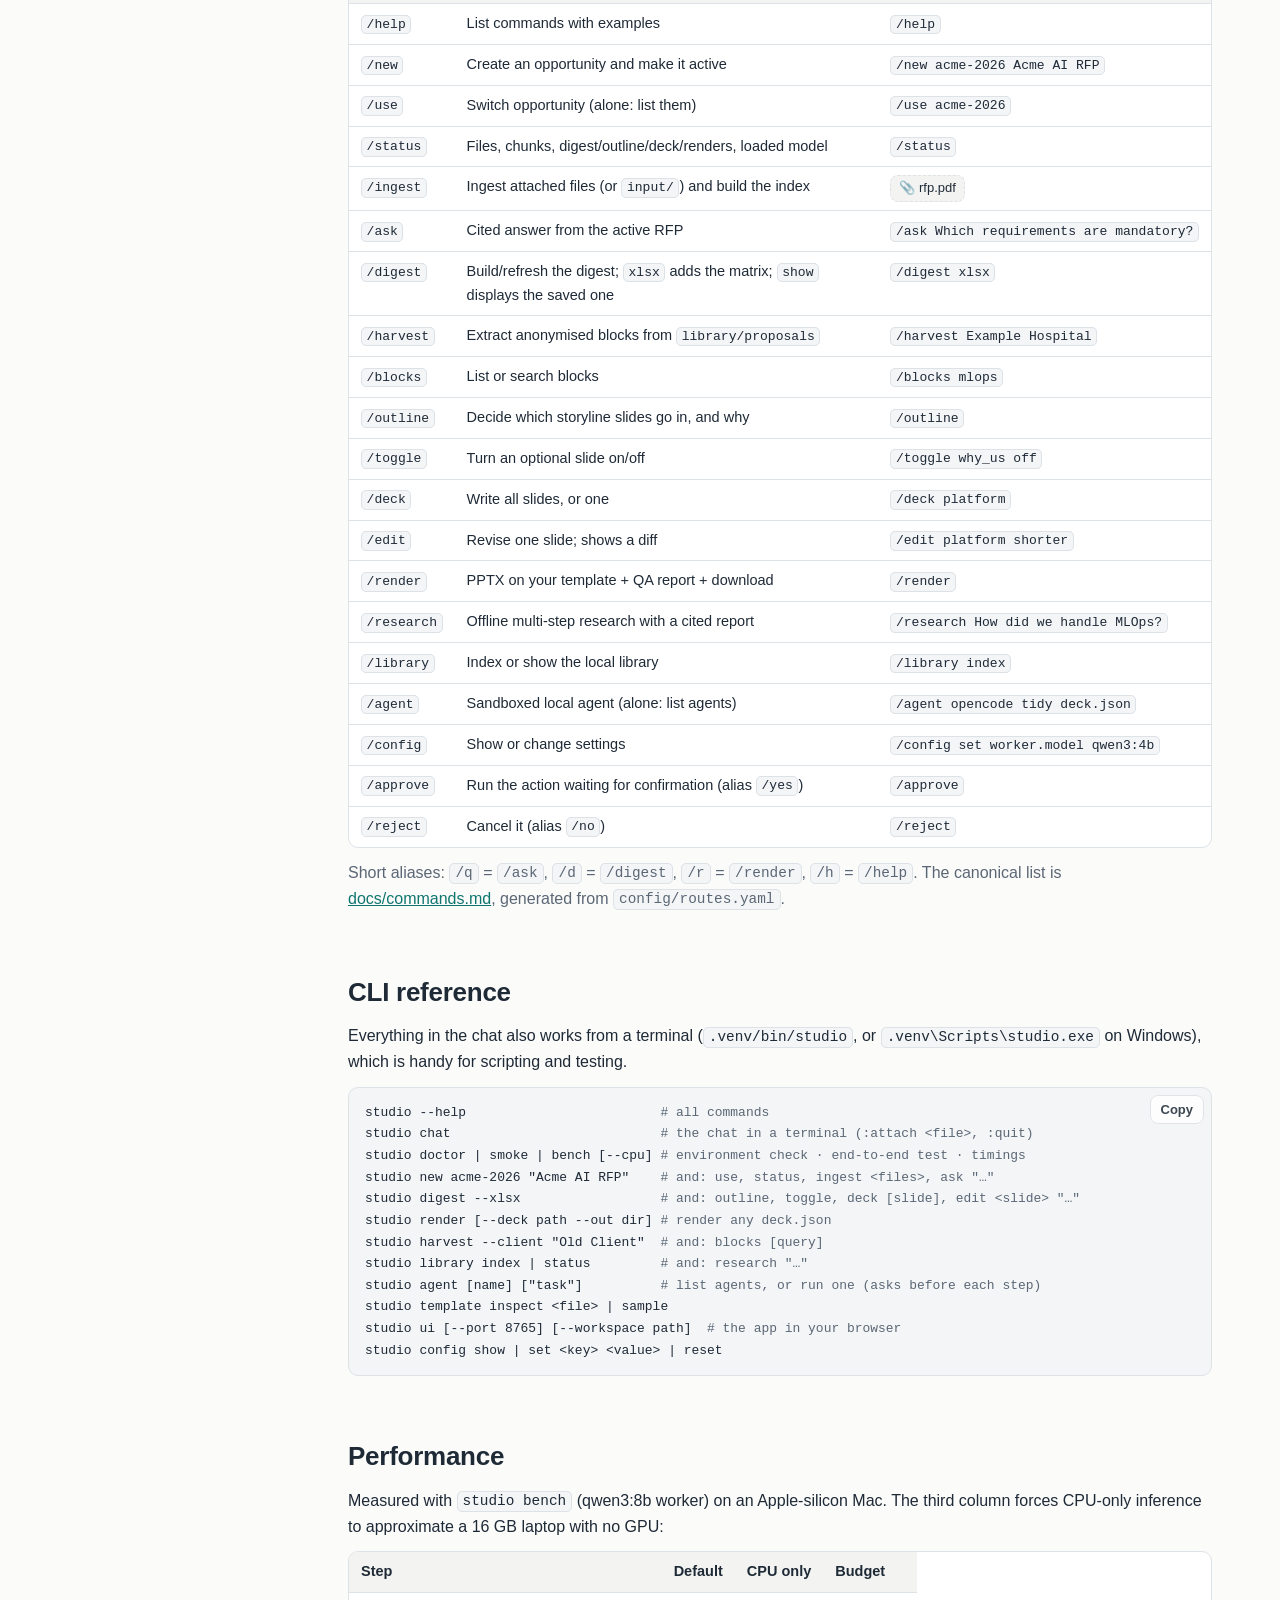
==== commit a3c34bbf: "docs: Studio UI install, workspace folders, phases 12-15 plan and progress Co-Authored-By: Claude Op" ====
--- a/vibes/tutorial.html
+++ b/vibes/tutorial.html
@@ -4,7 +4,7 @@
 <meta charset="utf-8">
 <meta name="viewport" content="width=device-width, initial-scale=1">
 <title>Proposal Studio Tutorial</title>
-<meta name="description" content="Step-by-step tutorial for Proposal Studio: a fully local, offline proposal workbench on Open WebUI and Ollama.">
+<meta name="description" content="Step-by-step tutorial for Proposal Studio: a fully local, offline proposal workbench in your browser, powered by Ollama.">
 <style>
   /* Self-contained on purpose: no external fonts, scripts or images, so it works offline. */
   :root {
@@ -167,7 +167,7 @@
   <h2>Set up</h2>
   <a href="#install">1. Install</a>
   <a href="#start">2. Start it</a>
-  <a href="#connect">3. Connect to Open WebUI</a>
+  <a href="#workspace">3. Choose a workspace</a>
   <a href="#check">4. Check everything works</a>
   <h2>Use it</h2>
   <a href="#first">Your first proposal</a>
@@ -219,22 +219,22 @@
 <!-- ====================================================================================== -->
 <section id="how">
   <h2 class="sec">How it works</h2>
-  <p>Three local pieces work together. <strong>Open WebUI</strong> is the chat window in your
-    browser. <strong>Ollama</strong> runs the AI models on your machine. The
-    <strong>studio</strong> Python package does the actual work, and it's the same code whether
-    you use the chat, the terminal REPL or the CLI.</p>
-  <div class="diagram" role="img" aria-label="Architecture: Open WebUI talks to the Proposal Studio pipe, which calls the studio router. The router dispatches to ingest, ask, digest, deck, render, research and agents, which use Ollama on localhost and files in workspace and library folders.">
+  <p>Three local pieces work together. The <strong>Proposal Studio app</strong> is the chat
+    window in your browser (<code>studio ui</code>). <strong>Ollama</strong> runs the AI models on
+    your machine. The <strong>studio</strong> Python package does the actual work, and it's the
+    same code whether you use the app, the terminal chat or the CLI.</p>
+  <div class="diagram" role="img" aria-label="Architecture: the Proposal Studio app in the browser talks to the local studio server, which calls the router. The router dispatches to ingest, ask, digest, deck, render, research and agents, which use Ollama on localhost and files in your trusted workspace folder.">
     <svg viewBox="0 0 900 360" xmlns="http://www.w3.org/2000/svg">
       <rect class="d-box" x="20" y="20" width="200" height="70" rx="10"/>
-      <text x="120" y="50" text-anchor="middle" font-weight="700">Open WebUI</text>
-      <text x="120" y="72" text-anchor="middle" class="d-small">browser · 127.0.0.1:8080</text>
+      <text x="120" y="50" text-anchor="middle" font-weight="700">Proposal Studio app</text>
+      <text x="120" y="72" text-anchor="middle" class="d-small">browser · 127.0.0.1:8765</text>
       <rect class="d-accent" x="20" y="130" width="200" height="70" rx="10"/>
-      <text x="120" y="160" text-anchor="middle" font-weight="700">Proposal Studio pipe</text>
-      <text x="120" y="182" text-anchor="middle" class="d-small">owui/router_pipe.py</text>
+      <text x="120" y="160" text-anchor="middle" font-weight="700">studio ui server</text>
+      <text x="120" y="182" text-anchor="middle" class="d-small">local only · per-launch link</text>
       <rect class="d-box" x="20" y="240" width="200" height="70" rx="10"/>
-      <text x="120" y="270" text-anchor="middle" font-weight="700">Agent · … models</text>
-      <text x="120" y="292" text-anchor="middle" class="d-small">owui/agents_pipe.py</text>
-      <path class="d-line" d="M120 90 V130"/><path class="d-line" d="M120 200 V240"/>
+      <text x="120" y="270" text-anchor="middle" font-weight="700">studio chat / CLI</text>
+      <text x="120" y="292" text-anchor="middle" class="d-small">same router, in a terminal</text>
+      <path class="d-line" d="M120 90 V130"/>
       <rect class="d-accent" x="290" y="130" width="200" height="70" rx="10"/>
       <text x="390" y="160" text-anchor="middle" font-weight="700">Router (code, not AI)</text>
       <text x="390" y="182" text-anchor="middle" class="d-small">rules → classifier → ask</text>
@@ -255,10 +255,10 @@
       <text x="820" y="112" text-anchor="middle" class="d-small">localhost:11434</text>
       <text x="820" y="128" text-anchor="middle" class="d-small">one model at a time</text>
       <rect class="d-box" x="760" y="190" width="120" height="100" rx="10"/>
-      <text x="820" y="220" text-anchor="middle" font-weight="700">Your files</text>
-      <text x="820" y="242" text-anchor="middle" class="d-small">workspace/</text>
+      <text x="820" y="220" text-anchor="middle" font-weight="700">Workspace</text>
+      <text x="820" y="242" text-anchor="middle" class="d-small">projects/</text>
       <text x="820" y="258" text-anchor="middle" class="d-small">library/</text>
-      <text x="820" y="274" text-anchor="middle" class="d-small">templates/</text>
+      <text x="820" y="274" text-anchor="middle" class="d-small">(you trust it)</text>
       <path class="d-line" d="M710 100 H760" stroke-dasharray="4 4"/><path class="d-line" d="M710 240 H760" stroke-dasharray="4 4"/>
       <text x="450" y="345" text-anchor="middle" class="d-small">Everything above runs on your laptop. Internet is only used during setup.</text>
     </svg>
@@ -285,9 +285,9 @@
     <thead><tr><th>You need</th><th>Notes</th></tr></thead>
     <tbody>
       <tr><td>A laptop with 16 GB RAM</td><td>Windows 11, macOS or Linux. CPU-only is fine; a GPU just makes it faster. No admin rights or Docker needed.</td></tr>
-      <tr><td>Python 3.11 or 3.12</td><td>Installed for your user (python.org, "Install for me only"). Open WebUI doesn't support 3.13 yet.</td></tr>
+      <tr><td>Python 3.11 or newer</td><td>Installed for your user (python.org, "Install for me only").</td></tr>
       <tr><td>Ollama</td><td>From <code>ollama.com</code>, installed for your user. It runs the models locally.</td></tr>
-      <tr><td>About 12 GB of disk</td><td>Open WebUI ≈ 3 GB, models ≈ 8 GB (<code>qwen3:8b</code>, <code>qwen3:4b</code>, <code>nomic-embed-text</code>).</td></tr>
+      <tr><td>About 9 GB of disk</td><td>Mostly the models, ≈ 8 GB (<code>qwen3:8b</code>, <code>qwen3:4b</code>, <code>nomic-embed-text</code>).</td></tr>
       <tr><td>Internet, once</td><td>Only for setup (Python packages and model downloads). After that you can work offline.</td></tr>
       <tr><td>Optional: Node.js</td><td>Only if you want <a href="#agents">agents</a> (OpenCode, Claude Code via local Ollama).</td></tr>
     </tbody>
@@ -322,7 +322,7 @@
   <p>The script:</p>
   <ol class="steps">
     <li>Creates a Python virtual environment in <code>.venv</code> (using <code>uv</code> if you have it).</li>
-    <li>Installs <code>open-webui==0.13.0</code> and the <code>studio</code> package into it.</li>
+    <li>Installs the <code>studio</code> package into it.</li>
     <li>Starts Ollama if needed and pulls the three models listed in <code>config/models.yaml</code>.</li>
     <li>Prints a list of anything it couldn't do (for example "Ollama not found"), so you can fix
       it and re-run.</li>
@@ -337,16 +337,15 @@
     <div class="code"><span class="label">Windows</span><pre><code>powershell -ExecutionPolicy Bypass -File scripts\start.ps1</code></pre></div>
     <div class="code"><span class="label">macOS / Linux</span><pre><code>scripts/start.sh</code></pre></div>
   </div>
-  <p>Open <strong>http://localhost:8080</strong> and create the first account. It becomes the admin
-    and never leaves your machine.</p>
+  <p>Your browser opens <strong>Proposal Studio</strong> at
+    <code>http://127.0.0.1:8765/?t=…</code>. That link unlocks the app for this session (a new one
+    each launch), so keep it private. If you close the tab, open the link from the terminal again.</p>
   <p>The start script applies <code>scripts/offline.env</code> every time:</p>
   <ul>
-    <li>Open WebUI in <strong>offline mode</strong>, listening on 127.0.0.1 only;</li>
-    <li>no web search, image generation, community sharing, OpenAI connections, update checks
-      or telemetry;</li>
-    <li>Ollama as the only model backend, with <strong>cloud features off</strong> and <strong>one
-      model loaded at a time</strong> (it matters on 16 GB);</li>
-    <li>Open WebUI's background title/tag generation off, so it doesn't compete for the model.</li>
+    <li>Ollama with <strong>cloud features off</strong> and <strong>one model loaded at a time</strong>
+      (it matters on 16 GB);</li>
+    <li>no telemetry from any library;</li>
+    <li>the app itself listens on 127.0.0.1 only and loads nothing from the internet.</li>
   </ul>
   <div class="callout warn"><strong>Windows: quit the Ollama tray app first</strong>
     If Ollama is already running from its tray icon, it won't pick up the settings above. Quit it
@@ -355,50 +354,30 @@
 </section>
 
 <!-- ====================================================================================== -->
-<section id="connect">
-  <h2 class="sec"><span class="num">3</span>Connect Proposal Studio to Open WebUI</h2>
-  <div class="tabs" data-tabs>
-    <div class="tablist" role="tablist">
-      <button role="tab" aria-selected="true" data-tab="auto">Automated (recommended)</button>
-      <button role="tab" aria-selected="false" data-tab="manual">By hand</button>
-    </div>
-    <div class="tabpanel" data-panel="auto">
-      <ol class="steps">
-        <li>In Open WebUI open <strong>Settings → Account → API keys</strong> and create a secret key (it starts with <code>sk-</code>).</li>
-        <li>In a terminal in the project folder:
-          <div class="code"><pre><code>.venv/bin/studio owui install --token sk-...<span class="c">            # Windows: .venv\Scripts\studio.exe owui install --token sk-...</span></code></pre></div>
-        </li>
-        <li>Reload Open WebUI. You'll see the <strong>Proposal Studio</strong> model, one
-          <strong>Agent · …</strong> model per installed agent, the PHI warning filter, and a
-          <code>/</code> shortcut for every command.</li>
-      </ol>
-      <p class="muted">The installer only talks to <code>localhost</code>. Re-run it after upgrading to update the functions.</p>
-    </div>
-    <div class="tabpanel" data-panel="manual" hidden>
-      <ol class="steps">
-        <li><strong>Admin Panel → Functions → +</strong>: paste <code>owui/router_pipe.py</code>, save, and switch it on.</li>
-        <li>Repeat for <code>owui/agents_pipe.py</code> and <code>owui/phi_filter.py</code>. Enable the filter globally, or for the Proposal Studio model.</li>
-        <li><strong>Workspace → Prompts → Import</strong>: choose <code>owui/prompts/all.json</code>.</li>
-      </ol>
-    </div>
-  </div>
-  <h3>Two one-time settings</h3>
-  <ol class="steps">
-    <li><strong>Turn off File Context</strong> for the model: Workspace → Models → Proposal Studio →
-      Capabilities → untick <em>File Context</em>. Proposal Studio reads attachments itself, and
-      this stops Open WebUI also running its own retrieval over them.</li>
-    <li><strong>Light theme</strong> (optional): Settings → General → Theme → Light.</li>
-  </ol>
-  <h3>Valves (settings) you can change</h3>
+<section id="workspace">
+  <h2 class="sec"><span class="num">3</span>Choose a workspace folder</h2>
+  <p>The first time the app opens, it asks which <strong>workspace folder</strong> it may read and
+    write, for example <code>Documents\Bids\Acme 2026</code>. Browse to it (or use
+    <strong>New folder</strong>), click <strong>Use this folder</strong>, then confirm
+    <strong>Trust and open</strong>. Nothing outside that folder is touched.</p>
   <table>
-    <thead><tr><th>Where</th><th>Valve</th><th>What it does</th></tr></thead>
+    <thead><tr><th>Inside the workspace</th><th>What's there</th></tr></thead>
     <tbody>
-      <tr><td>Admin → Functions → Proposal Studio → ⚙</td><td><code>STUDIO_HOME</code></td><td>The project folder. The start script sets it, so you can leave it empty.</td></tr>
-      <tr><td></td><td><code>AUTO_ROUTE</code></td><td>Route plain text automatically (on by default).</td></tr>
-      <tr><td></td><td><code>AUTO_THRESHOLD</code></td><td>How confident the router must be before acting (0.7).</td></tr>
-      <tr><td>Chat → Controls (per user)</td><td><code>DEFAULT_OPPORTUNITY</code></td><td>The opportunity new chats start in.</td></tr>
+      <tr><td><code>projects/</code></td><td>One folder per bid: uploaded files, chats, the search index, the digest, <code>deck.json</code>, rendered PPTX files.</td></tr>
+      <tr><td><code>library/</code></td><td>Your past proposals, reference documents and curated content blocks.</td></tr>
+      <tr><td><code>.studio/</code></td><td>The workspace marker, caches and logs.</td></tr>
     </tbody>
   </table>
+  <p>Switch workspaces from the folder name at the top of the sidebar. Tick <em>Open this
+    workspace automatically next time</em> to skip the question at launch.</p>
+  <h3>Find your way around</h3>
+  <ul>
+    <li><strong>Sidebar</strong>: projects and recent chats. <kbd>Ctrl</kbd>/<kbd>⌘</kbd>+<kbd>B</kbd> collapses it to icons.</li>
+    <li><strong>Side panel</strong>: Files, RFP summary and Slides for the open project.
+      <kbd>Ctrl</kbd>/<kbd>⌘</kbd>+<kbd>J</kbd> shows or hides it; drag its edge to make it wider.</li>
+    <li><strong>Models</strong>: click the model status at the bottom of the sidebar to see what's
+      installed, what's loaded, what fits in memory, and to choose which model does what.</li>
+  </ul>
 </section>
 
 <!-- ====================================================================================== -->
@@ -435,14 +414,18 @@
   <div class="flow"><span>/new</span><i>→</i><span>attach RFP</span><i>→</i><span>ask</span><i>→</i><span>/digest</span><i>→</i><span>/outline</span><i>→</i><span>/deck</span><i>→</i><span>/edit</span><i>→</i><span>/render</span></div>
   <p>To practise without real documents, generate the synthetic Acme Health Plan RFP:</p>
   <div class="code"><pre><code>.venv/bin/python -m studio.samples acme-fixtures<span class="c">   # writes acme_rfp.pdf, .docx, .xlsx, .pptx</span></code></pre></div>
-  <p>In Open WebUI, pick <strong>Proposal Studio</strong> and create an <em>opportunity</em> (one
-    per RFP you're bidding on):</p>
+  <p>In the app, just <strong>drop the RFP</strong> onto the home screen. A <em>project</em>
+    (one per RFP you're bidding on) is created and named after the file, and the file is read
+    right away. You can type a question in the same message. The slash commands below still work,
+    and they're what the rest of this tutorial shows, because they make each step explicit. In
+    the app, the <strong>Analyse RFP</strong> and <strong>Build slides</strong> buttons run the same
+    steps.</p>
   <div class="chat">
     <div class="msg you"><div class="who">You</div><div class="bubble"><code>/new acme-2026 Acme Health Plan AI platform</code></div></div>
     <div class="msg"><div class="who">PS</div><div class="bubble"><div class="route">→ routed to /new (command)</div>
       Created <strong>acme-2026</strong> (now active).<br><span class="muted">Next: attach the RFP files and send <code>/ingest</code></span></div></div>
   </div>
-  <p class="muted">Tip: type <kbd>/</kbd> in the chat box to see every command with its description.</p>
+  <p class="muted">In the app you never need <code>/new</code>: dropping a file on the home screen does it.</p>
 </section>
 
 <section id="ingest">
@@ -732,8 +715,8 @@
       still be a valid deck.</li>
     <li><strong>Locked down by default:</strong> no shell, an isolated home folder, and no API keys
       or secrets passed in. Every run has a timeout and a log.</li>
-    <li>In Open WebUI, each agent is also a model (<strong>Agent · OpenCode (local)</strong>): plain
-      text there becomes an agent task.</li>
+    <li>In the app, steps that change files show <strong>Run</strong> / <strong>Cancel</strong>
+      buttons. Agent commands can only be changed in <code>config/agents.yaml</code>, never from chat.</li>
   </ul>
   <div class="callout warn"><strong>Set expectations</strong>
     On a CPU-only laptop each step takes minutes, and small local models often don't use their
@@ -834,7 +817,7 @@
 studio library index | status         <span class="c"># and: research "…"</span>
 studio agent [name] ["task"]          <span class="c"># list agents, or run one (asks before each step)</span>
 studio template inspect &lt;file&gt; | sample
-studio owui install --token sk-…      <span class="c"># and: owui prompts</span>
+studio ui [--port 8765] [--workspace path]  <span class="c"># the app in your browser</span>
 studio config show | set &lt;key&gt; &lt;value&gt; | reset</code></pre></div>
 </section>
 
@@ -852,7 +835,7 @@
       <tr><td><code>/digest</code> (3-page RFP)</td><td>51 s</td><td>99 s</td><td>—</td></tr>
       <tr><td>One slide</td><td>6.0 s</td><td>21.3 s</td><td>&lt; 2 min ✅</td></tr>
       <tr><td><code>/render</code></td><td>0.1 s</td><td>0.1 s</td><td>&lt; 10 s ✅</td></tr>
-      <tr><td>Open WebUI + studio idle RAM</td><td colspan="2">736 MB</td><td>&lt; 2 GB ✅</td></tr>
+      <tr><td>Open WebUI + studio idle RAM (previous UI)</td><td colspan="2">736 MB</td><td>&lt; 2 GB ✅</td></tr>
     </tbody>
   </table>
   <p>On an Intel CPU-only laptop, expect the CPU-only column to be 2–4× slower; a full deck takes
@@ -865,7 +848,7 @@
   <h2 class="sec">Privacy &amp; data</h2>
   <div class="grid2">
     <div class="card"><h4>Stays on your machine</h4><p>Models (local Ollama, cloud models refused), the UI (offline mode, 127.0.0.1), embeddings, agents (local models, isolated, no keys passed). No telemetry in Proposal Studio's code.</p></div>
-    <div class="card"><h4>Where your data lives</h4><p><code>workspace/</code> (RFPs, decks, reports) · <code>library/</code> (past proposals, blocks) · <code>templates/</code> · <code>.owui-data/</code> (chats). All gitignored, and commit hooks block them.</p></div>
+    <div class="card"><h4>Where your data lives</h4><p>Your trusted workspace folder: <code>projects/</code> (RFPs, chats, decks, reports) and <code>library/</code> (past proposals, blocks). Keep it outside the repository. In the repository, <code>workspace/</code>, <code>library/</code> and your <code>templates/</code> are gitignored, and commit hooks block them.</p></div>
   </div>
   <h4>Before using real documents</h4>
   <ul>
@@ -884,14 +867,14 @@
   <p>Always start with <code>studio doctor</code>.</p>
   <details><summary>"Ollama isn't running" / "Model qwen3:8b isn't pulled"</summary>
     <p>Start Ollama (<code>scripts/start.*</code> does it), or <code>ollama serve</code>. While online, pull the missing model: <code>ollama pull qwen3:8b</code>.</p></details>
-  <details><summary>The Proposal Studio model doesn't appear in Open WebUI</summary>
-    <p>Admin Panel → Functions: make sure it's enabled. Re-run <code>studio owui install --token …</code>. If you see <code>ModuleNotFoundError: studio</code>, Open WebUI is running from a different Python environment: start it with <code>scripts/start.*</code>.</p></details>
-  <details><summary>"can't find its project folder"</summary>
-    <p>Set the <code>STUDIO_HOME</code> valve to your proposal-studio folder, or start Open WebUI with <code>scripts/start.*</code>.</p></details>
-  <details><summary>Open WebUI answers from its own retrieval, or /commands aren't recognised with attachments</summary>
-    <p>Turn off <em>File Context</em> for the model (Workspace → Models → Proposal Studio → Capabilities), and use the start script, which sets <code>RAG_SYSTEM_CONTEXT=True</code>.</p></details>
+  <details><summary>The page says "Open Proposal Studio from its link"</summary>
+    <p>The app only works from the <code>http://127.0.0.1:8765/?t=…</code> link that <code>studio ui</code> prints, which is new each launch. Open it again from the terminal, or restart with <code>scripts/start.*</code>.</p></details>
+  <details><summary>"is a system folder" or "too broad" when choosing a workspace</summary>
+    <p>Pick or create a folder for your bids, e.g. <code>Documents\Bids\Acme</code>. Whole drives, your home folder itself and system folders can't be workspaces.</p></details>
+  <details><summary>Port 8765 is already in use</summary>
+    <p>Start on another port: <code>studio ui --port 8766</code>.</p></details>
   <details><summary>Answers repeat the same excerpt twice</summary>
-    <p>The same RFP was ingested as both PDF and DOCX. Keep one format: remove one from <code>workspace/&lt;opp&gt;/input/</code> and send <code>/ingest</code>.</p></details>
+    <p>The same RFP was ingested as both PDF and DOCX. Keep one format: remove one in the side panel's <strong>Files</strong> tab (or from <code>projects/&lt;project&gt;/input/</code>).</p></details>
   <details><summary>Slides say "Add content — no vetted blocks"</summary>
     <p>Build your library first: put past proposals in <code>library/proposals/</code>, run <code>/harvest</code>, review the YAML, and set <code>needs_review: false</code>.</p></details>
   <details><summary>Render QA errors about layouts</summary>
@@ -905,12 +888,12 @@
 
 <section id="faq">
   <h2 class="sec">FAQ</h2>
-  <details><summary>Does any of my data go to the cloud?</summary><p>No. At runtime everything talks to <code>localhost</code>: Ollama for the models and Open WebUI for the UI. Cloud models are refused by name, and Ollama's cloud features are switched off. Internet is only used for setup.</p></details>
+  <details><summary>Does any of my data go to the cloud?</summary><p>No. At runtime everything talks to <code>localhost</code>: Ollama for the models and the Proposal Studio app for the UI. Cloud models are refused by name, and Ollama's cloud features are switched off. Internet is only used for setup.</p></details>
   <details><summary>Can I use a different or bigger model?</summary><p>Yes: <code>/config set worker.model &lt;model&gt;</code> after <code>ollama pull &lt;model&gt;</code>. Bigger models need more RAM, and only one is loaded at a time. Cloud models (<code>:cloud</code>) are always refused.</p></details>
   <details><summary>Why does it flag things instead of fixing them?</summary><p>Small local models sometimes import claims from a past client or invent a figure. Python checks catch these and show them to you. Silently deleting content could hide a real problem, and the final judgement should be yours.</p></details>
   <details><summary>Will it overwrite my files?</summary><p>No. Renders and exports are versioned (<code>-v1</code>, <code>-v2</code>…), deck changes keep history, harvest never overwrites edited blocks, and agents only copy back after your second approval.</p></details>
-  <details><summary>Can I use it without Open WebUI?</summary><p>Yes. <code>studio chat</code> is the same chat in a terminal, and every command also exists as <code>studio &lt;command&gt;</code>.</p></details>
-  <details><summary>How do I upgrade?</summary><p>Download the new release (or <code>git pull</code>), re-run <code>setup</code>, then <code>studio owui install</code>. Your <code>library/</code>, <code>workspace/</code>, <code>templates/</code>, <code>config/overrides.yaml</code> and <code>.owui-data/</code> are kept.</p></details>
+  <details><summary>Can I use it without the browser?</summary><p>Yes. <code>studio chat</code> is the same chat in a terminal, and every command also exists as <code>studio &lt;command&gt;</code>.</p></details>
+  <details><summary>How do I upgrade?</summary><p>Download the new release (or <code>git pull</code>), and re-run <code>setup</code>. Your workspace folders, <code>templates/</code> and <code>config/overrides.yaml</code> are kept.</p></details>
 </section>
 
 <section id="glossary">
@@ -923,7 +906,7 @@
       <tr><td><strong>Storyline / outline</strong></td><td>The fixed deck spine (<code>storyline.yaml</code>), and the per-RFP decision of which slides are in (<code>outline.json</code>).</td></tr>
       <tr><td><strong>Provenance</strong></td><td>The blocks and RFP citations a slide was built from, kept in <code>deck.json</code> and the speaker notes.</td></tr>
       <tr><td><strong>Review flag</strong></td><td>Something a person should check: an unsupported claim, a figure from nowhere, a filled placeholder, a truncation.</td></tr>
-      <tr><td><strong>Pipe / Function / Valve</strong></td><td>Open WebUI terms. A pipe is a custom "model" (here, Proposal Studio); functions are the plugins that provide it; valves are their settings.</td></tr>
+      <tr><td><strong>Workspace</strong></td><td>The folder you trust Proposal Studio to read and write. It holds your projects and library.</td></tr>
       <tr><td><strong>Router role / worker role</strong></td><td>The small model that routes messages (<code>qwen3:4b</code>), and the model that writes and extracts (<code>qwen3:8b</code>).</td></tr>
     </tbody>
   </table>
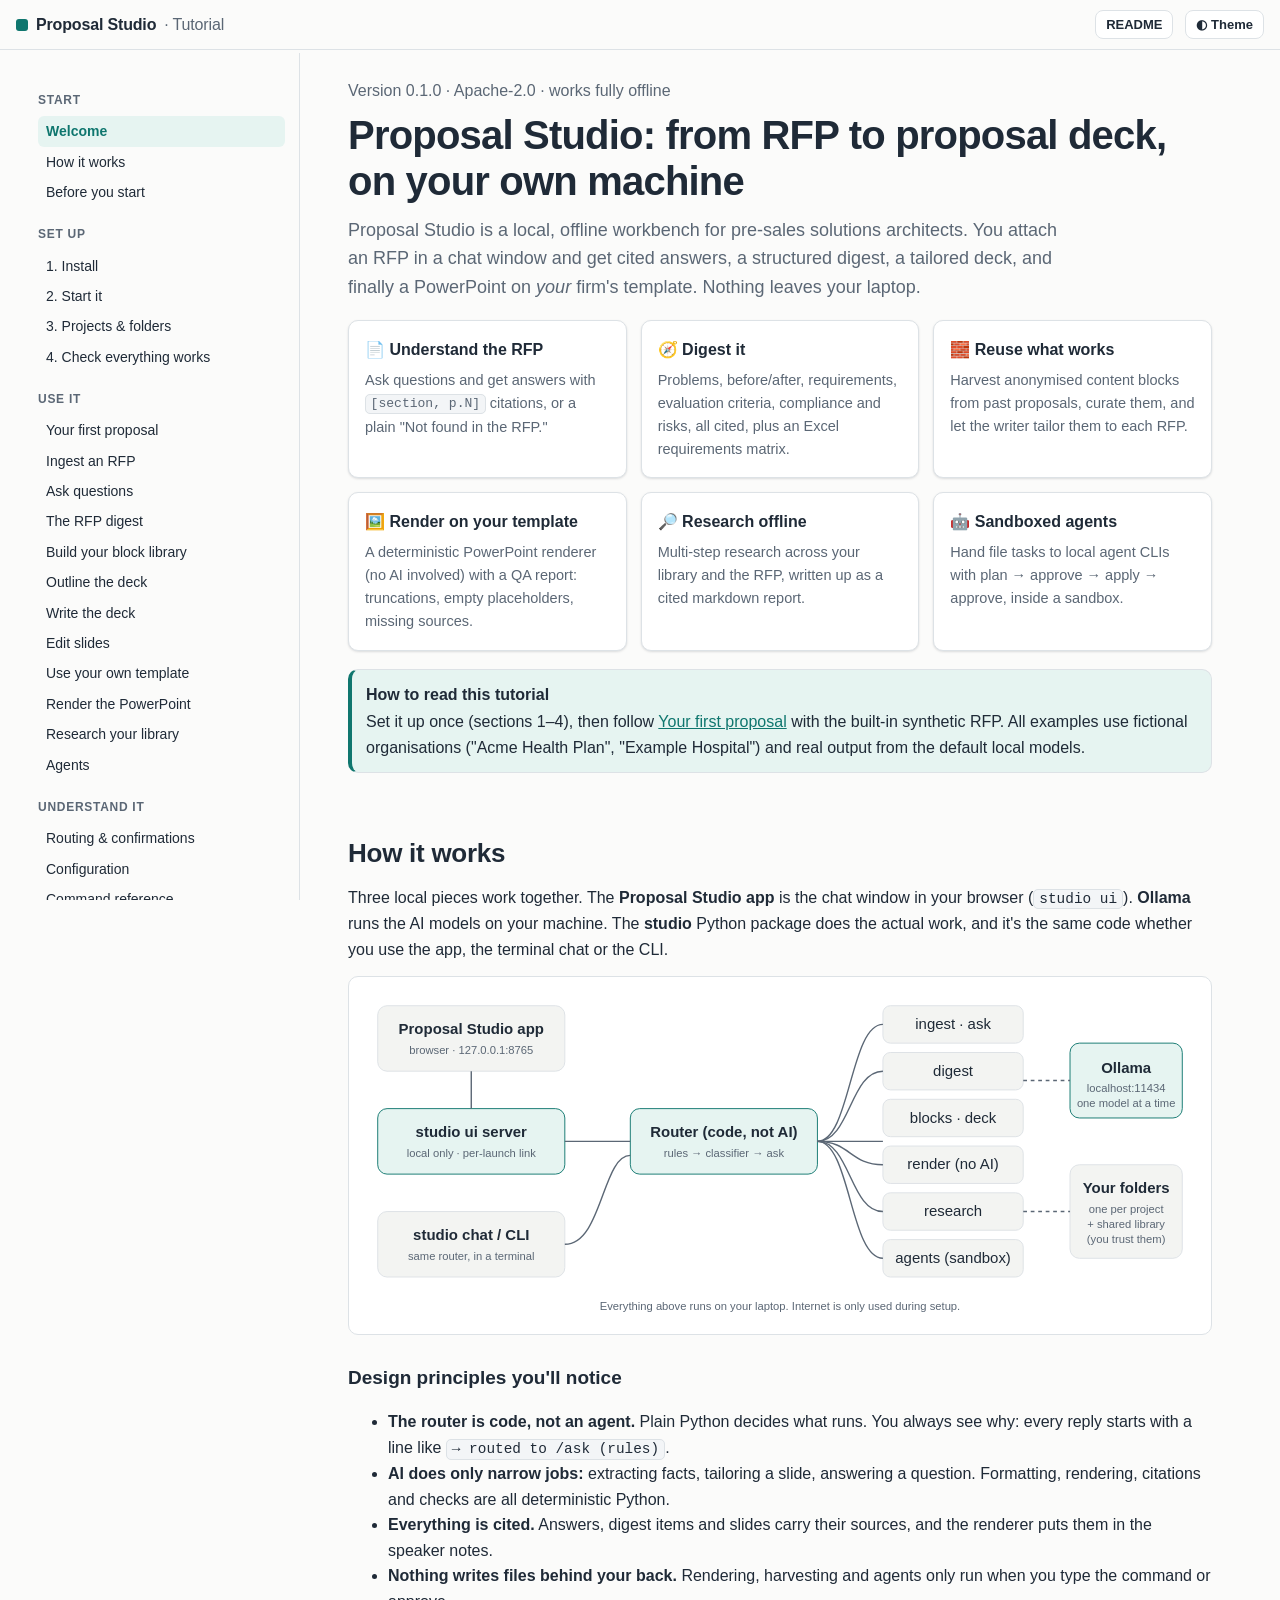
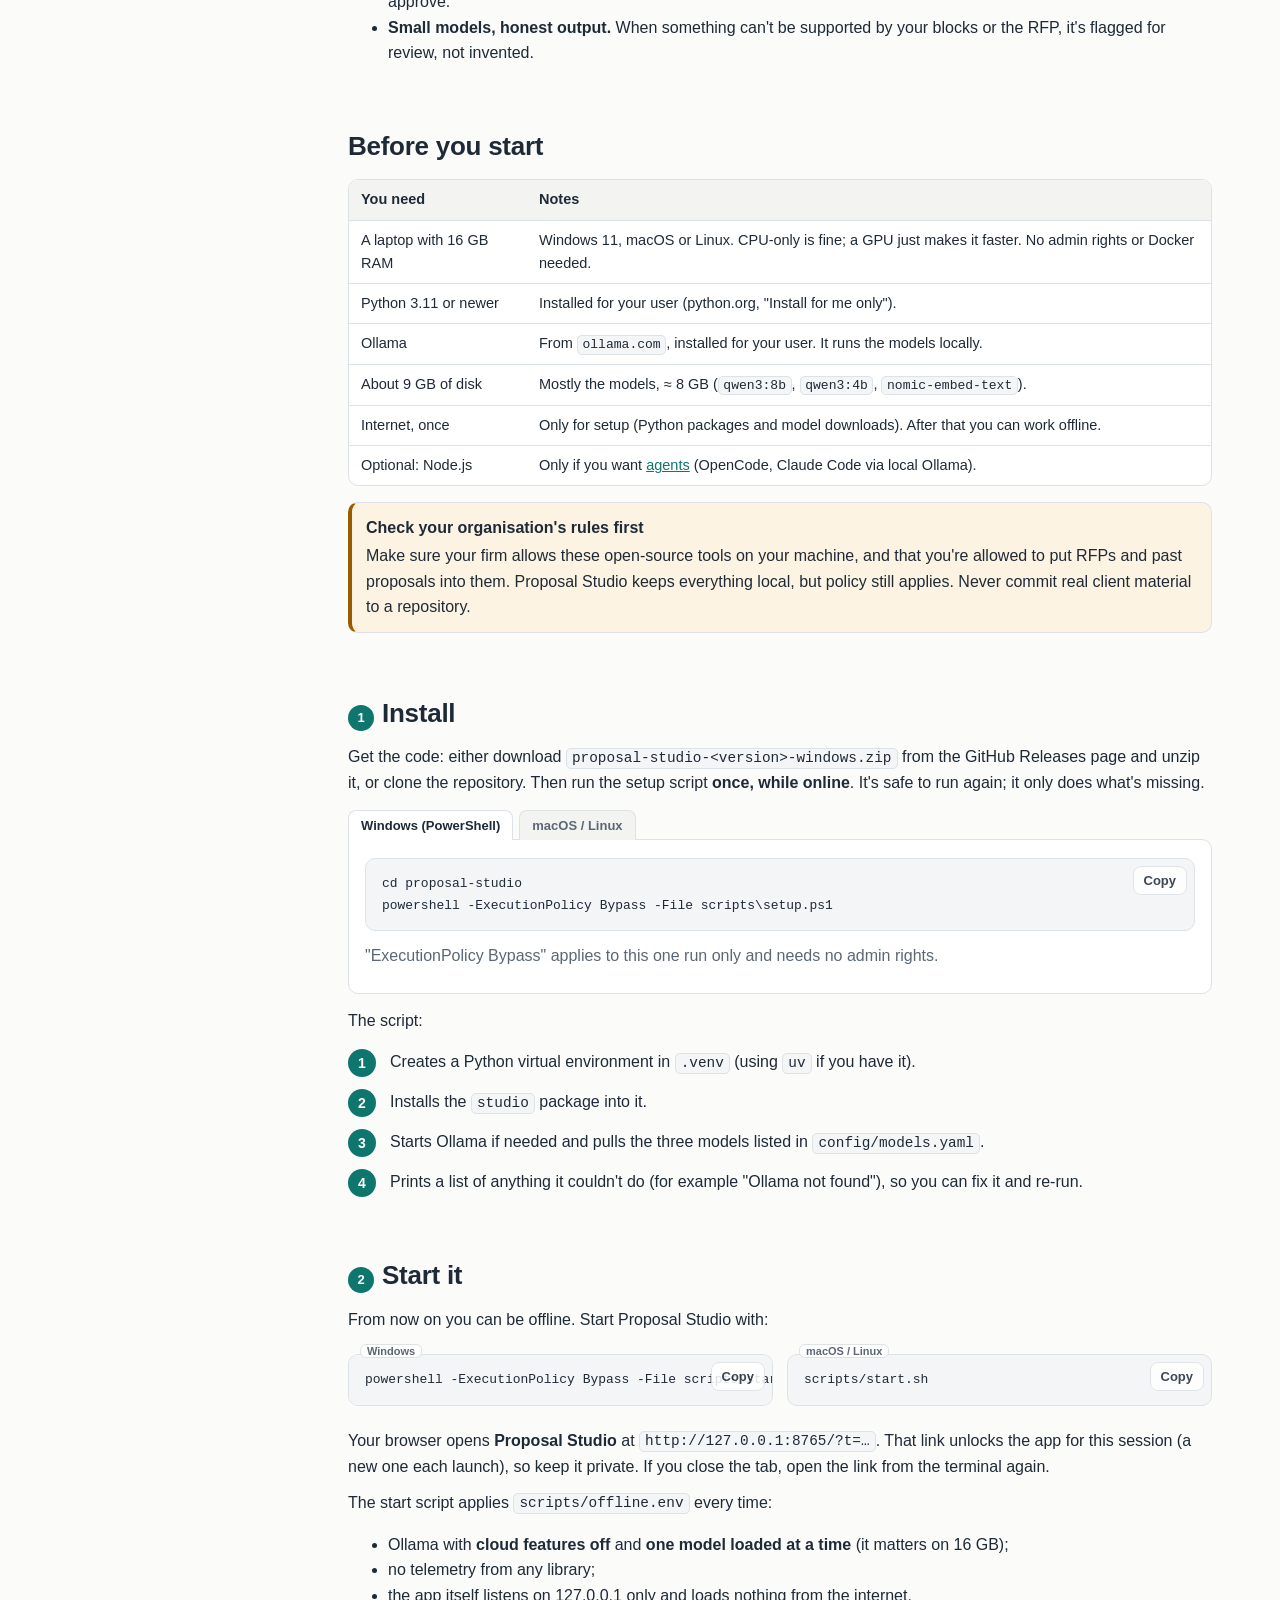
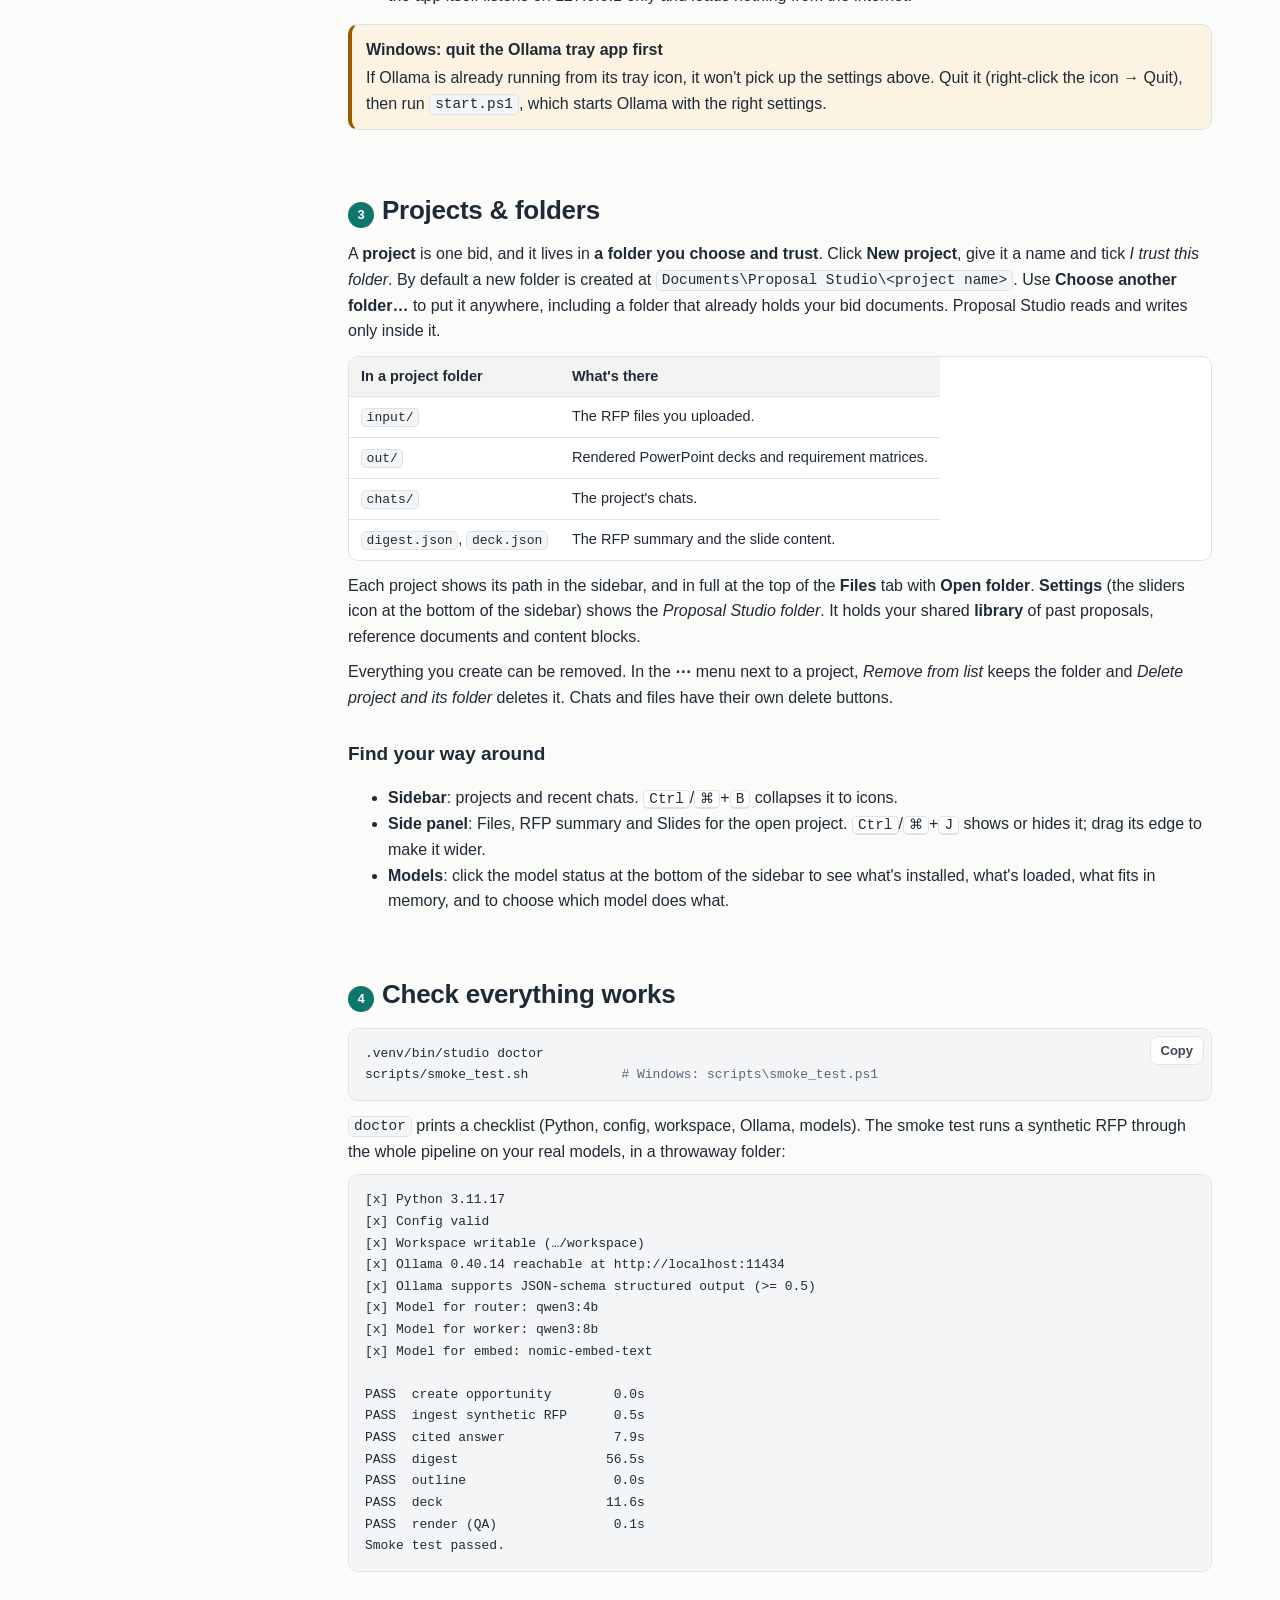
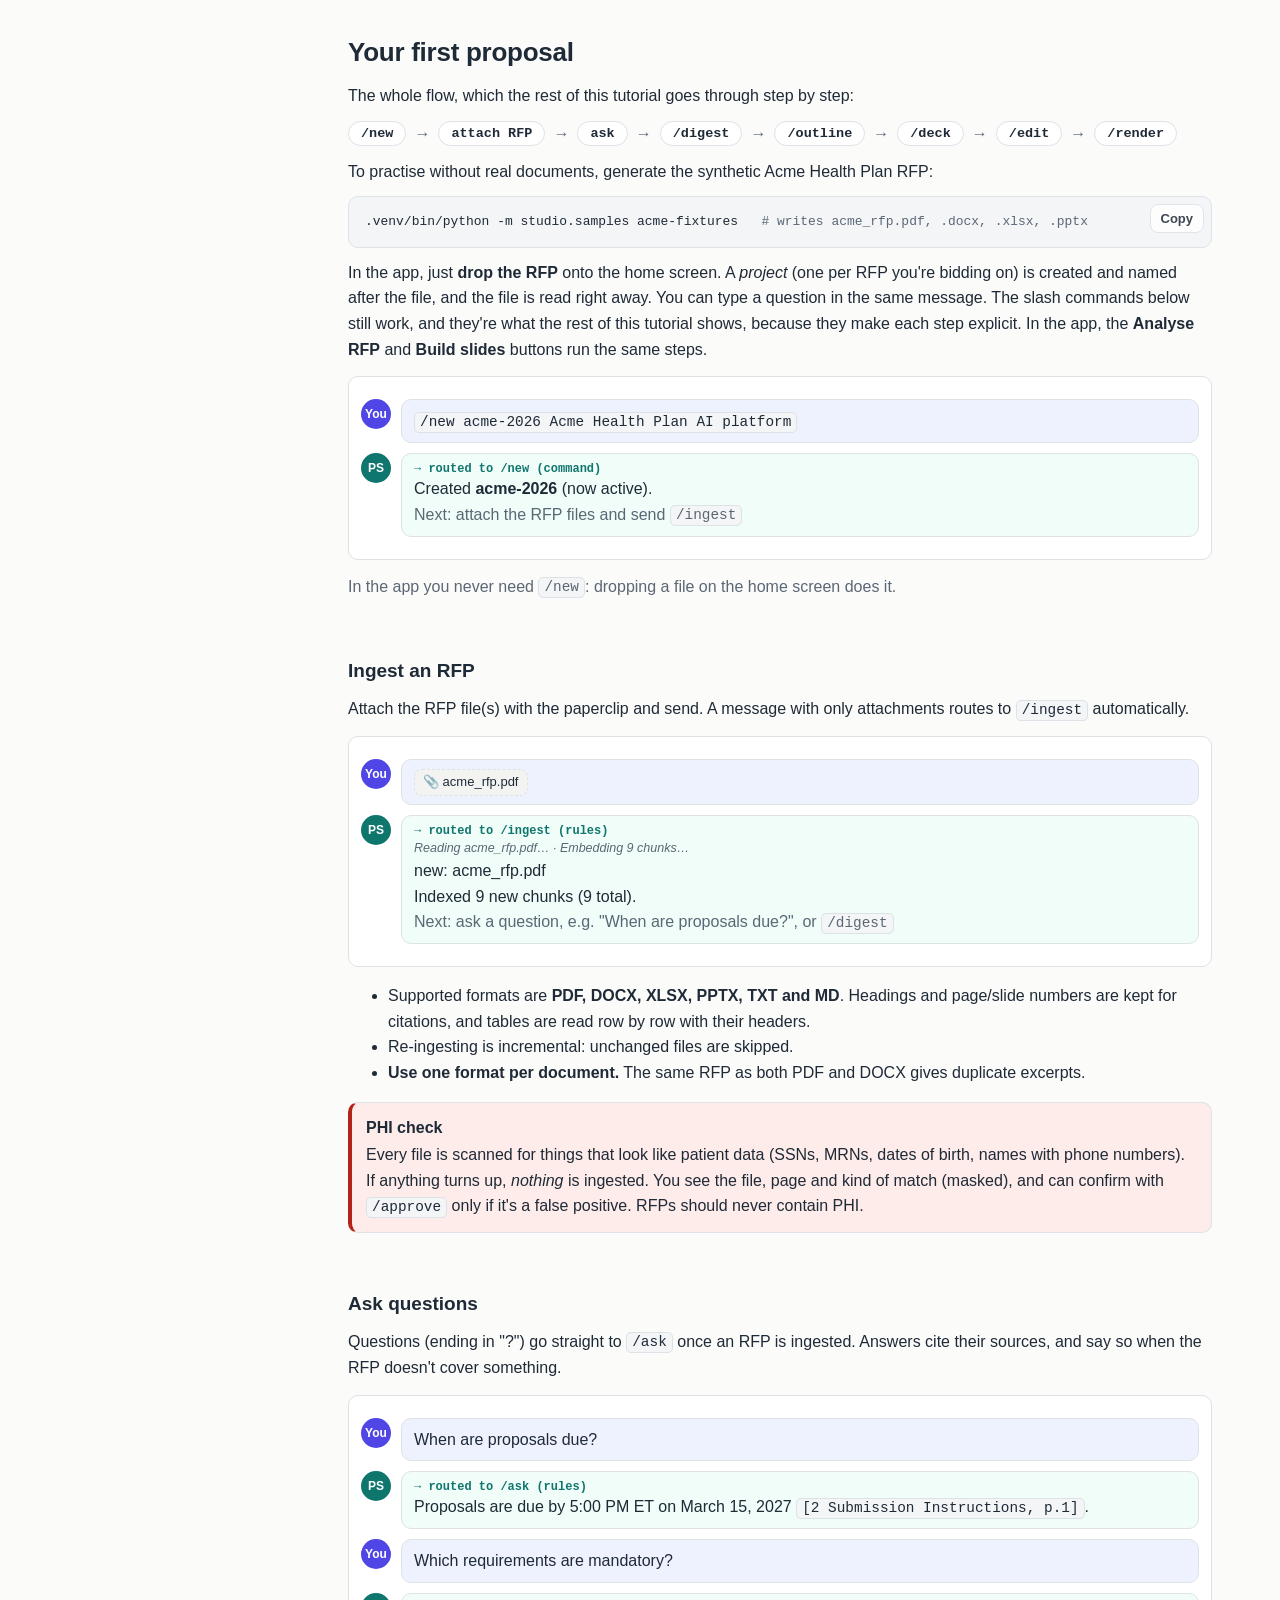
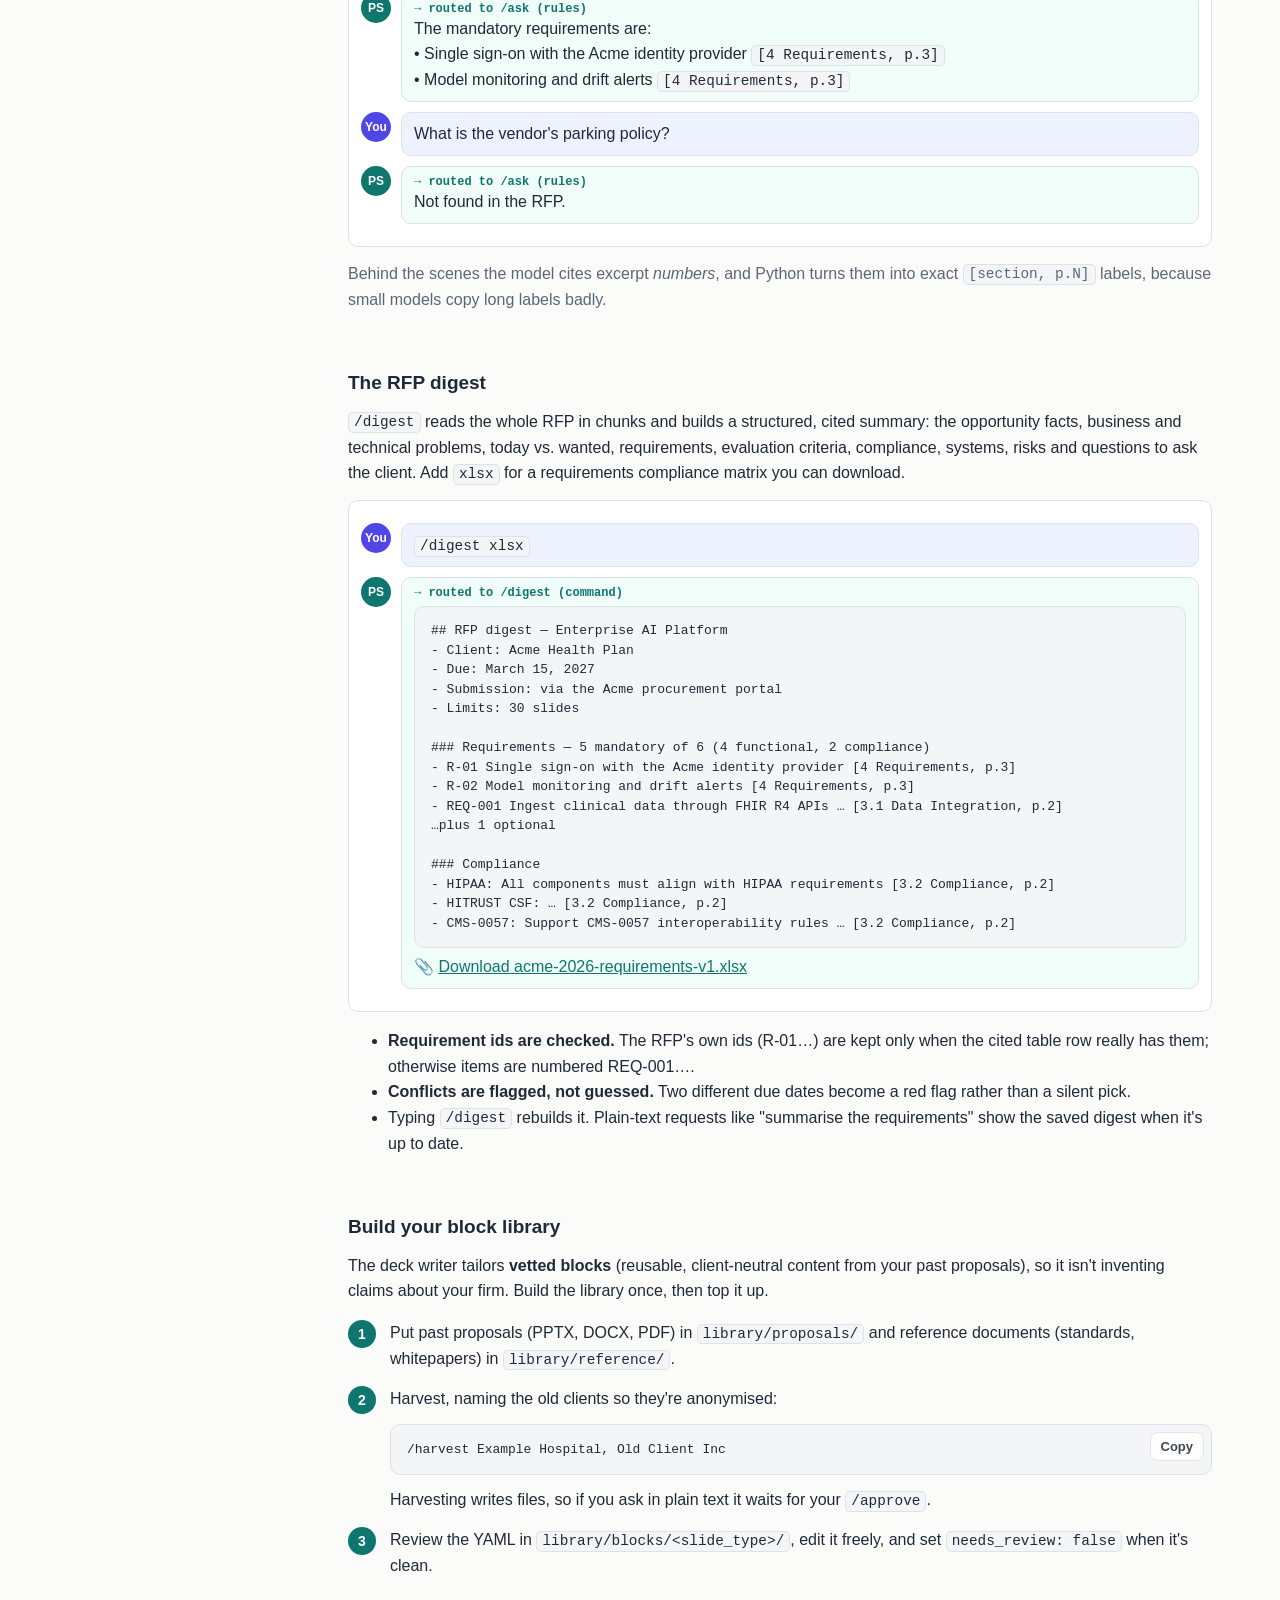
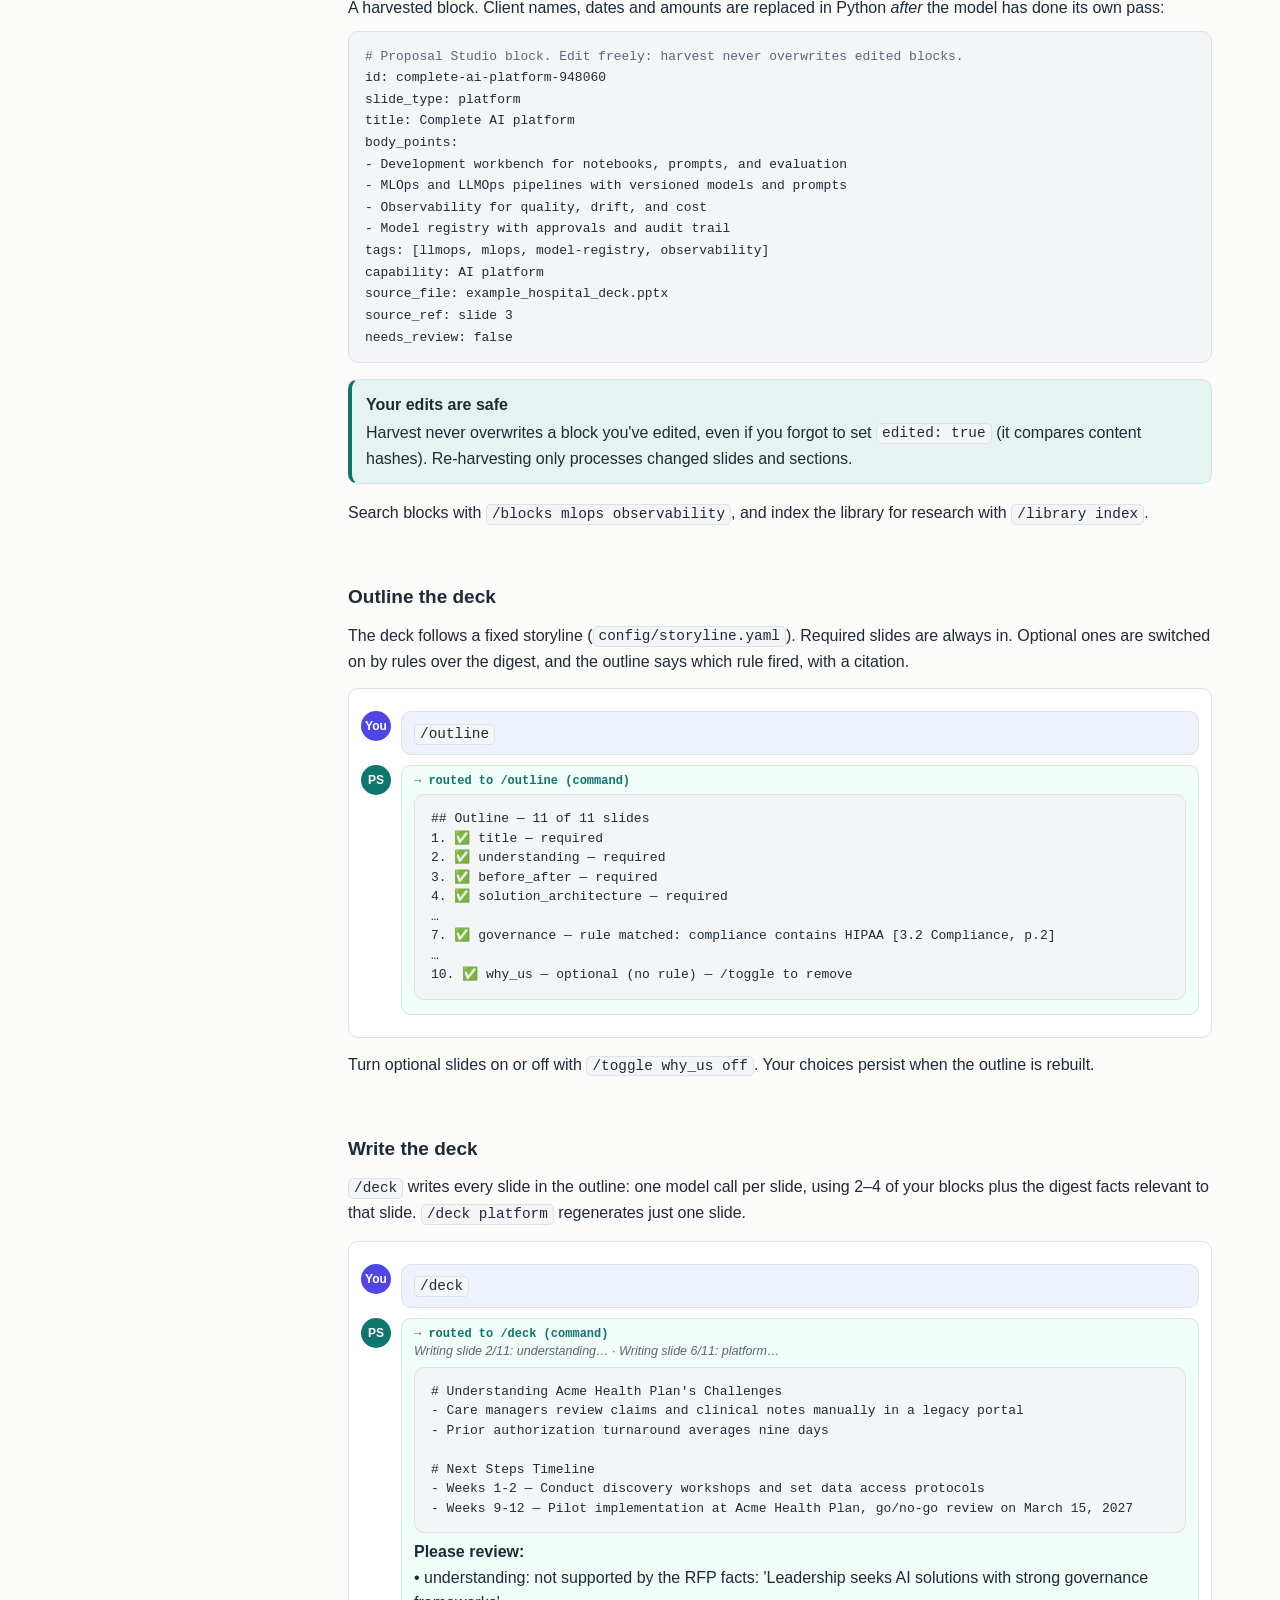
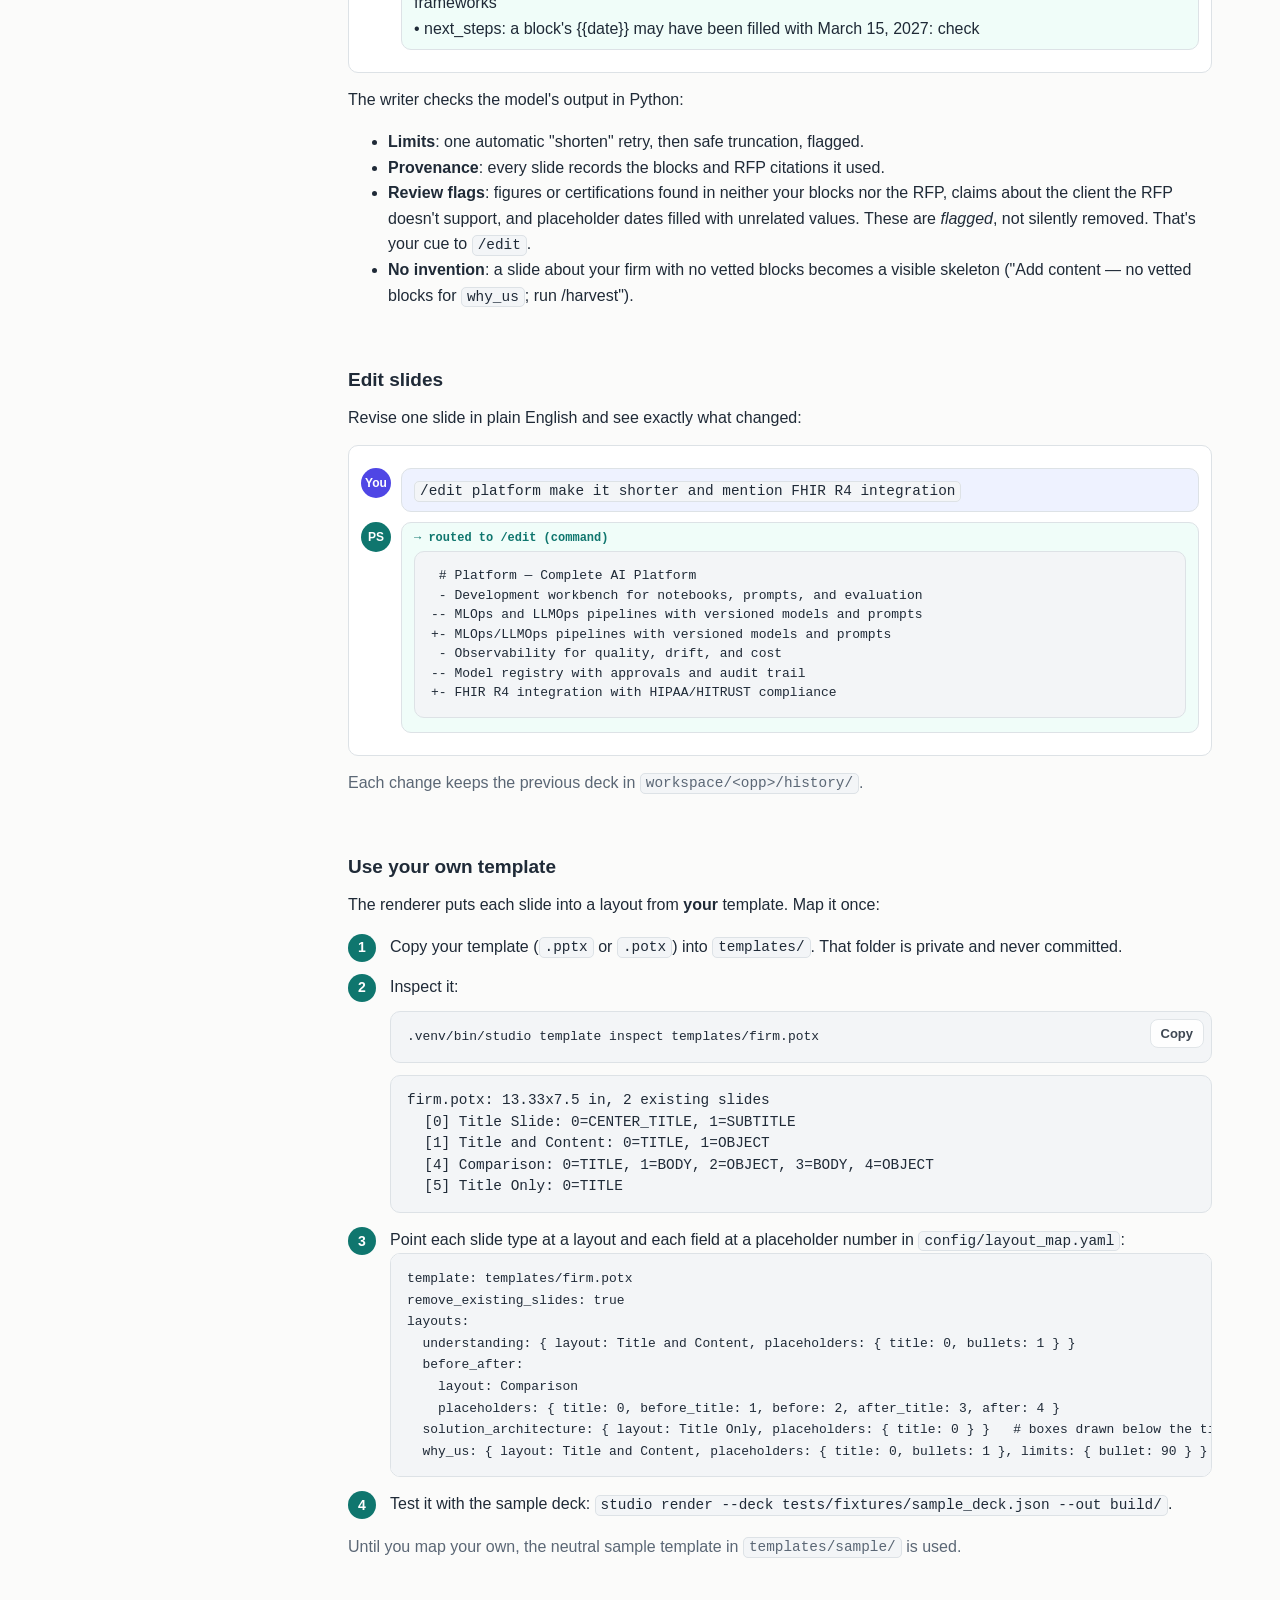
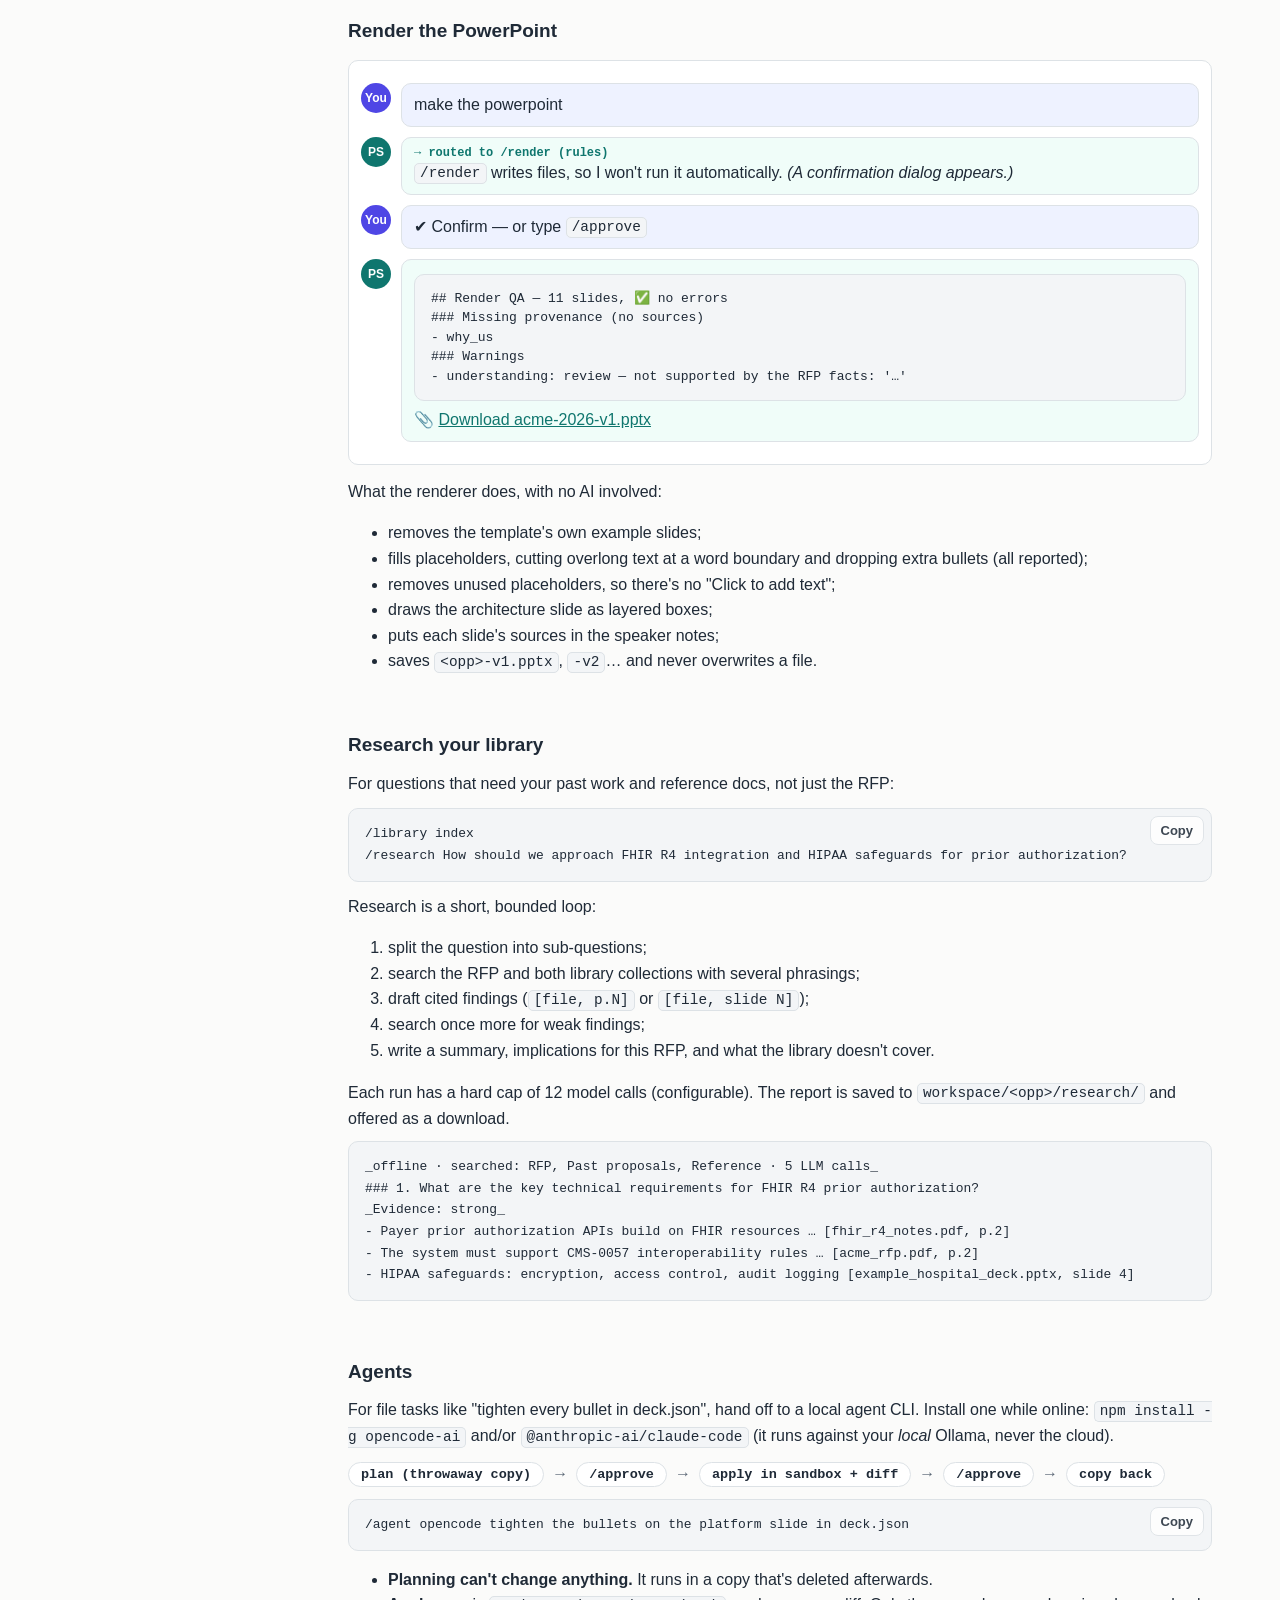
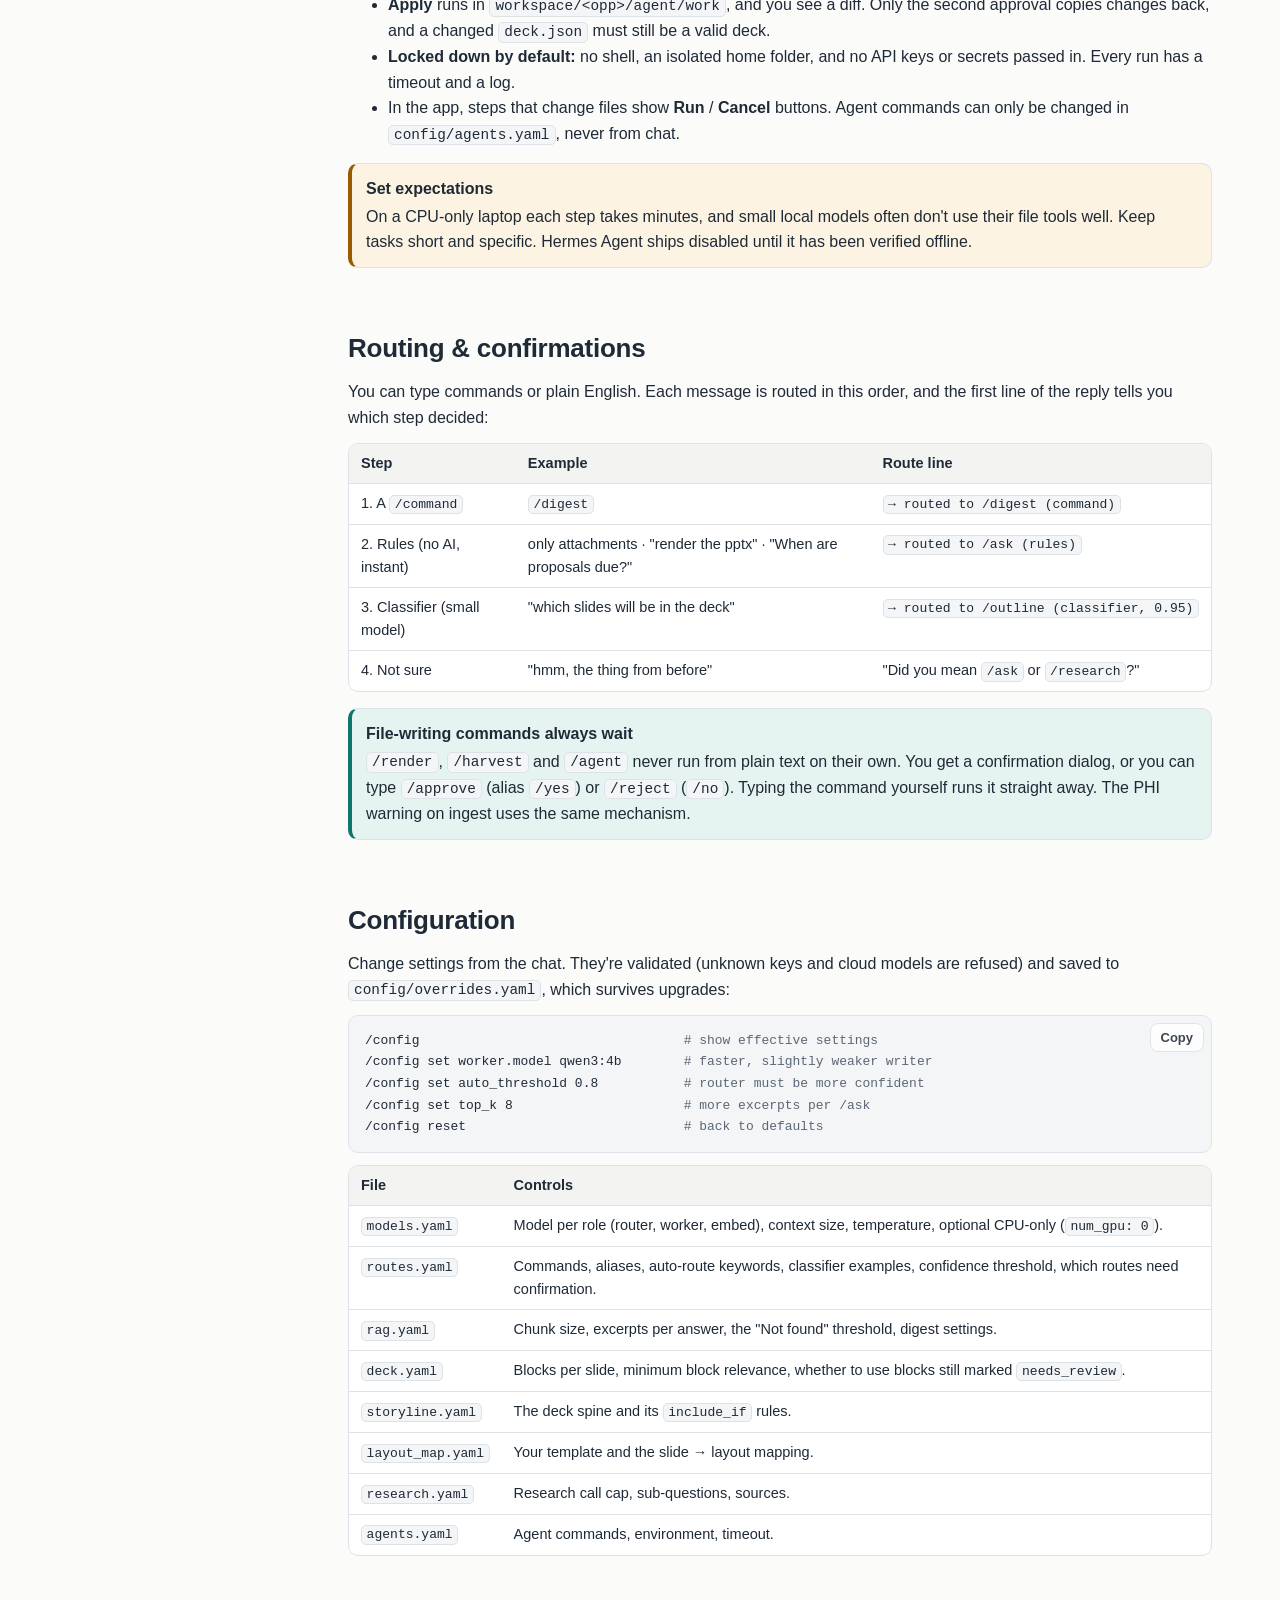
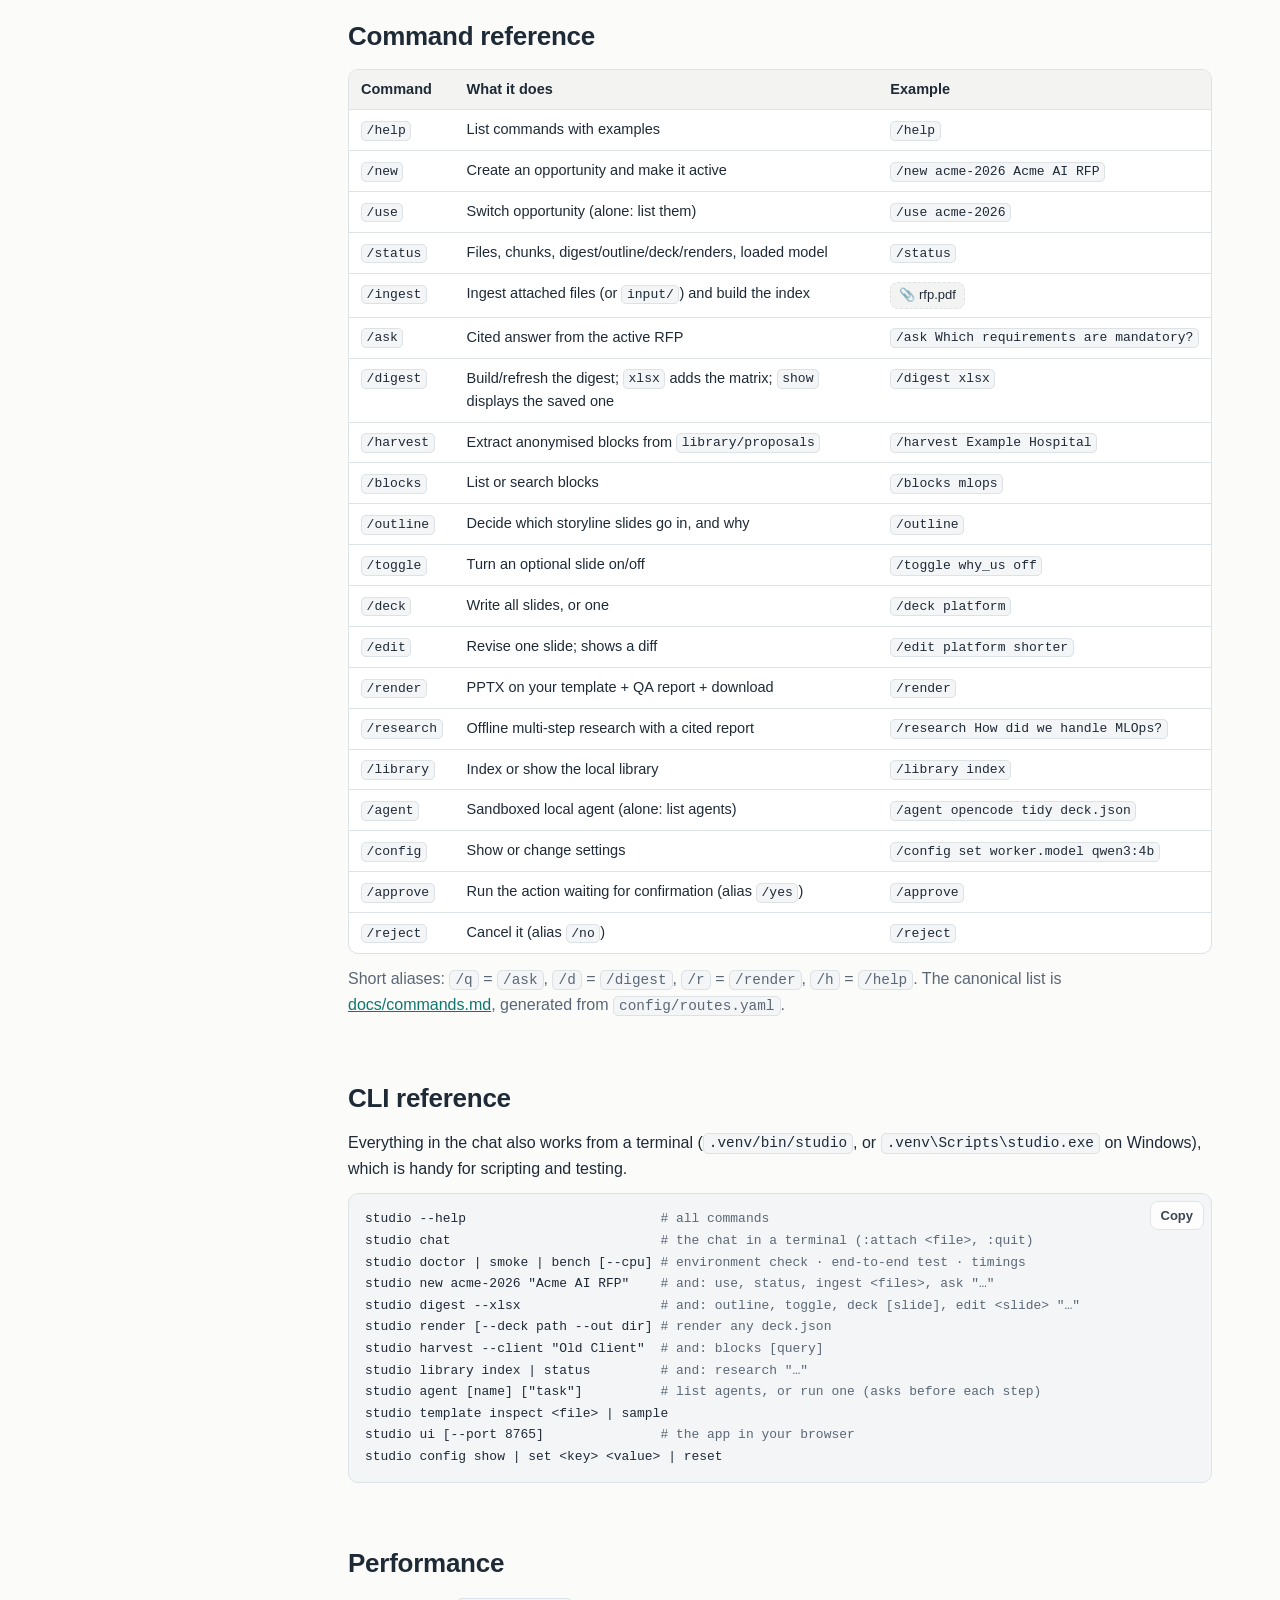
==== commit 293d2ac5: "docs: projects-as-folders, where files live, removing and deleting Co-Authored-By: Claude Opus 5.5 <" ====
--- a/vibes/tutorial.html
+++ b/vibes/tutorial.html
@@ -167,7 +167,7 @@
   <h2>Set up</h2>
   <a href="#install">1. Install</a>
   <a href="#start">2. Start it</a>
-  <a href="#workspace">3. Choose a workspace</a>
+  <a href="#workspace">3. Projects &amp; folders</a>
   <a href="#check">4. Check everything works</a>
   <h2>Use it</h2>
   <a href="#first">Your first proposal</a>
@@ -223,7 +223,7 @@
     window in your browser (<code>studio ui</code>). <strong>Ollama</strong> runs the AI models on
     your machine. The <strong>studio</strong> Python package does the actual work, and it's the
     same code whether you use the app, the terminal chat or the CLI.</p>
-  <div class="diagram" role="img" aria-label="Architecture: the Proposal Studio app in the browser talks to the local studio server, which calls the router. The router dispatches to ingest, ask, digest, deck, render, research and agents, which use Ollama on localhost and files in your trusted workspace folder.">
+  <div class="diagram" role="img" aria-label="Architecture: the Proposal Studio app in the browser talks to the local studio server, which calls the router. The router dispatches to ingest, ask, digest, deck, render, research and agents, which use Ollama on localhost and files in the project folders you trusted.">
     <svg viewBox="0 0 900 360" xmlns="http://www.w3.org/2000/svg">
       <rect class="d-box" x="20" y="20" width="200" height="70" rx="10"/>
       <text x="120" y="50" text-anchor="middle" font-weight="700">Proposal Studio app</text>
@@ -255,10 +255,10 @@
       <text x="820" y="112" text-anchor="middle" class="d-small">localhost:11434</text>
       <text x="820" y="128" text-anchor="middle" class="d-small">one model at a time</text>
       <rect class="d-box" x="760" y="190" width="120" height="100" rx="10"/>
-      <text x="820" y="220" text-anchor="middle" font-weight="700">Workspace</text>
-      <text x="820" y="242" text-anchor="middle" class="d-small">projects/</text>
-      <text x="820" y="258" text-anchor="middle" class="d-small">library/</text>
-      <text x="820" y="274" text-anchor="middle" class="d-small">(you trust it)</text>
+      <text x="820" y="220" text-anchor="middle" font-weight="700">Your folders</text>
+      <text x="820" y="242" text-anchor="middle" class="d-small">one per project</text>
+      <text x="820" y="258" text-anchor="middle" class="d-small">+ shared library</text>
+      <text x="820" y="274" text-anchor="middle" class="d-small">(you trust them)</text>
       <path class="d-line" d="M710 100 H760" stroke-dasharray="4 4"/><path class="d-line" d="M710 240 H760" stroke-dasharray="4 4"/>
       <text x="450" y="345" text-anchor="middle" class="d-small">Everything above runs on your laptop. Internet is only used during setup.</text>
     </svg>
@@ -355,21 +355,30 @@
 
 <!-- ====================================================================================== -->
 <section id="workspace">
-  <h2 class="sec"><span class="num">3</span>Choose a workspace folder</h2>
-  <p>The first time the app opens, it asks which <strong>workspace folder</strong> it may read and
-    write, for example <code>Documents\Bids\Acme 2026</code>. Browse to it (or use
-    <strong>New folder</strong>), click <strong>Use this folder</strong>, then confirm
-    <strong>Trust and open</strong>. Nothing outside that folder is touched.</p>
+  <h2 class="sec"><span class="num">3</span>Projects &amp; folders</h2>
+  <p>A <strong>project</strong> is one bid, and it lives in <strong>a folder you choose and
+    trust</strong>. Click <strong>New project</strong>, give it a name and tick <em>I trust this
+    folder</em>. By default a new folder is created at
+    <code>Documents\Proposal Studio\&lt;project name&gt;</code>. Use <strong>Choose another
+    folder…</strong> to put it anywhere, including a folder that already holds your bid documents.
+    Proposal Studio reads and writes only inside it.</p>
   <table>
-    <thead><tr><th>Inside the workspace</th><th>What's there</th></tr></thead>
+    <thead><tr><th>In a project folder</th><th>What's there</th></tr></thead>
     <tbody>
-      <tr><td><code>projects/</code></td><td>One folder per bid: uploaded files, chats, the search index, the digest, <code>deck.json</code>, rendered PPTX files.</td></tr>
-      <tr><td><code>library/</code></td><td>Your past proposals, reference documents and curated content blocks.</td></tr>
-      <tr><td><code>.studio/</code></td><td>The workspace marker, caches and logs.</td></tr>
+      <tr><td><code>input/</code></td><td>The RFP files you uploaded.</td></tr>
+      <tr><td><code>out/</code></td><td>Rendered PowerPoint decks and requirement matrices.</td></tr>
+      <tr><td><code>chats/</code></td><td>The project's chats.</td></tr>
+      <tr><td><code>digest.json</code>, <code>deck.json</code></td><td>The RFP summary and the slide content.</td></tr>
     </tbody>
   </table>
-  <p>Switch workspaces from the folder name at the top of the sidebar. Tick <em>Open this
-    workspace automatically next time</em> to skip the question at launch.</p>
+  <p>Each project shows its path in the sidebar, and in full at the top of the
+    <strong>Files</strong> tab with <strong>Open folder</strong>. <strong>Settings</strong> (the
+    sliders icon at the bottom of the sidebar) shows the <em>Proposal Studio folder</em>. It
+    holds your shared <strong>library</strong> of past proposals, reference documents and content
+    blocks.</p>
+  <p>Everything you create can be removed. In the <strong>⋯</strong> menu next to a project,
+    <em>Remove from list</em> keeps the folder and <em>Delete project and its folder</em> deletes
+    it. Chats and files have their own delete buttons.</p>
   <h3>Find your way around</h3>
   <ul>
     <li><strong>Sidebar</strong>: projects and recent chats. <kbd>Ctrl</kbd>/<kbd>⌘</kbd>+<kbd>B</kbd> collapses it to icons.</li>
@@ -817,7 +826,7 @@
 studio library index | status         <span class="c"># and: research "…"</span>
 studio agent [name] ["task"]          <span class="c"># list agents, or run one (asks before each step)</span>
 studio template inspect &lt;file&gt; | sample
-studio ui [--port 8765] [--workspace path]  <span class="c"># the app in your browser</span>
+studio ui [--port 8765]               <span class="c"># the app in your browser</span>
 studio config show | set &lt;key&gt; &lt;value&gt; | reset</code></pre></div>
 </section>
 
@@ -848,7 +857,7 @@
   <h2 class="sec">Privacy &amp; data</h2>
   <div class="grid2">
     <div class="card"><h4>Stays on your machine</h4><p>Models (local Ollama, cloud models refused), the UI (offline mode, 127.0.0.1), embeddings, agents (local models, isolated, no keys passed). No telemetry in Proposal Studio's code.</p></div>
-    <div class="card"><h4>Where your data lives</h4><p>Your trusted workspace folder: <code>projects/</code> (RFPs, chats, decks, reports) and <code>library/</code> (past proposals, blocks). Keep it outside the repository. In the repository, <code>workspace/</code>, <code>library/</code> and your <code>templates/</code> are gitignored, and commit hooks block them.</p></div>
+    <div class="card"><h4>Where your data lives</h4><p>Each project in the folder you chose (RFPs, chats, decks, reports), plus the shared <code>library/</code> in the Proposal Studio folder (shown in Settings). Keep them outside the repository. In the repository, <code>workspace/</code>, <code>library/</code> and your <code>templates/</code> are gitignored, and commit hooks block them.</p></div>
   </div>
   <h4>Before using real documents</h4>
   <ul>
@@ -856,7 +865,7 @@
     <li>☐ You start with <code>scripts/start.*</code>, so the offline environment is applied.</li>
     <li>☐ File Context is off for the Proposal Studio model.</li>
     <li>☐ The Ollama tray app isn't overriding the settings (Windows).</li>
-    <li>☐ Real client files stay in <code>workspace/</code> and <code>library/</code>, never in a repository.</li>
+    <li>☐ Real client files stay in your project folders and library, never in a repository.</li>
   </ul>
   <p class="muted">The PHI scan and the anonymisation are safety nets, not de-identification tools.
     Details: <a href="docs/privacy.md">docs/privacy.md</a>.</p>
@@ -869,8 +878,10 @@
     <p>Start Ollama (<code>scripts/start.*</code> does it), or <code>ollama serve</code>. While online, pull the missing model: <code>ollama pull qwen3:8b</code>.</p></details>
   <details><summary>The page says "Open Proposal Studio from its link"</summary>
     <p>The app only works from the <code>http://127.0.0.1:8765/?t=…</code> link that <code>studio ui</code> prints, which is new each launch. Open it again from the terminal, or restart with <code>scripts/start.*</code>.</p></details>
-  <details><summary>"is a system folder" or "too broad" when choosing a workspace</summary>
-    <p>Pick or create a folder for your bids, e.g. <code>Documents\Bids\Acme</code>. Whole drives, your home folder itself and system folders can't be workspaces.</p></details>
+  <details><summary>"is a system folder" or "too broad" when choosing a project folder</summary>
+    <p>Pick or create a folder for the bid, e.g. <code>Documents\Bids\Acme</code>. Whole drives, your home folder itself and system folders can't be used.</p></details>
+  <details><summary>Where are my files?</summary>
+    <p>The sidebar shows each project's path; the <strong>Files</strong> tab shows it in full with <strong>Open folder</strong>. <strong>Settings</strong> shows the Proposal Studio folder and library.</p></details>
   <details><summary>Port 8765 is already in use</summary>
     <p>Start on another port: <code>studio ui --port 8766</code>.</p></details>
   <details><summary>Answers repeat the same excerpt twice</summary>
@@ -893,20 +904,20 @@
   <details><summary>Why does it flag things instead of fixing them?</summary><p>Small local models sometimes import claims from a past client or invent a figure. Python checks catch these and show them to you. Silently deleting content could hide a real problem, and the final judgement should be yours.</p></details>
   <details><summary>Will it overwrite my files?</summary><p>No. Renders and exports are versioned (<code>-v1</code>, <code>-v2</code>…), deck changes keep history, harvest never overwrites edited blocks, and agents only copy back after your second approval.</p></details>
   <details><summary>Can I use it without the browser?</summary><p>Yes. <code>studio chat</code> is the same chat in a terminal, and every command also exists as <code>studio &lt;command&gt;</code>.</p></details>
-  <details><summary>How do I upgrade?</summary><p>Download the new release (or <code>git pull</code>), and re-run <code>setup</code>. Your workspace folders, <code>templates/</code> and <code>config/overrides.yaml</code> are kept.</p></details>
+  <details><summary>How do I upgrade?</summary><p>Download the new release (or <code>git pull</code>), and re-run <code>setup</code>. Your project folders, the Proposal Studio folder, <code>templates/</code> and <code>config/overrides.yaml</code> are kept.</p></details>
 </section>
 
 <section id="glossary">
   <h2 class="sec">Glossary</h2>
   <table>
     <tbody>
-      <tr><td><strong>Opportunity</strong></td><td>One bid you're working on, with its own folder <code>workspace/&lt;id&gt;/</code> holding the RFP files, index, digest, deck and renders.</td></tr>
+      <tr><td><strong>Project / opportunity</strong></td><td>One bid you're working on, in its own folder (chosen by you in the app; <code>workspace/&lt;id&gt;/</code> in the CLI) holding the RFP files, index, digest, deck and renders.</td></tr>
       <tr><td><strong>Digest</strong></td><td>The structured, cited summary of the RFP (<code>digest.json</code>) that feeds the outline and the deck.</td></tr>
       <tr><td><strong>Block</strong></td><td>A reusable, client-neutral piece of content (title + points + tags) harvested from past proposals and curated by you.</td></tr>
       <tr><td><strong>Storyline / outline</strong></td><td>The fixed deck spine (<code>storyline.yaml</code>), and the per-RFP decision of which slides are in (<code>outline.json</code>).</td></tr>
       <tr><td><strong>Provenance</strong></td><td>The blocks and RFP citations a slide was built from, kept in <code>deck.json</code> and the speaker notes.</td></tr>
       <tr><td><strong>Review flag</strong></td><td>Something a person should check: an unsupported claim, a figure from nowhere, a filled placeholder, a truncation.</td></tr>
-      <tr><td><strong>Workspace</strong></td><td>The folder you trust Proposal Studio to read and write. It holds your projects and library.</td></tr>
+      <tr><td><strong>Proposal Studio folder</strong></td><td>Holds the shared library and the list of your projects; new projects go here by default. Shown in Settings.</td></tr>
       <tr><td><strong>Router role / worker role</strong></td><td>The small model that routes messages (<code>qwen3:4b</code>), and the model that writes and extracts (<code>qwen3:8b</code>).</td></tr>
     </tbody>
   </table>
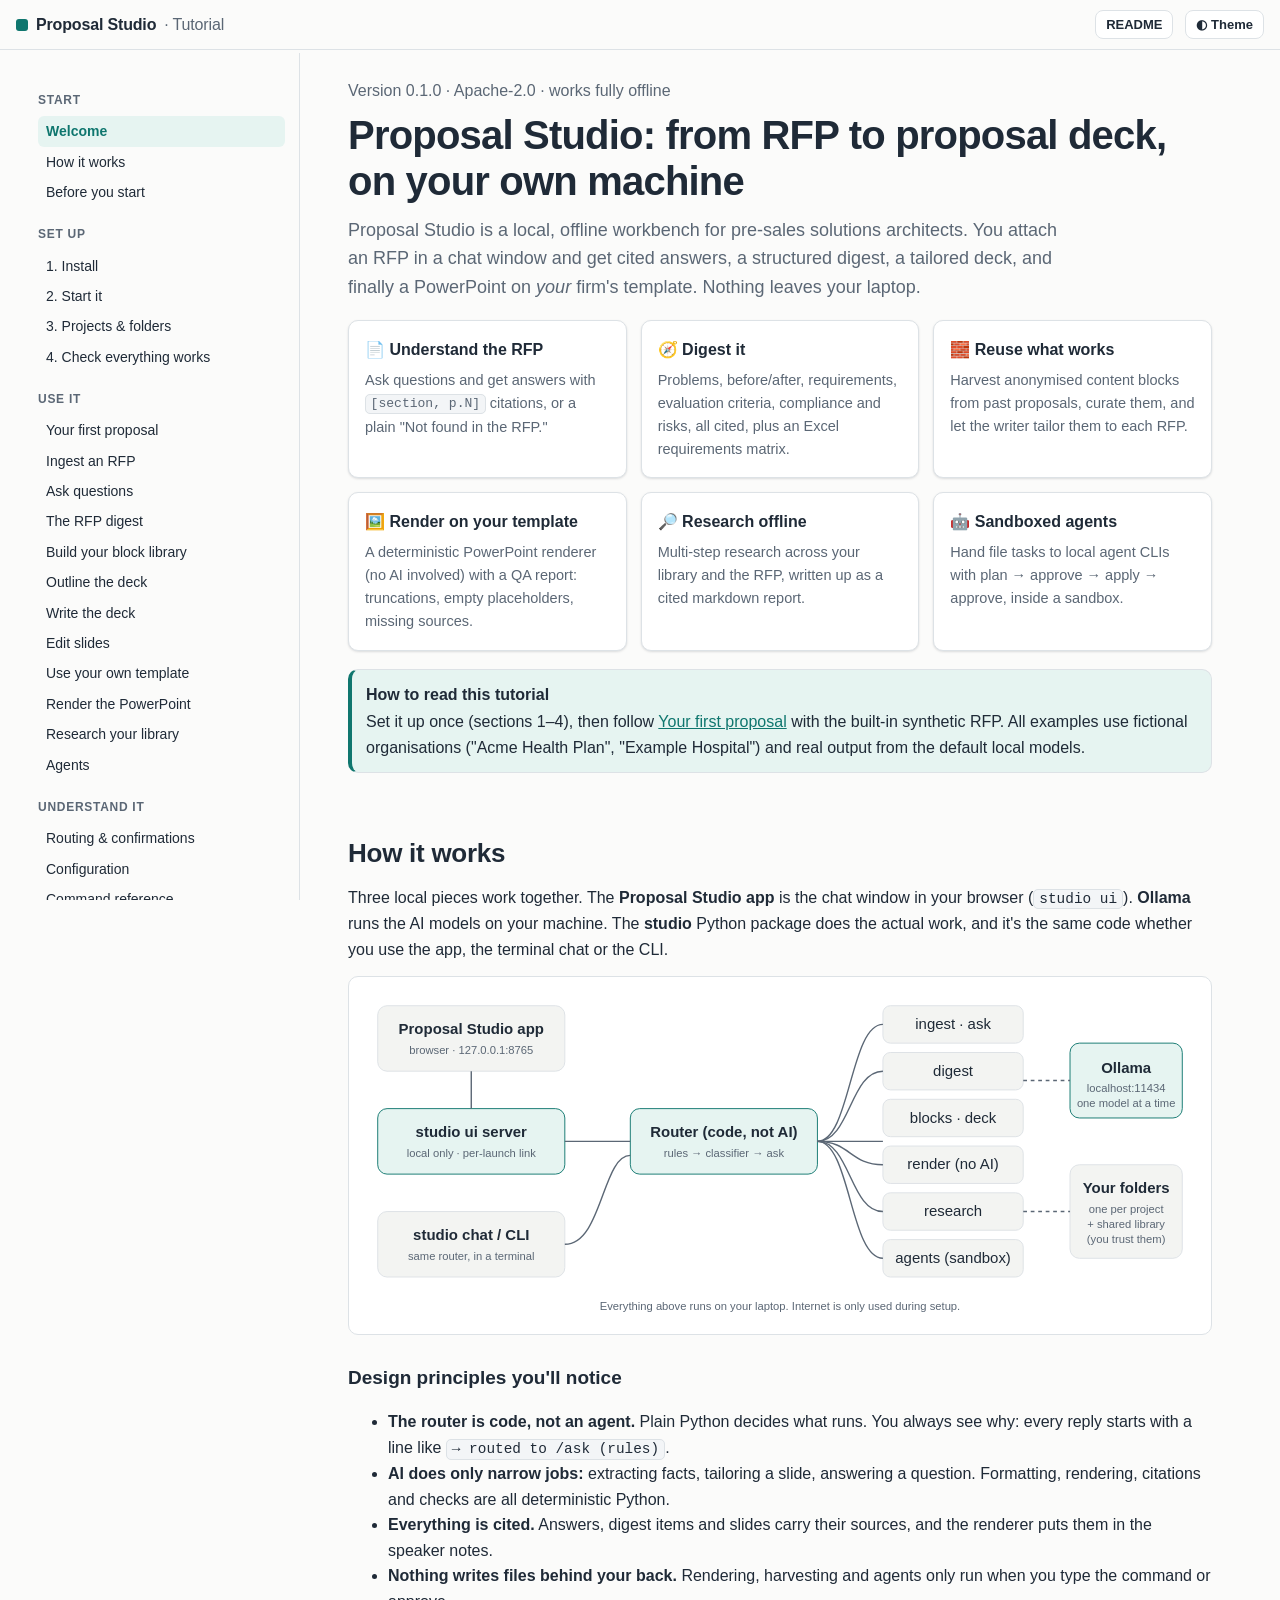
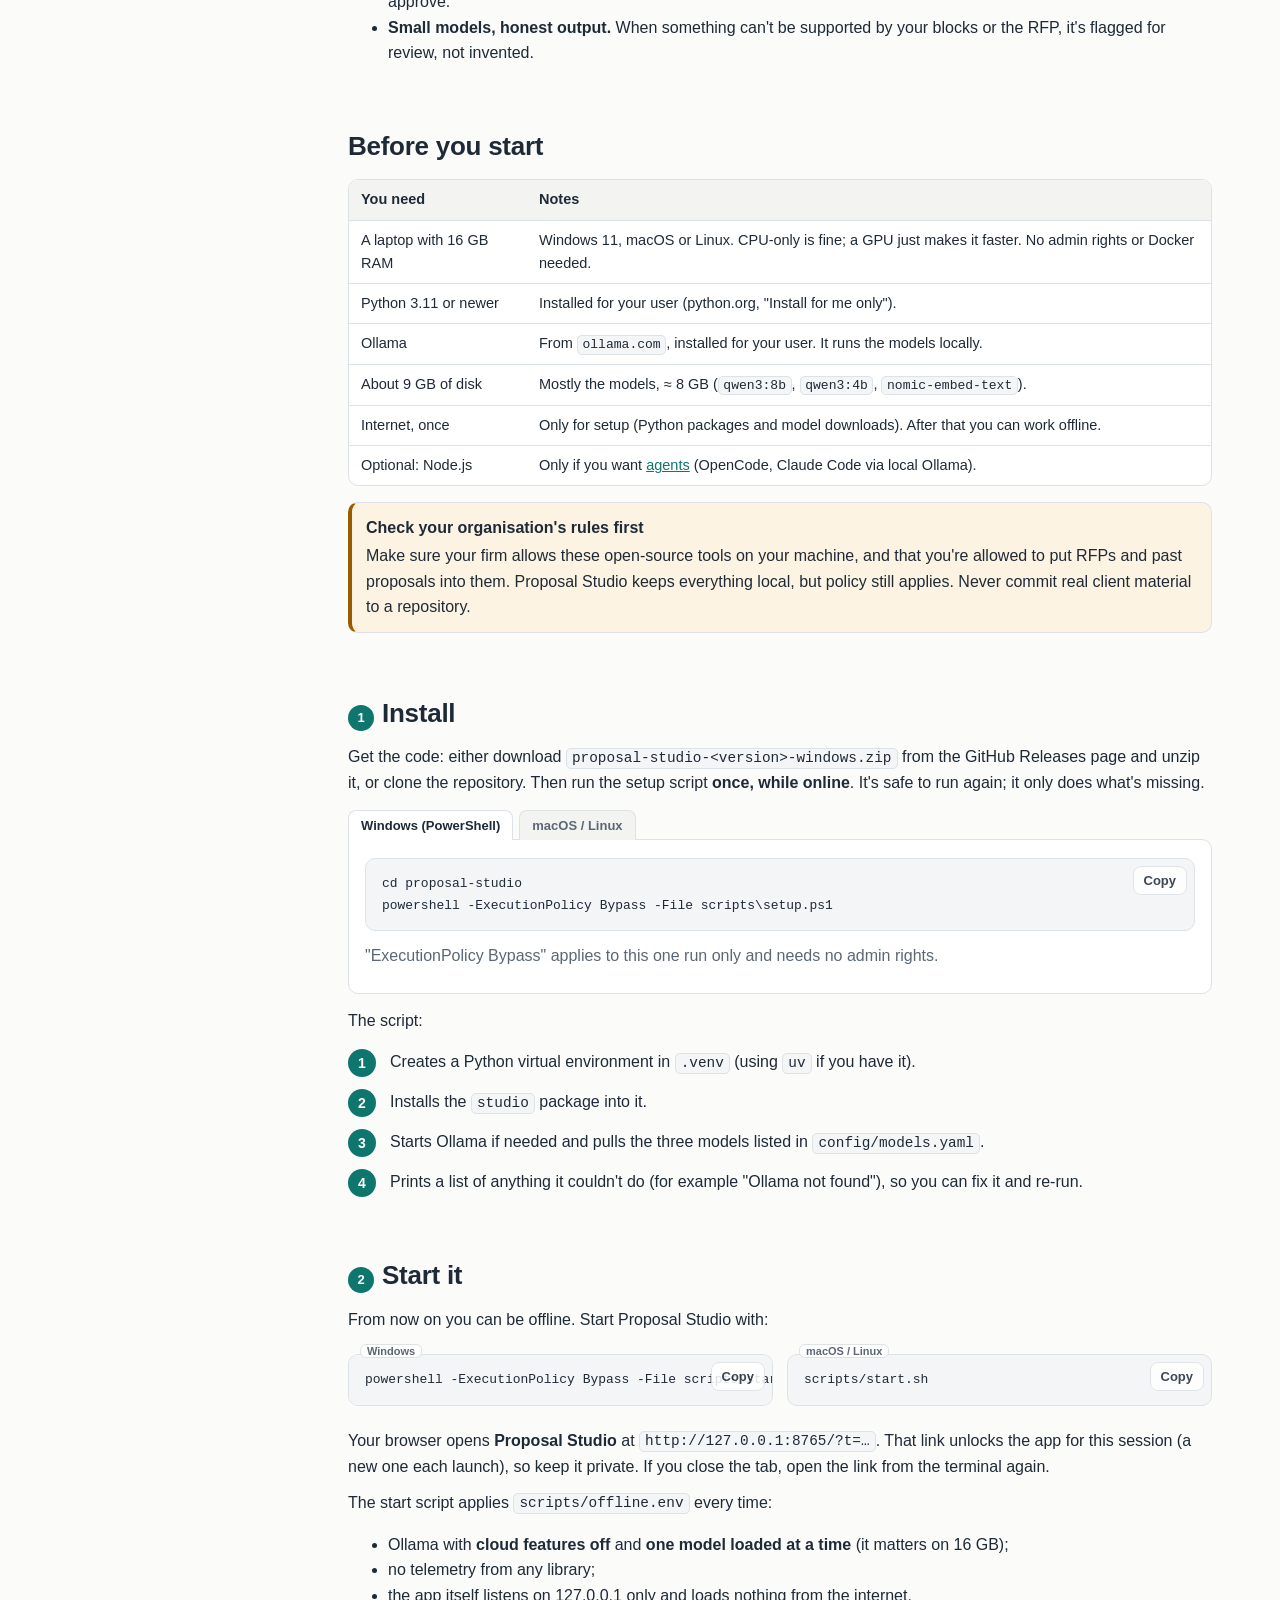
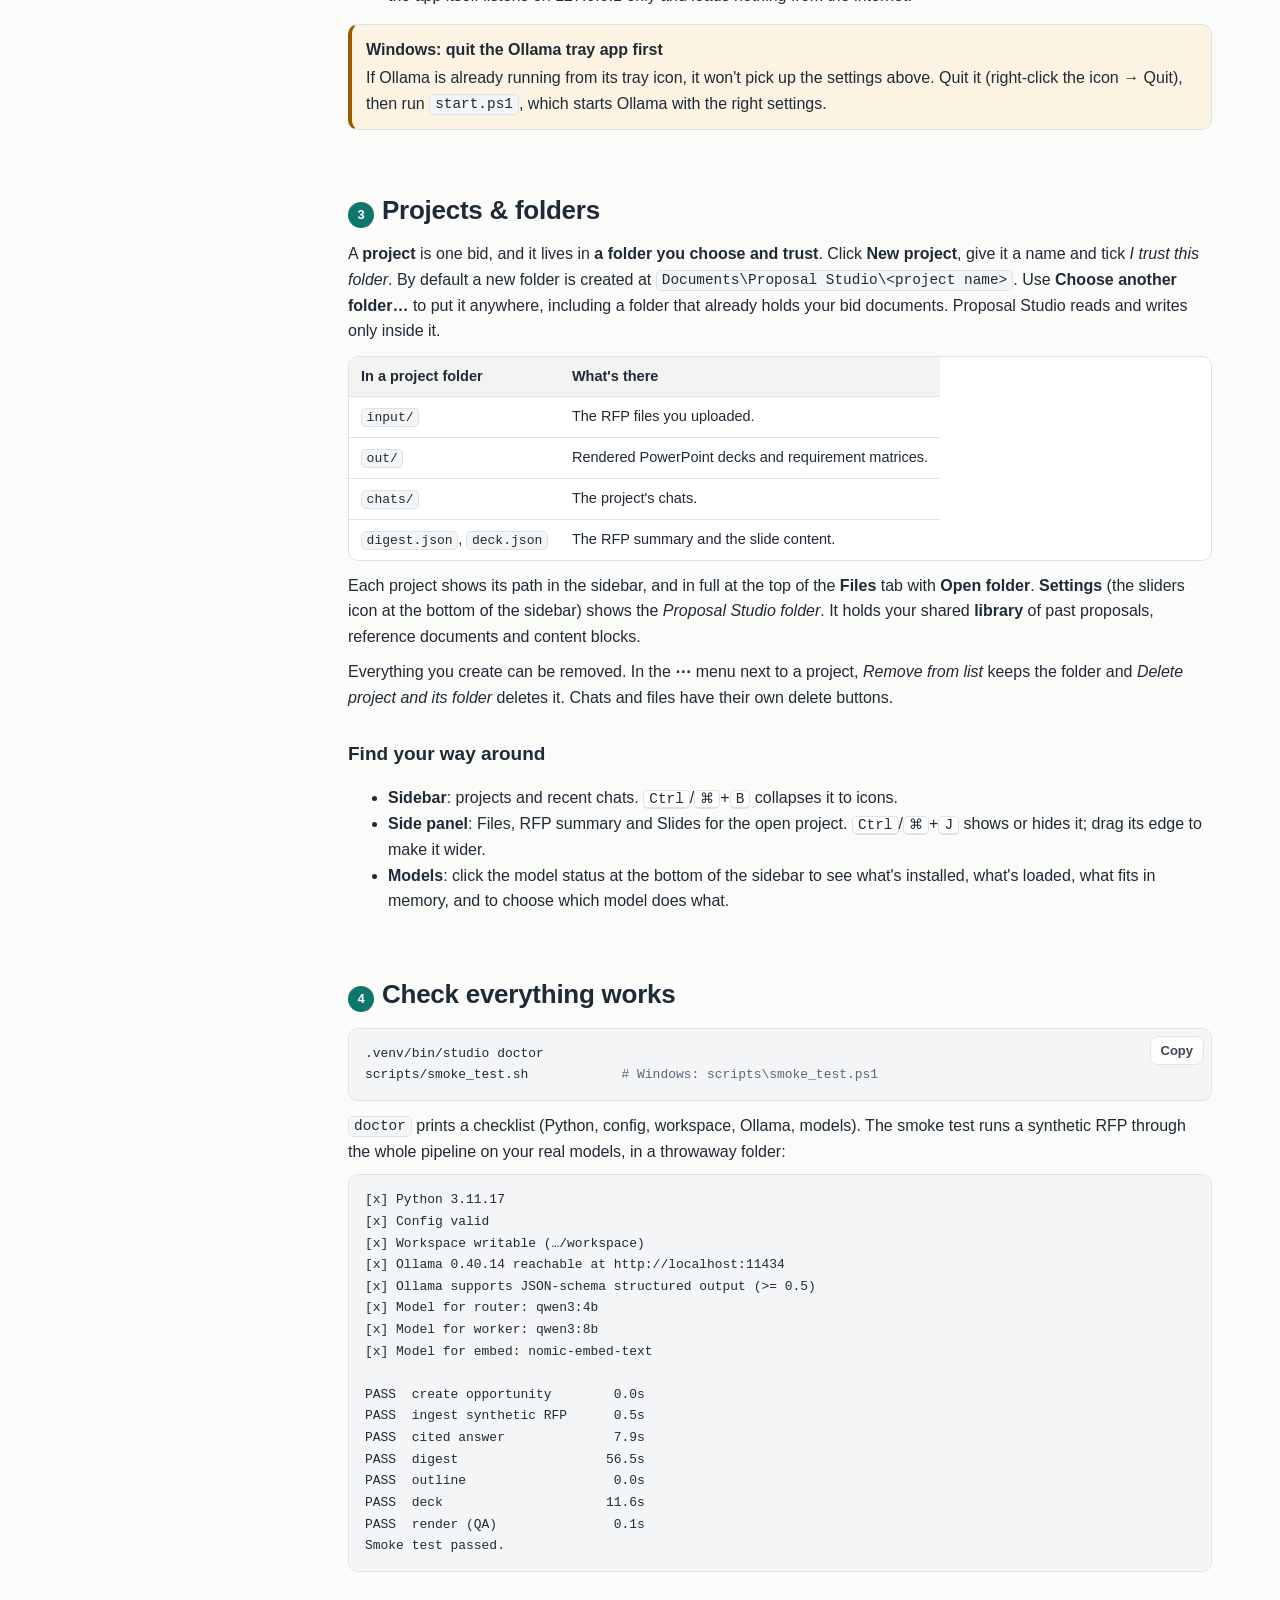
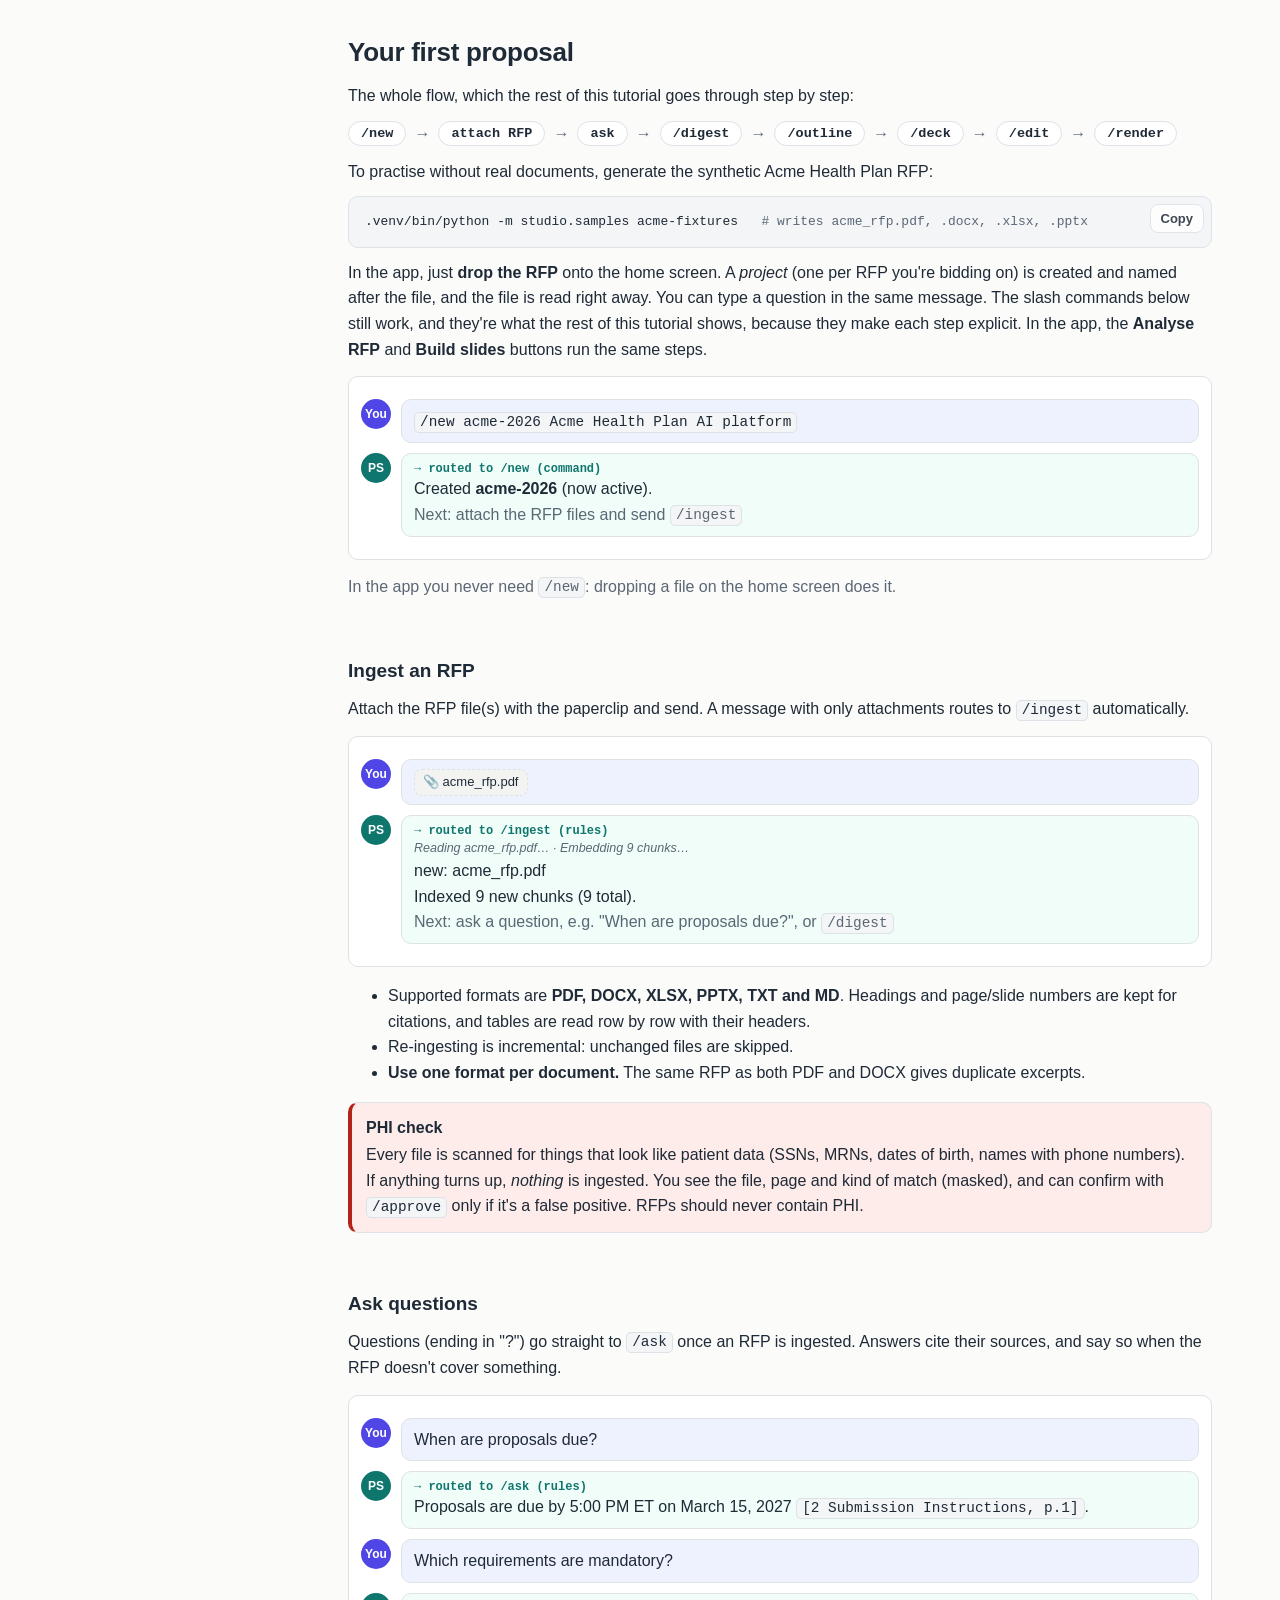
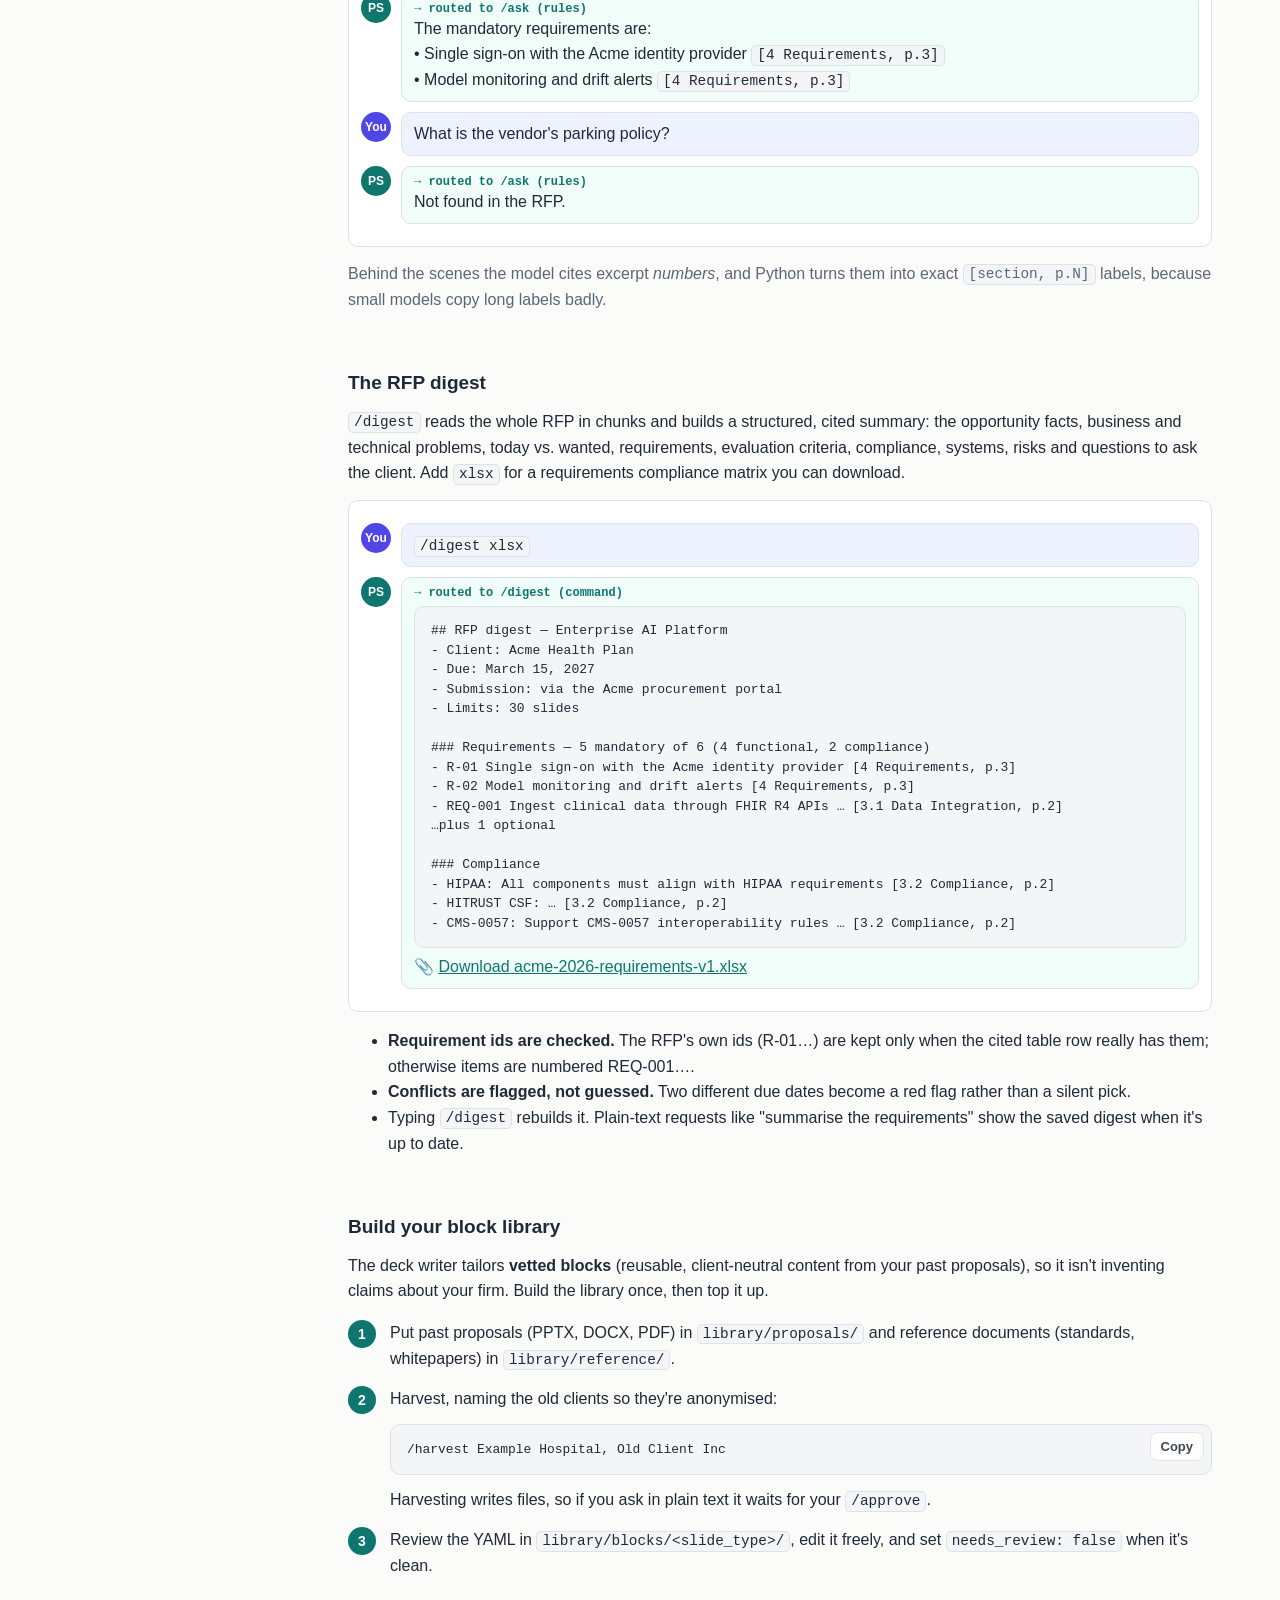
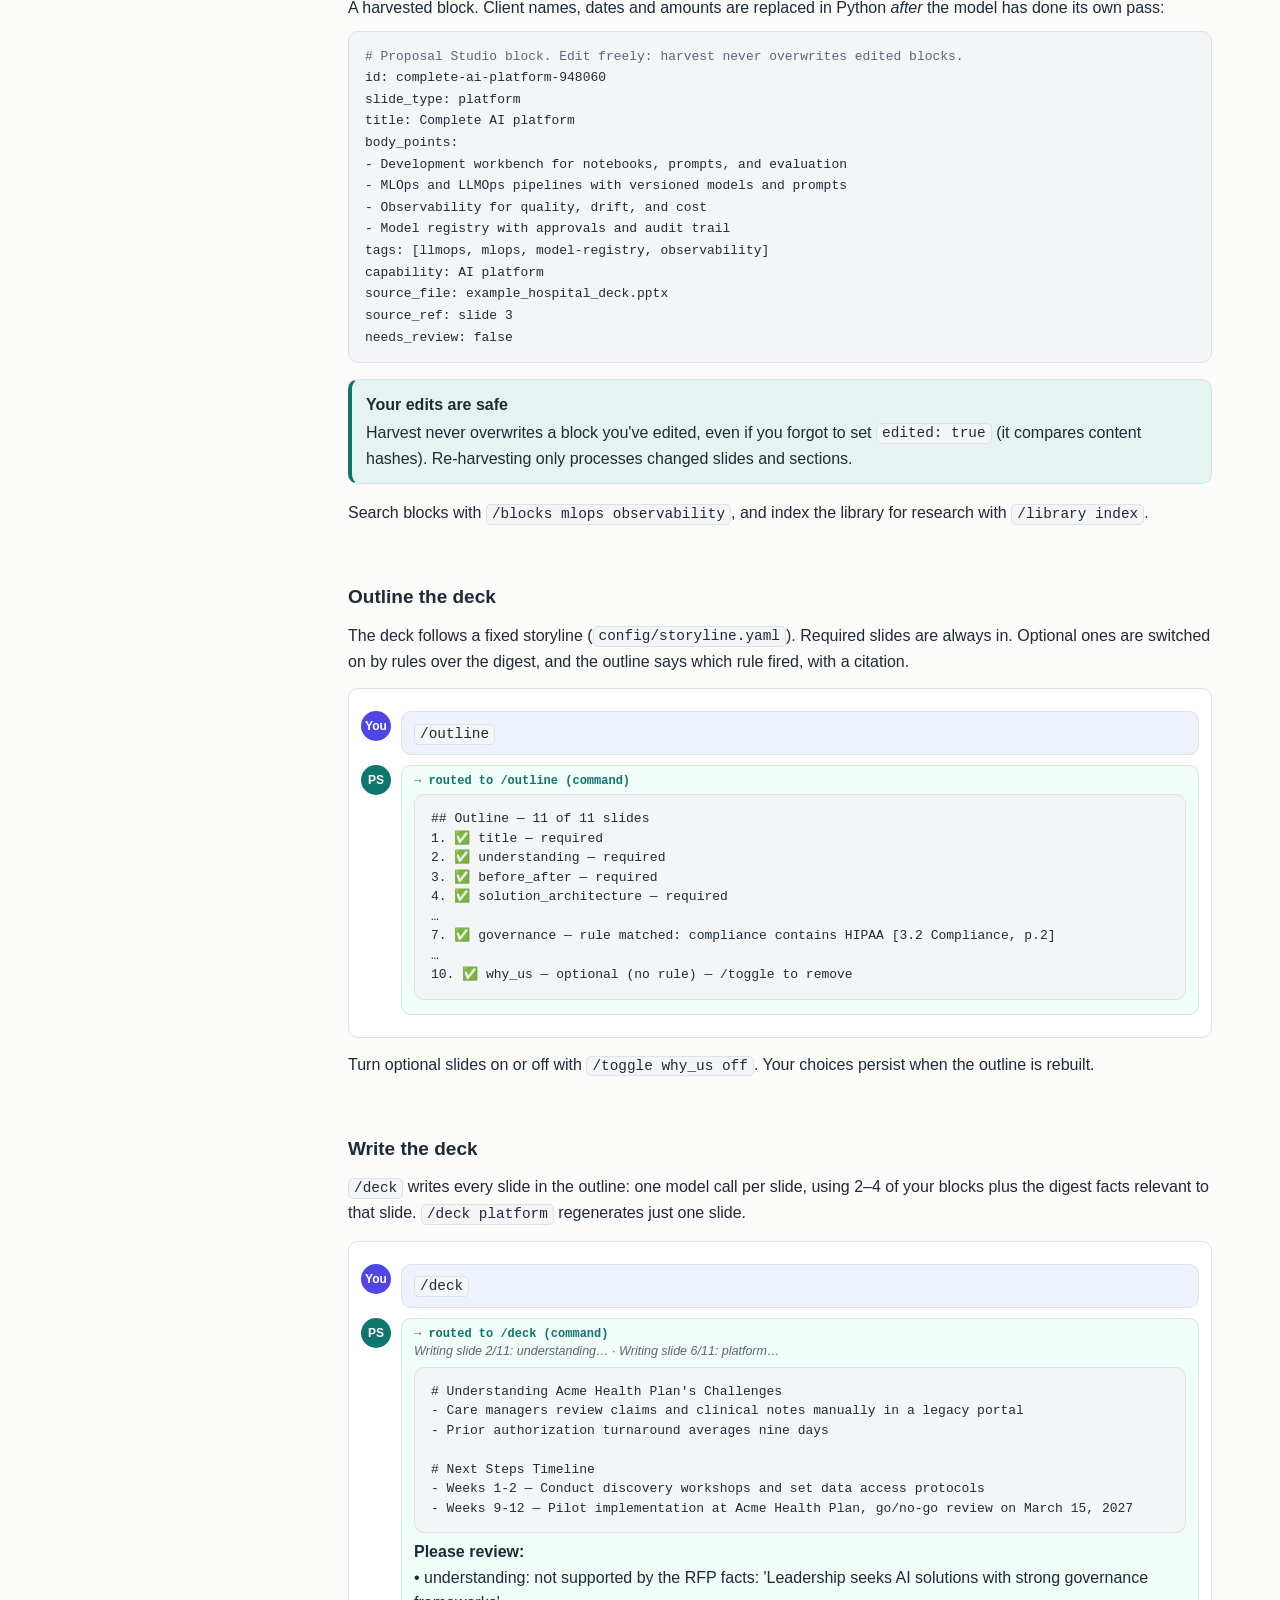
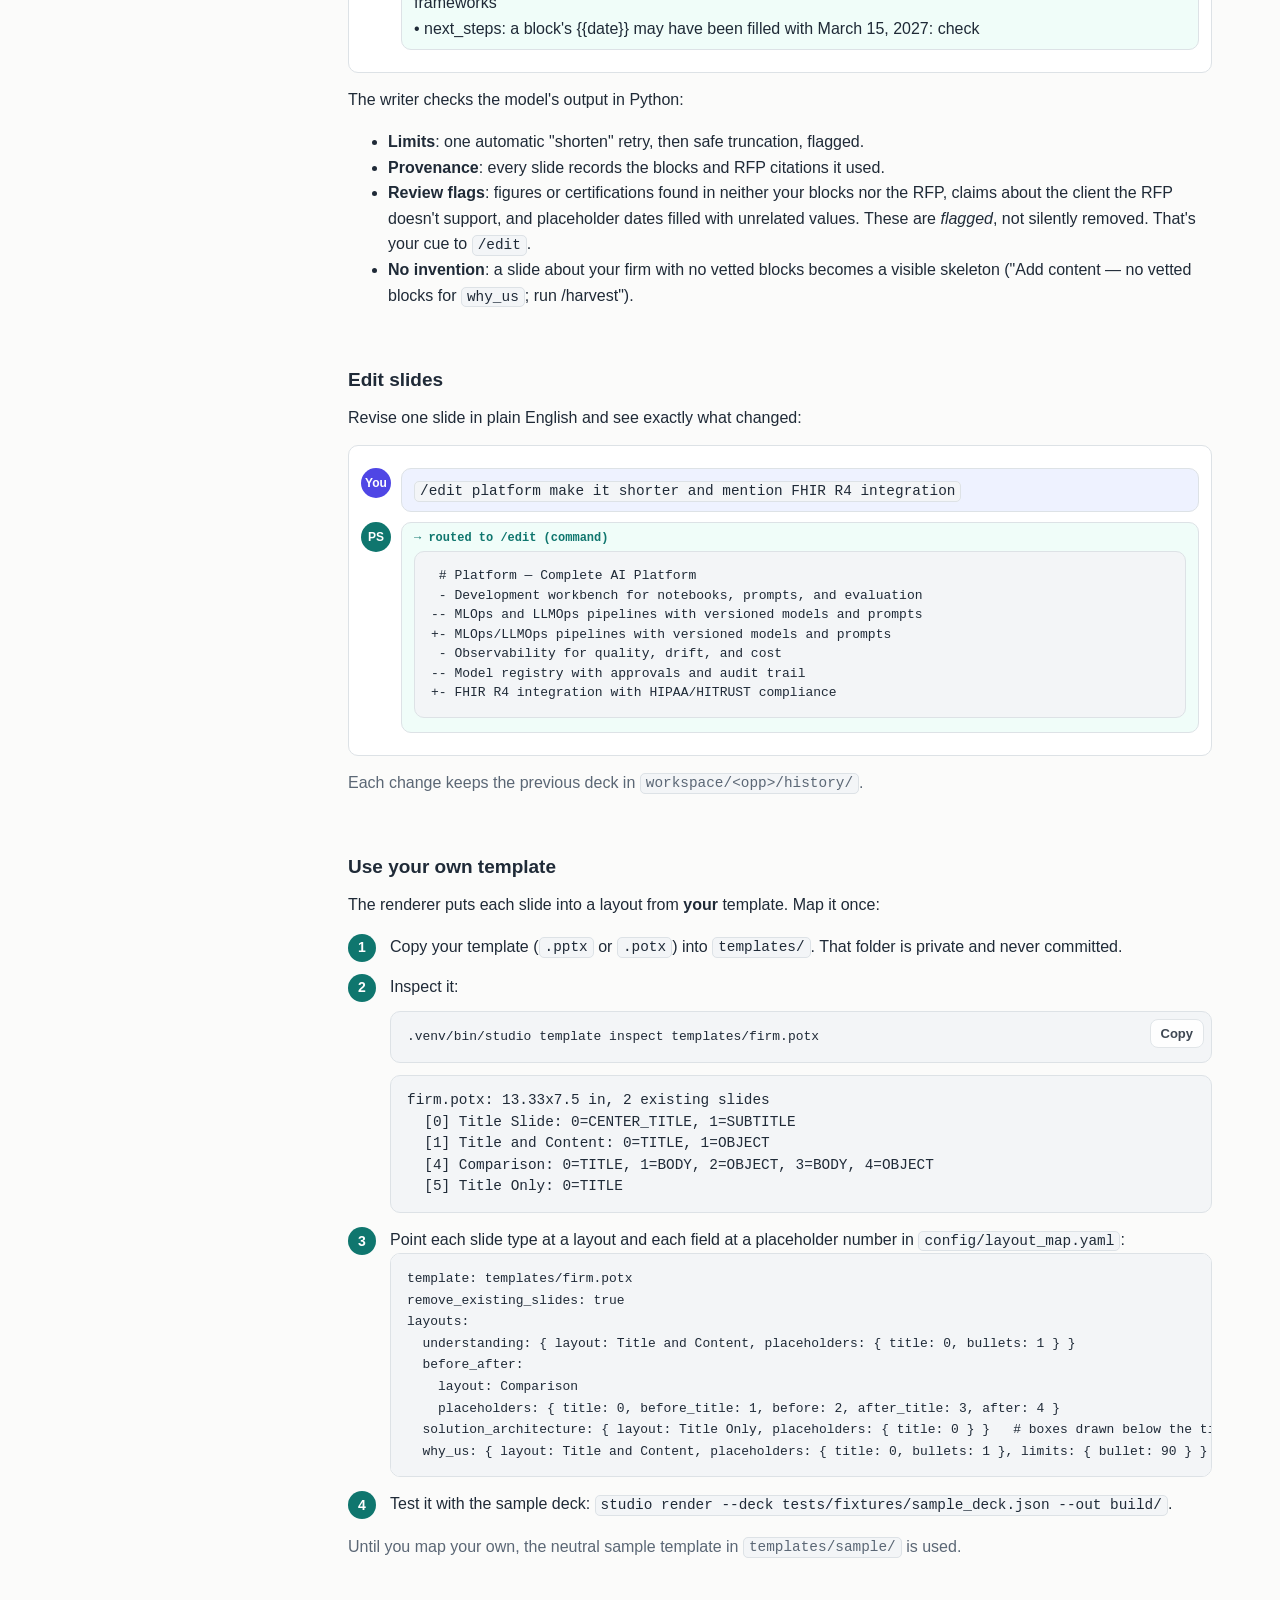
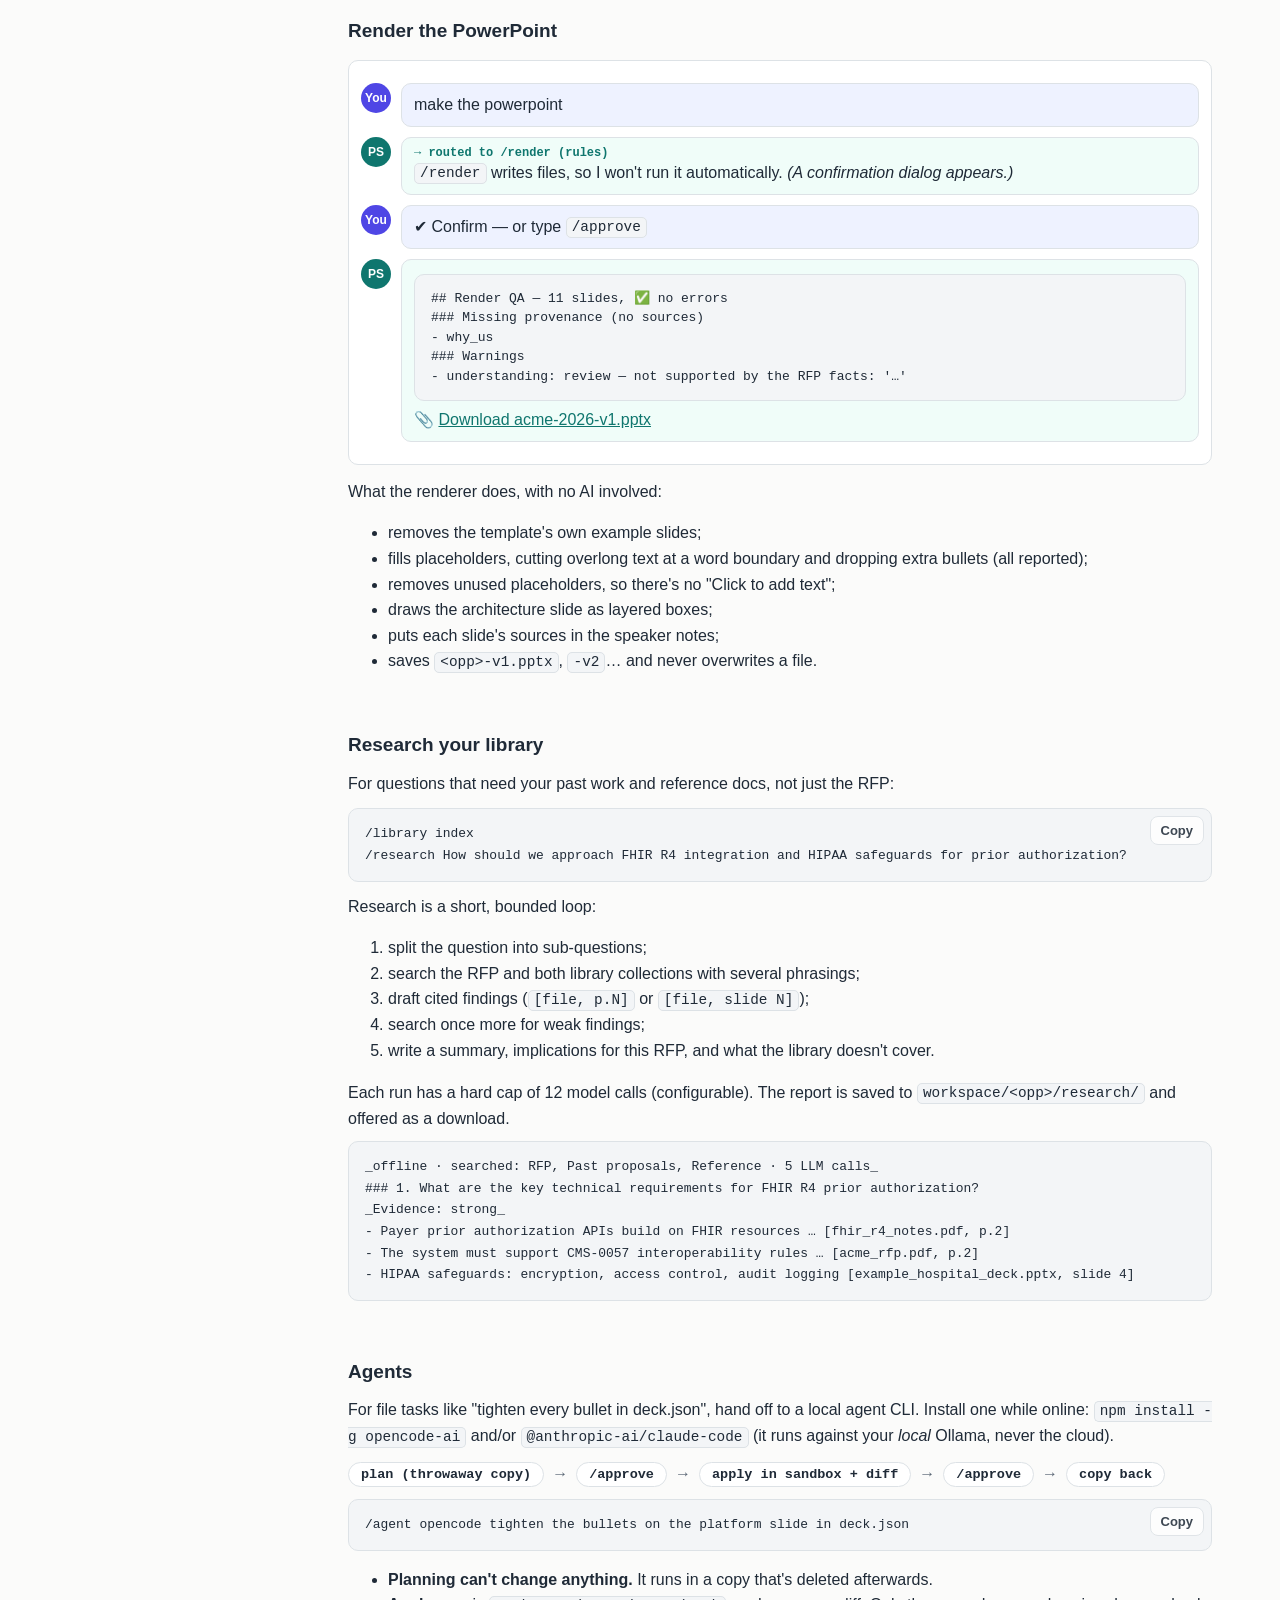
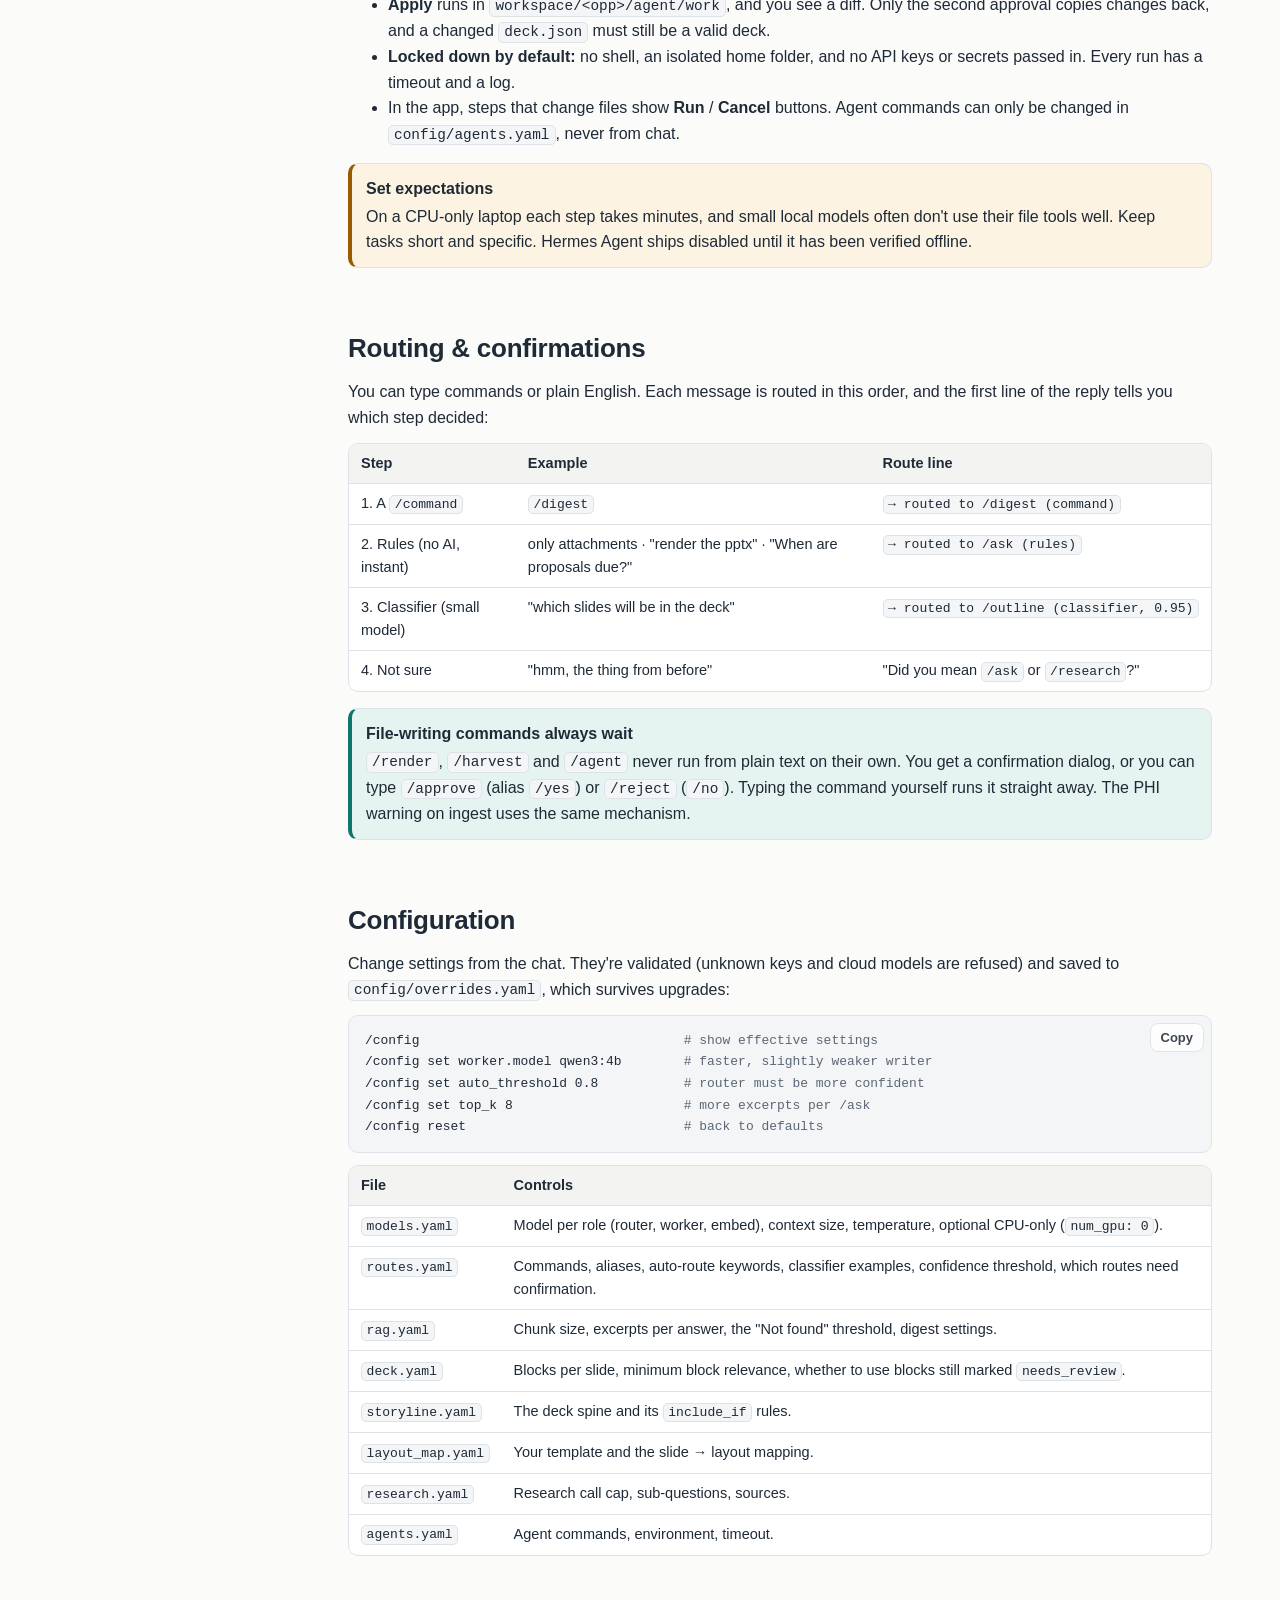
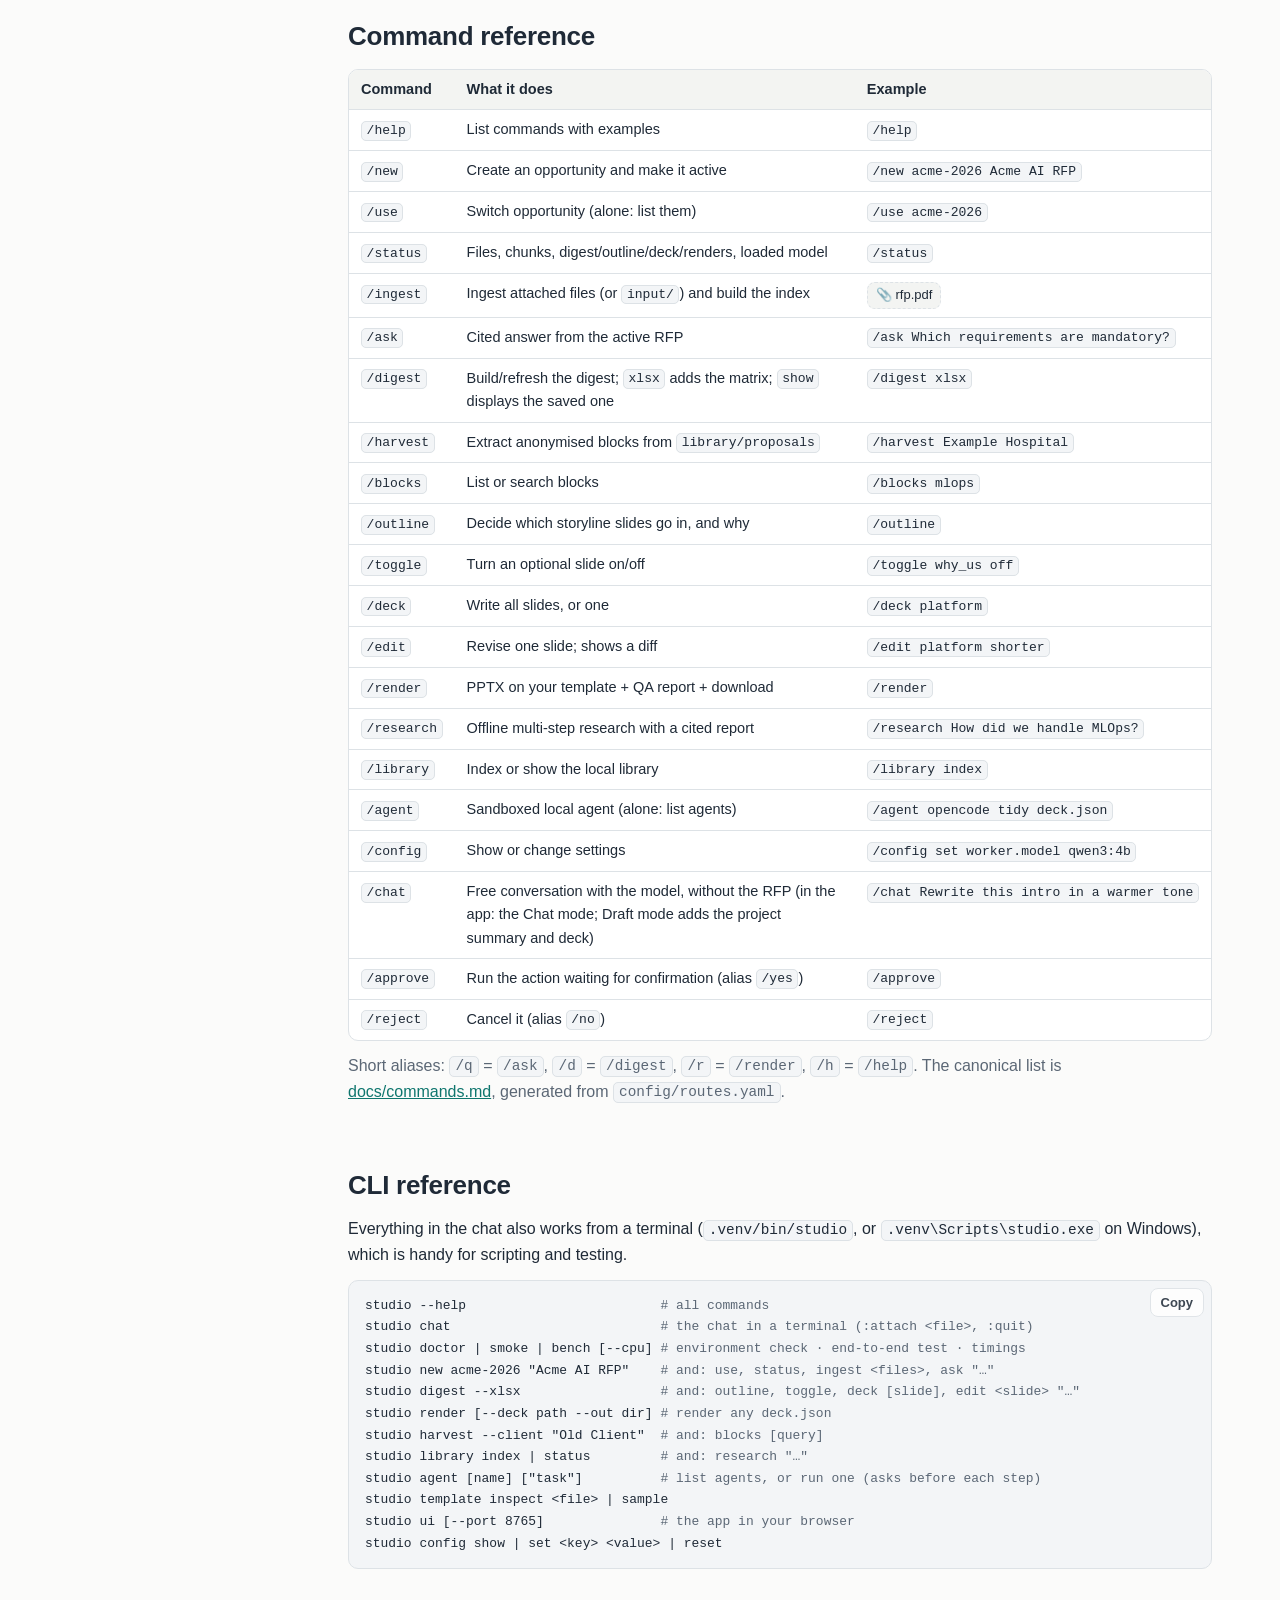
==== commit c9e5e2ae: "docs: phase 14; renumber outputs/templates/customize to 15, workbench 16, research 17, router 18 Co-" ====
--- a/vibes/tutorial.html
+++ b/vibes/tutorial.html
@@ -803,6 +803,7 @@
       <tr><td><code>/library</code></td><td>Index or show the local library</td><td><code>/library index</code></td></tr>
       <tr><td><code>/agent</code></td><td>Sandboxed local agent (alone: list agents)</td><td><code>/agent opencode tidy deck.json</code></td></tr>
       <tr><td><code>/config</code></td><td>Show or change settings</td><td><code>/config set worker.model qwen3:4b</code></td></tr>
+      <tr><td><code>/chat</code></td><td>Free conversation with the model, without the RFP (in the app: the Chat mode; Draft mode adds the project summary and deck)</td><td><code>/chat Rewrite this intro in a warmer tone</code></td></tr>
       <tr><td><code>/approve</code></td><td>Run the action waiting for confirmation (alias <code>/yes</code>)</td><td><code>/approve</code></td></tr>
       <tr><td><code>/reject</code></td><td>Cancel it (alias <code>/no</code>)</td><td><code>/reject</code></td></tr>
     </tbody>
